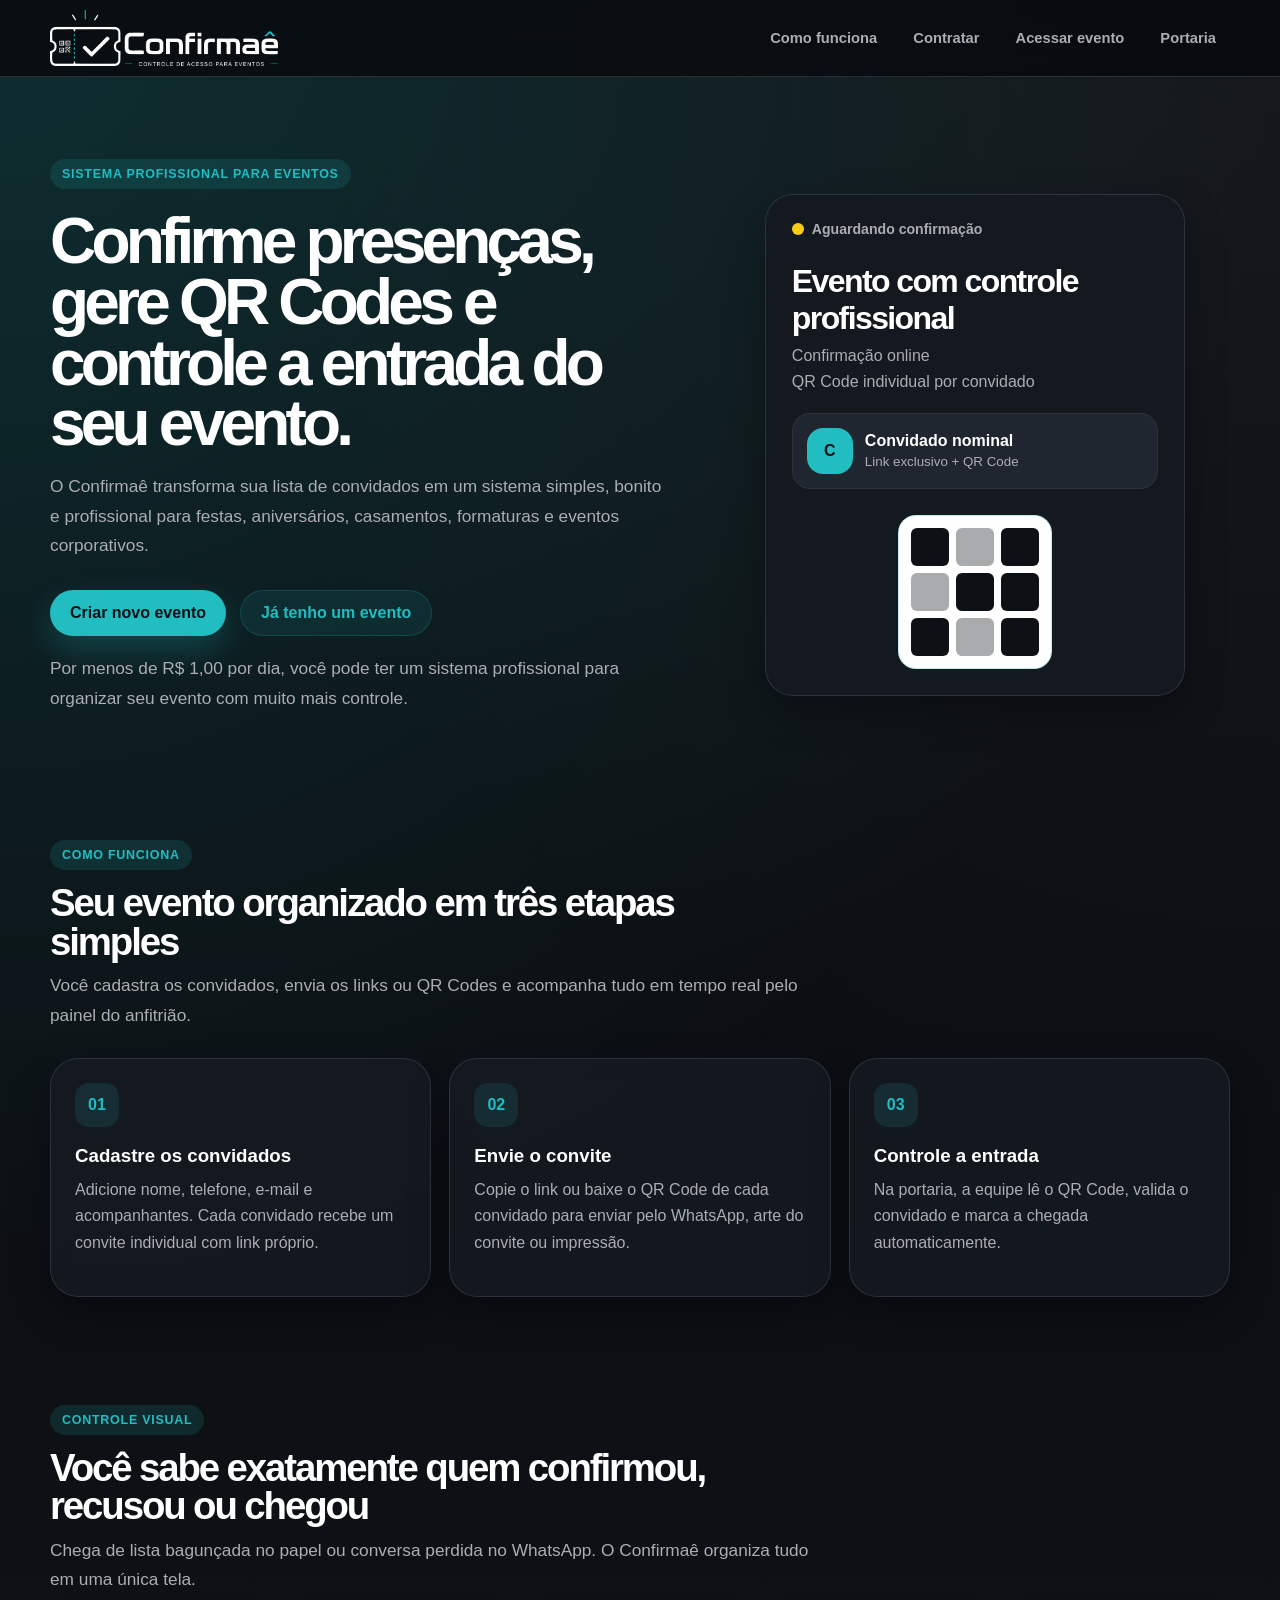
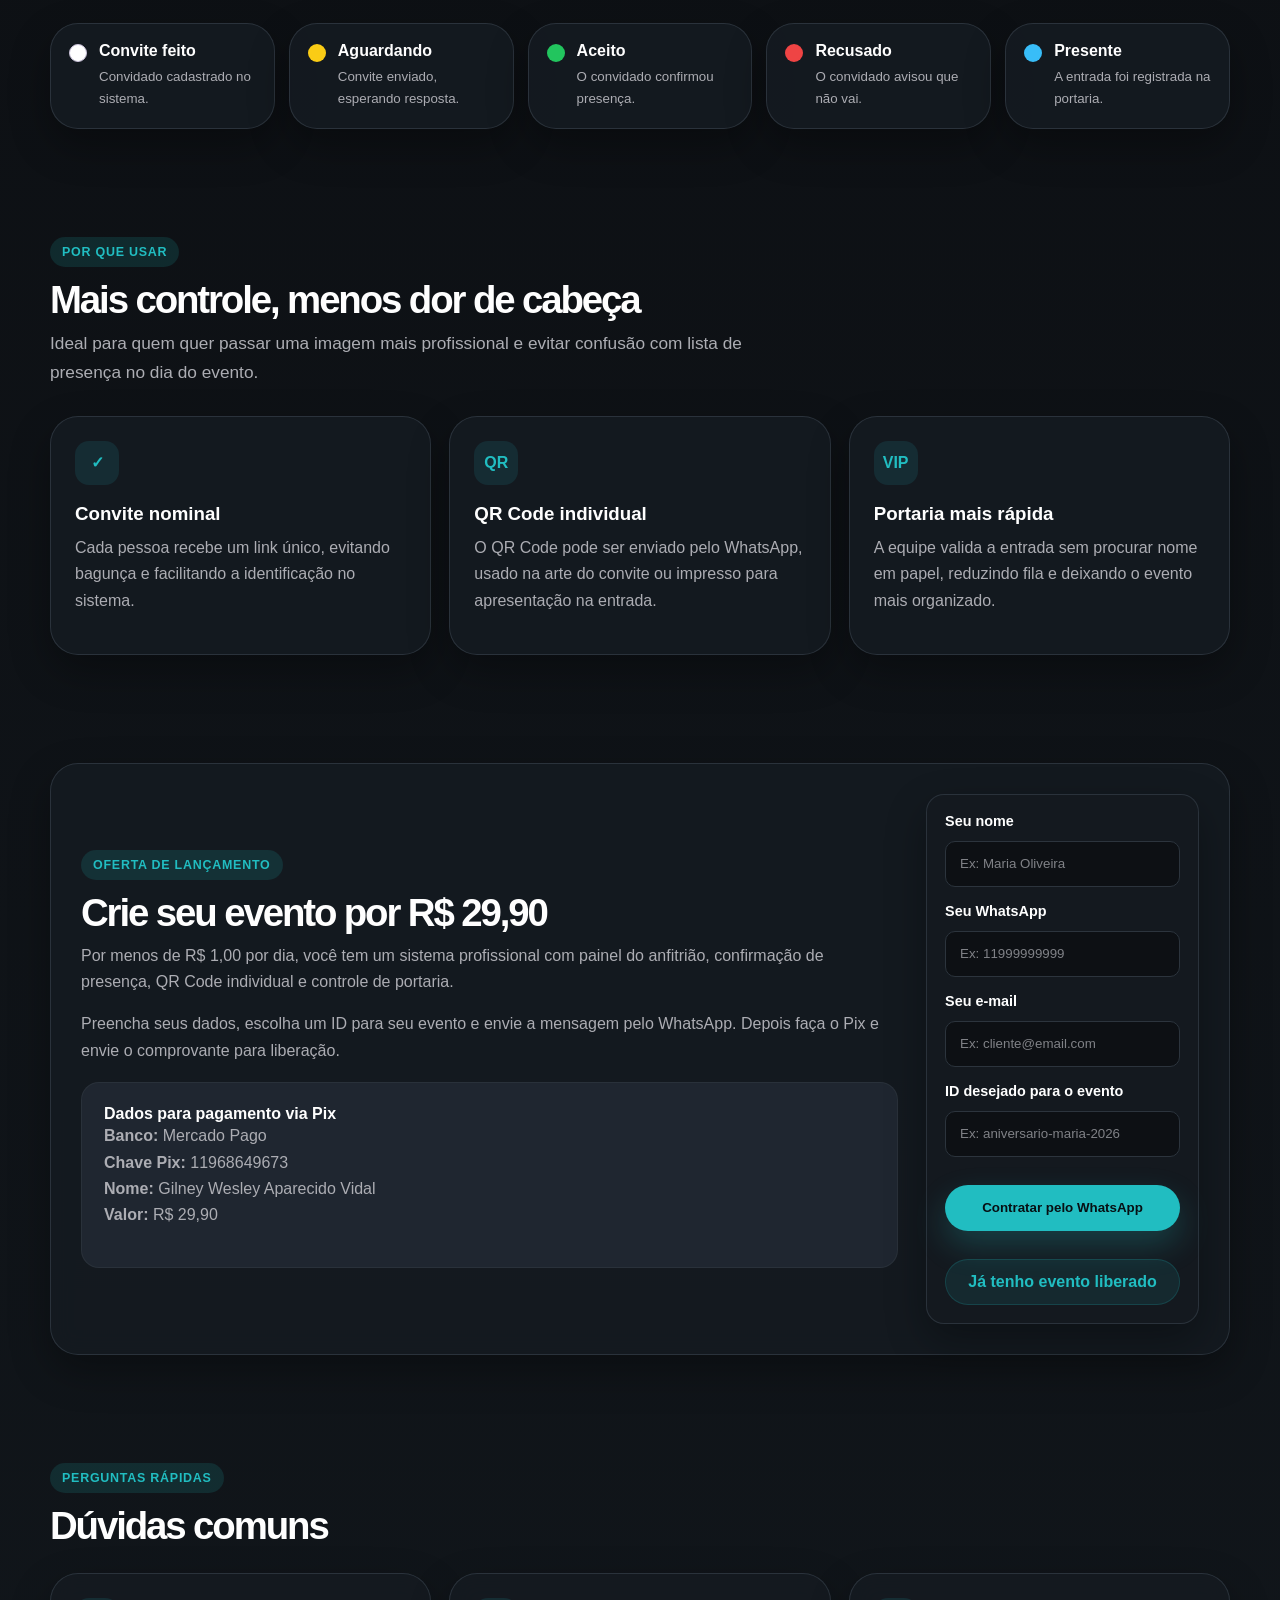
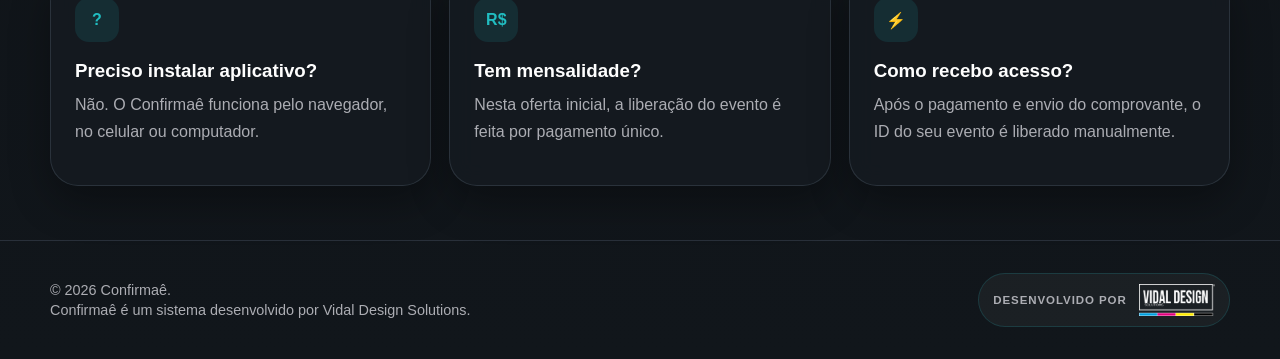
==== index.html @ 2bb24b0e "Update index.html" ====
<!DOCTYPE html>
<html lang="pt-BR">
<head>
  <link rel="manifest" href="manifest.webmanifest" />
<meta name="theme-color" content="#0D1014" />
<meta name="mobile-web-app-capable" content="yes" />
<meta name="apple-mobile-web-app-capable" content="yes" />
<meta name="apple-mobile-web-app-title" content="Confirmaê" />
  <meta charset="UTF-8" />
  <meta name="viewport" content="width=device-width, initial-scale=1.0" />

  <title>Confirmaê | Confirmação de Presença com QR Code</title>

  <meta
    name="description"
    content="Confirmaê é um sistema web para confirmação de presença em festas, casamentos, aniversários e eventos com convite digital, QR Code e controle de portaria."
  />

  <link rel="icon" type="image/png" href="assets/img/confirmae-icon.png" />
<link rel="apple-touch-icon" href="assets/img/confirmae-icon.png" />
<link rel="stylesheet" href="assets/css/style.css?v=footer-1" />
</head>

<body class="page-home">
  <header class="site-header">
    <div class="container header-content">
      <a href="index.html" class="brand" aria-label="Página inicial do Confirmaê">
        <span class="brand-icon">✓</span>
        <span class="brand-text">Confirmaê</span>
      </a>

      <nav class="main-nav" aria-label="Menu principal">
        <a href="#como-funciona">Como funciona</a>
        <a href="#contratar">Contratar</a>
        <a href="admin.html">Acessar evento</a>
        <a href="portaria.html">Portaria</a>
      </nav>
    </div>
  </header>

  <main>
    <section class="hero-section">
      <div class="container hero-grid">
        <div class="hero-content">
          <span class="eyebrow">Sistema profissional para eventos</span>

          <h1>
            Confirme presenças, gere QR Codes e controle a entrada do seu evento.
          </h1>

          <p>
            O Confirmaê transforma sua lista de convidados em um sistema simples,
            bonito e profissional para festas, aniversários, casamentos, formaturas
            e eventos corporativos.
          </p>

          <div class="hero-actions">
            <a href="#contratar" class="btn btn-primary">Criar novo evento</a>
            <a href="admin.html" class="btn btn-secondary">Já tenho um evento</a>
          </div>

          <p class="hero-note">
            Por menos de R$ 1,00 por dia, você pode ter um sistema profissional
            para organizar seu evento com muito mais controle.
          </p>
        </div>

        <aside class="hero-card" aria-label="Resumo do evento exemplo">
          <div class="event-preview-card">
            <div class="event-preview-top">
              <span class="status-dot status-dot-waiting"></span>
              <span>Aguardando confirmação</span>
            </div>

            <h2>Evento com controle profissional</h2>

            <p class="event-date">Confirmação online</p>
            <p class="event-place">QR Code individual por convidado</p>

            <div class="guest-preview">
              <span class="guest-avatar">C</span>
              <div>
                <strong>Convidado nominal</strong>
                <small>Link exclusivo + QR Code</small>
              </div>
            </div>

            <div class="fake-qr" aria-label="Representação visual de QR Code">
              <span></span>
              <span></span>
              <span></span>
              <span></span>
              <span></span>
              <span></span>
              <span></span>
              <span></span>
              <span></span>
            </div>
          </div>
        </aside>
      </div>
    </section>

    <section class="features-section" id="como-funciona">
      <div class="container">
        <div class="section-heading">
          <span class="eyebrow">Como funciona</span>
          <h2>Seu evento organizado em três etapas simples</h2>
          <p>
            Você cadastra os convidados, envia os links ou QR Codes e acompanha
            tudo em tempo real pelo painel do anfitrião.
          </p>
        </div>

        <div class="features-grid">
          <article class="feature-card">
            <div class="feature-icon">01</div>
            <h3>Cadastre os convidados</h3>
            <p>
              Adicione nome, telefone, e-mail e acompanhantes. Cada convidado recebe
              um convite individual com link próprio.
            </p>
          </article>

          <article class="feature-card">
            <div class="feature-icon">02</div>
            <h3>Envie o convite</h3>
            <p>
              Copie o link ou baixe o QR Code de cada convidado para enviar pelo
              WhatsApp, arte do convite ou impressão.
            </p>
          </article>

          <article class="feature-card">
            <div class="feature-icon">03</div>
            <h3>Controle a entrada</h3>
            <p>
              Na portaria, a equipe lê o QR Code, valida o convidado e marca a
              chegada automaticamente.
            </p>
          </article>
        </div>
      </div>
    </section>

    <section class="status-section">
      <div class="container">
        <div class="section-heading">
          <span class="eyebrow">Controle visual</span>
          <h2>Você sabe exatamente quem confirmou, recusou ou chegou</h2>
          <p>
            Chega de lista bagunçada no papel ou conversa perdida no WhatsApp.
            O Confirmaê organiza tudo em uma única tela.
          </p>
        </div>

        <div class="status-grid">
          <article class="status-card status-created">
            <span></span>
            <div>
              <strong>Convite feito</strong>
              <small>Convidado cadastrado no sistema.</small>
            </div>
          </article>

          <article class="status-card status-waiting">
            <span></span>
            <div>
              <strong>Aguardando</strong>
              <small>Convite enviado, esperando resposta.</small>
            </div>
          </article>

          <article class="status-card status-accepted">
            <span></span>
            <div>
              <strong>Aceito</strong>
              <small>O convidado confirmou presença.</small>
            </div>
          </article>

          <article class="status-card status-declined">
            <span></span>
            <div>
              <strong>Recusado</strong>
              <small>O convidado avisou que não vai.</small>
            </div>
          </article>

          <article class="status-card status-present">
            <span></span>
            <div>
              <strong>Presente</strong>
              <small>A entrada foi registrada na portaria.</small>
            </div>
          </article>
        </div>
      </div>
    </section>

    <section class="features-section">
      <div class="container">
        <div class="section-heading">
          <span class="eyebrow">Por que usar</span>
          <h2>Mais controle, menos dor de cabeça</h2>
          <p>
            Ideal para quem quer passar uma imagem mais profissional e evitar
            confusão com lista de presença no dia do evento.
          </p>
        </div>

        <div class="features-grid">
          <article class="feature-card">
            <div class="feature-icon">✓</div>
            <h3>Convite nominal</h3>
            <p>
              Cada pessoa recebe um link único, evitando bagunça e facilitando
              a identificação no sistema.
            </p>
          </article>

          <article class="feature-card">
            <div class="feature-icon">QR</div>
            <h3>QR Code individual</h3>
            <p>
              O QR Code pode ser enviado pelo WhatsApp, usado na arte do convite
              ou impresso para apresentação na entrada.
            </p>
          </article>

          <article class="feature-card">
            <div class="feature-icon">VIP</div>
            <h3>Portaria mais rápida</h3>
            <p>
              A equipe valida a entrada sem procurar nome em papel, reduzindo fila
              e deixando o evento mais organizado.
            </p>
          </article>
        </div>
      </div>
    </section>

    <section class="next-step-section" id="contratar">
      <div class="container next-step-card">
        <div>
          <span class="eyebrow">Oferta de lançamento</span>
          <h2>Crie seu evento por R$ 29,90</h2>
          <p>
            Por menos de R$ 1,00 por dia, você tem um sistema profissional com
            painel do anfitrião, confirmação de presença, QR Code individual e
            controle de portaria.
          </p>

          <p>
            Preencha seus dados, escolha um ID para seu evento e envie a mensagem
            pelo WhatsApp. Depois faça o Pix e envie o comprovante para liberação.
          </p>

          <div class="admin-help-box">
            <strong>Dados para pagamento via Pix</strong>
            <p>
              <strong>Banco:</strong> <span id="homePixBank">Mercado Pago</span><br />
              <strong>Chave Pix:</strong> <span id="homePixKey">11968649673</span><br />
              <strong>Nome:</strong> <span id="homePixHolder">Gilney Wesley Aparecido Vidal</span><br />
              <strong>Valor:</strong> <span id="homePixValue">R$ 29,90</span>
            </p>
          </div>
        </div>

        <div class="event-selector-card">
          <form class="guest-form" id="leadForm">
            <div class="form-group">
              <label for="leadNameInput">Seu nome</label>
              <input
                type="text"
                id="leadNameInput"
                placeholder="Ex: Maria Oliveira"
                required
              />
            </div>

            <div class="form-group">
              <label for="leadWhatsappInput">Seu WhatsApp</label>
              <input
                type="text"
                id="leadWhatsappInput"
                placeholder="Ex: 11999999999"
                required
              />
            </div>

            <div class="form-group">
              <label for="leadEmailInput">Seu e-mail</label>
              <input
                type="email"
                id="leadEmailInput"
                placeholder="Ex: cliente@email.com"
                required
              />
            </div>

            <div class="form-group">
              <label for="leadEventIdInput">ID desejado para o evento</label>
              <input
                type="text"
                id="leadEventIdInput"
                placeholder="Ex: aniversario-maria-2026"
                required
              />
            </div>

            <button type="submit" class="btn btn-primary">
              Contratar pelo WhatsApp
            </button>

            <a href="admin.html" class="btn btn-secondary">
              Já tenho evento liberado
            </a>
          </form>
        </div>
      </div>
    </section>

    <section class="features-section">
      <div class="container">
        <div class="section-heading">
          <span class="eyebrow">Perguntas rápidas</span>
          <h2>Dúvidas comuns</h2>
        </div>

        <div class="features-grid">
          <article class="feature-card">
            <div class="feature-icon">?</div>
            <h3>Preciso instalar aplicativo?</h3>
            <p>
              Não. O Confirmaê funciona pelo navegador, no celular ou computador.
            </p>
          </article>

          <article class="feature-card">
            <div class="feature-icon">R$</div>
            <h3>Tem mensalidade?</h3>
            <p>
              Nesta oferta inicial, a liberação do evento é feita por pagamento único.
            </p>
          </article>

          <article class="feature-card">
            <div class="feature-icon">⚡</div>
            <h3>Como recebo acesso?</h3>
            <p>
              Após o pagamento e envio do comprovante, o ID do seu evento é liberado
              manualmente.
            </p>
          </article>
        </div>
      </div>
    </section>
  </main>

  <footer class="site-footer">
  <div class="container footer-content footer-content-branded">
    <div class="footer-brand-note">
      <p>© 2026 Confirmaê.</p>
      <p>Confirmaê é um sistema desenvolvido por Vidal Design Solutions.</p>
    </div>

    <a
      href="http://www.vidaldesignsolutions.com.br"
      class="developer-badge"
      target="_blank"
      rel="noopener"
      aria-label="Acessar site da Vidal Design Solutions"
    >
      <span>Desenvolvido por</span>
      <img
        src="assets/img/vidal-design-logo.png"
        alt="Vidal Design Solutions"
      />
    </a>
  </div>
</footer>

  <script src="assets/js/theme.js"></script>

  <script>
    const business = window.CONFIRMAE_THEME.business;
    const leadForm = document.getElementById("leadForm");

    document.getElementById("homePixBank").textContent = business.pixBank;
    document.getElementById("homePixKey").textContent = business.pixKey;
    document.getElementById("homePixHolder").textContent = business.pixHolder;
    document.getElementById("homePixValue").textContent = business.unlockPrice;

    function normalizeEventId(value) {
      return String(value || "")
        .normalize("NFD")
        .replace(/[\u0300-\u036f]/g, "")
        .toLowerCase()
        .replace(/[^a-z0-9]+/g, "-")
        .replace(/(^-|-$)/g, "");
    }

    leadForm.addEventListener("submit", function (event) {
      event.preventDefault();

      const leadName = document.getElementById("leadNameInput").value.trim();
      const leadWhatsapp = document.getElementById("leadWhatsappInput").value.trim();
      const leadEmail = document.getElementById("leadEmailInput").value.trim();
      const desiredEventId = normalizeEventId(document.getElementById("leadEventIdInput").value);

      if (!leadName || !leadWhatsapp || !leadEmail || !desiredEventId) {
        alert("Preencha nome, WhatsApp, e-mail e ID desejado para continuar.");
        return;
      }

      const message = [
        "Olá! Quero contratar o Confirmaê para meu evento.",
        "",
        "Nome: " + leadName,
        "WhatsApp: " + leadWhatsapp,
        "E-mail: " + leadEmail,
        "ID desejado: " + desiredEventId,
        "",
        "Vi a oferta de " + business.unlockPrice + " e quero enviar o comprovante para liberar meu evento."
      ].join("\n");

      const whatsappUrl =
        "https://wa.me/" +
        business.whatsappNumberInternational +
        "?text=" +
        encodeURIComponent(message);

      window.open(whatsappUrl, "_blank");
    });
  </script>
</body>
</html>
---- assets/css/style.css ----
:root {
  --color-primary: #6c3df4;
  --color-primary-dark: #4d25c9;
  --color-secondary: #18b38b;
  --color-danger: #ef4444;
  --color-warning: #facc15;
  --color-success: #22c55e;
  --color-info: #3b82f6;

  --color-bg: #f7f4ff;
  --color-surface: #ffffff;
  --color-surface-soft: #f2edff;
  --color-text: #221b35;
  --color-muted: #6f6680;
  --color-border: #ded6f2;

  --shadow-soft: 0 20px 50px rgba(67, 42, 128, 0.14);
  --shadow-card: 0 12px 30px rgba(67, 42, 128, 0.12);

  --radius-sm: 10px;
  --radius-md: 18px;
  --radius-lg: 28px;

  --container: 1180px;
  --font-main: Arial, Helvetica, sans-serif;
}

* {
  box-sizing: border-box;
}

html {
  scroll-behavior: smooth;
}

body {
  margin: 0;
  font-family: var(--font-main);
  background:
    radial-gradient(circle at top left, rgba(108, 61, 244, 0.16), transparent 34%),
    linear-gradient(180deg, #ffffff 0%, var(--color-bg) 55%, #ffffff 100%);
  color: var(--color-text);
}

a {
  color: inherit;
  text-decoration: none;
}

button,
input {
  font-family: inherit;
}

button {
  cursor: pointer;
}

.container {
  width: min(100% - 32px, var(--container));
  margin: 0 auto;
}

.site-header {
  position: sticky;
  top: 0;
  z-index: 20;
  background: rgba(255, 255, 255, 0.86);
  backdrop-filter: blur(16px);
  border-bottom: 1px solid rgba(222, 214, 242, 0.8);
}

.header-content {
  min-height: 76px;
  display: flex;
  align-items: center;
  justify-content: space-between;
  gap: 24px;
}

.brand {
  display: inline-flex;
  align-items: center;
  gap: 10px;
  font-weight: 900;
  font-size: 1.25rem;
}

.brand-icon {
  width: 36px;
  height: 36px;
  border-radius: 12px;
  display: grid;
  place-items: center;
  background: var(--color-primary);
  color: #ffffff;
  box-shadow: 0 10px 20px rgba(108, 61, 244, 0.28);
}

.brand-text {
  letter-spacing: -0.04em;
}

.main-nav {
  display: flex;
  align-items: center;
  gap: 8px;
}

.main-nav a {
  padding: 10px 14px;
  border-radius: 999px;
  color: var(--color-muted);
  font-weight: 700;
  font-size: 0.92rem;
}

.main-nav a:hover {
  color: var(--color-primary);
  background: var(--color-surface-soft);
}

.hero-section {
  padding: 82px 0 56px;
}

.hero-grid {
  display: grid;
  grid-template-columns: 1.1fr 0.9fr;
  align-items: center;
  gap: 46px;
}

.eyebrow {
  display: inline-flex;
  align-items: center;
  width: fit-content;
  padding: 8px 12px;
  border-radius: 999px;
  background: rgba(108, 61, 244, 0.1);
  color: var(--color-primary-dark);
  font-weight: 800;
  font-size: 0.78rem;
  text-transform: uppercase;
  letter-spacing: 0.06em;
}

h1,
h2,
h3,
p {
  margin-top: 0;
}

.hero-content h1,
.dashboard-header h1,
.gate-header h1 {
  margin: 22px 0 18px;
  font-size: clamp(2.4rem, 5vw, 5rem);
  line-height: 0.95;
  letter-spacing: -0.075em;
}

.hero-content p,
.section-heading p,
.dashboard-header p,
.gate-header p {
  color: var(--color-muted);
  font-size: 1.08rem;
  line-height: 1.7;
}

.hero-actions {
  margin-top: 30px;
  display: flex;
  flex-wrap: wrap;
  gap: 14px;
}

.btn {
  border: 0;
  min-height: 46px;
  padding: 0 20px;
  border-radius: 999px;
  display: inline-flex;
  align-items: center;
  justify-content: center;
  font-weight: 900;
  transition: transform 0.2s ease, box-shadow 0.2s ease, opacity 0.2s ease;
}

.btn:hover {
  transform: translateY(-2px);
}

.btn:disabled {
  cursor: not-allowed;
  opacity: 0.6;
  transform: none;
}

.btn-primary {
  background: var(--color-primary);
  color: #ffffff;
  box-shadow: 0 12px 28px rgba(108, 61, 244, 0.28);
}

.btn-secondary {
  background: var(--color-surface-soft);
  color: var(--color-primary-dark);
}

.btn-danger {
  background: rgba(239, 68, 68, 0.12);
  color: #b91c1c;
}

.btn-small {
  min-height: 34px;
  padding: 0 12px;
  font-size: 0.78rem;
}

.hero-note,
.small-note {
  margin-top: 18px;
  color: var(--color-muted);
  font-size: 0.9rem;
}

.hero-card {
  display: flex;
  justify-content: center;
}

.event-preview-card,
.invitation-card,
.side-panel,
.panel-card,
.next-step-card,
.status-card,
.feature-card,
.stat-card {
  background: rgba(255, 255, 255, 0.9);
  border: 1px solid rgba(222, 214, 242, 0.9);
  border-radius: var(--radius-lg);
  box-shadow: var(--shadow-card);
}

.event-preview-card {
  width: min(100%, 420px);
  padding: 26px;
  transform: rotate(1.4deg);
}

.event-preview-top,
.current-status-box {
  display: inline-flex;
  align-items: center;
  gap: 8px;
  color: var(--color-muted);
  font-weight: 800;
  font-size: 0.88rem;
}

.status-dot {
  width: 12px;
  height: 12px;
  border-radius: 999px;
  background: var(--color-border);
}

.status-dot-created {
  background: #ffffff;
  border: 1px solid #c8c0d8;
}

.status-dot-waiting {
  background: var(--color-warning);
}

.status-dot-accepted {
  background: var(--color-success);
}

.status-dot-declined {
  background: var(--color-danger);
}

.status-dot-present {
  background: var(--color-info);
}

.status-dot-manual {
  background: linear-gradient(135deg, var(--color-info), var(--color-primary));
}

.event-preview-card h2 {
  margin: 24px 0 10px;
  font-size: 2rem;
  letter-spacing: -0.05em;
}

.event-date,
.event-place {
  color: var(--color-muted);
  margin-bottom: 8px;
}

.guest-preview,
.guest-summary-card {
  margin-top: 22px;
  padding: 14px;
  border-radius: var(--radius-md);
  background: var(--color-surface-soft);
  display: flex;
  align-items: center;
  gap: 12px;
}

.guest-avatar {
  width: 46px;
  height: 46px;
  border-radius: 16px;
  display: grid;
  place-items: center;
  background: var(--color-primary);
  color: #ffffff;
  font-weight: 900;
  flex: 0 0 auto;
}

.guest-preview small,
.guest-summary-card small {
  display: block;
  margin-top: 4px;
  color: var(--color-muted);
}

.fake-qr {
  margin: 26px auto 0;
  width: 154px;
  height: 154px;
  padding: 12px;
  border-radius: 18px;
  background: #ffffff;
  display: grid;
  grid-template-columns: repeat(3, 1fr);
  gap: 7px;
  border: 1px solid var(--color-border);
}

.fake-qr-large {
  width: 190px;
  height: 190px;
}

.fake-qr span {
  border-radius: 6px;
  background: var(--color-text);
}

.fake-qr span:nth-child(2),
.fake-qr span:nth-child(4),
.fake-qr span:nth-child(8) {
  opacity: 0.35;
}

.features-section,
.status-section,
.next-step-section {
  padding: 54px 0;
}

.section-heading {
  max-width: 760px;
  margin-bottom: 28px;
}

.section-heading h2,
.next-step-card h2,
.panel-heading h2 {
  margin: 14px 0 10px;
  font-size: clamp(1.8rem, 3vw, 3rem);
  line-height: 1;
  letter-spacing: -0.055em;
}

.features-grid {
  display: grid;
  grid-template-columns: repeat(3, 1fr);
  gap: 18px;
}

.feature-card {
  padding: 24px;
}

.feature-icon {
  width: 44px;
  height: 44px;
  border-radius: 14px;
  display: grid;
  place-items: center;
  background: var(--color-surface-soft);
  color: var(--color-primary-dark);
  font-weight: 900;
  margin-bottom: 18px;
}

.feature-card h3 {
  margin-bottom: 10px;
}

.feature-card p,
.status-card small,
.next-step-card p,
.panel-card p,
.side-panel p,
.gate-result p {
  color: var(--color-muted);
  line-height: 1.65;
}

.status-grid {
  display: grid;
  grid-template-columns: repeat(5, 1fr);
  gap: 14px;
}

.status-card {
  padding: 18px;
  display: flex;
  gap: 12px;
  align-items: flex-start;
}

.status-card > span {
  width: 18px;
  height: 18px;
  border-radius: 999px;
  flex: 0 0 auto;
  margin-top: 2px;
}

.status-card small {
  display: block;
  margin-top: 6px;
}

.status-created > span {
  background: #ffffff;
  border: 1px solid #c8c0d8;
}

.status-waiting > span {
  background: var(--color-warning);
}

.status-accepted > span {
  background: var(--color-success);
}

.status-declined > span {
  background: var(--color-danger);
}

.status-present > span {
  background: var(--color-info);
}

.next-step-card {
  padding: 30px;
  display: flex;
  align-items: center;
  justify-content: space-between;
  gap: 28px;
}

.site-footer {
  padding: 32px 0;
  border-top: 1px solid rgba(222, 214, 242, 0.8);
}

.footer-content {
  display: flex;
  justify-content: space-between;
  gap: 18px;
  color: var(--color-muted);
  font-size: 0.9rem;
}

.invitation-main,
.dashboard-main,
.gate-main {
  padding: 46px 0 70px;
}

.invitation-wrapper {
  display: grid;
  grid-template-columns: minmax(0, 1fr) 340px;
  gap: 24px;
  align-items: start;
}

.invitation-card {
  overflow: hidden;
}

.invitation-cover {
  padding: 42px;
  color: #ffffff;
  background:
    linear-gradient(135deg, rgba(108, 61, 244, 0.95), rgba(24, 179, 139, 0.86)),
    radial-gradient(circle at top right, rgba(255, 255, 255, 0.34), transparent 30%);
}

.invitation-cover .eyebrow {
  background: rgba(255, 255, 255, 0.18);
  color: #ffffff;
}

.invitation-cover h1 {
  margin: 20px 0 14px;
  font-size: clamp(2.2rem, 5vw, 4.6rem);
  line-height: 0.96;
  letter-spacing: -0.07em;
}

.invitation-cover p {
  max-width: 620px;
  color: rgba(255, 255, 255, 0.9);
  line-height: 1.7;
}

.invitation-body {
  padding: 32px;
  display: grid;
  grid-template-columns: 0.9fr 1.1fr;
  gap: 24px;
}

.event-info-box,
.guest-confirmation-box,
.admin-help-box {
  padding: 22px;
  border-radius: var(--radius-md);
  background: var(--color-surface-soft);
}

.event-type {
  display: inline-block;
  color: var(--color-primary-dark);
  font-weight: 900;
  font-size: 0.78rem;
  text-transform: uppercase;
  letter-spacing: 0.06em;
}

.event-info-box h2 {
  margin: 12px 0 18px;
  font-size: 2rem;
  letter-spacing: -0.05em;
}

.event-details-list {
  padding: 0;
  margin: 0;
  list-style: none;
}

.event-details-list li {
  padding: 10px 0;
  border-top: 1px solid rgba(108, 61, 244, 0.12);
  color: var(--color-muted);
}

.event-details-list strong {
  color: var(--color-text);
}

.confirmation-actions {
  margin-top: 20px;
  display: flex;
  flex-wrap: wrap;
  gap: 12px;
}

.side-panel {
  padding: 24px;
  position: sticky;
  top: 96px;
}

.side-panel h2 {
  margin-bottom: 12px;
  font-size: 1.7rem;
  letter-spacing: -0.04em;
}

.dashboard-header,
.gate-header {
  display: flex;
  justify-content: space-between;
  align-items: end;
  gap: 24px;
  margin-bottom: 24px;
}

.event-selector-card {
  width: min(100%, 360px);
  background: var(--color-surface);
  border: 1px solid var(--color-border);
  border-radius: var(--radius-md);
  padding: 18px;
  box-shadow: var(--shadow-card);
}

label {
  display: block;
  margin-bottom: 8px;
  color: var(--color-text);
  font-weight: 900;
  font-size: 0.9rem;
}

input {
  width: 100%;
  min-height: 46px;
  border: 1px solid var(--color-border);
  border-radius: var(--radius-sm);
  padding: 0 14px;
  color: var(--color-text);
  background: #ffffff;
  outline: none;
}

input:focus {
  border-color: var(--color-primary);
  box-shadow: 0 0 0 4px rgba(108, 61, 244, 0.1);
}

.event-selector-card .btn {
  width: 100%;
  margin-top: 12px;
}

.stats-grid {
  display: grid;
  grid-template-columns: repeat(5, 1fr);
  gap: 14px;
  margin-bottom: 24px;
}

.stat-card {
  padding: 20px;
}

.stat-card span {
  display: block;
  color: var(--color-muted);
  font-weight: 800;
  font-size: 0.86rem;
}

.stat-card strong {
  display: block;
  margin-top: 8px;
  font-size: 2.1rem;
  letter-spacing: -0.05em;
}

.dashboard-grid {
  display: grid;
  grid-template-columns: 360px minmax(0, 1fr);
  gap: 24px;
  align-items: start;
}

.panel-card {
  padding: 24px;
}

.panel-card-large {
  min-width: 0;
}

.panel-heading {
  display: flex;
  align-items: center;
  justify-content: space-between;
  gap: 16px;
  margin-bottom: 18px;
}

.panel-heading h2 {
  font-size: 1.8rem;
}

.guest-form,
.gate-form {
  display: grid;
  gap: 16px;
}

.form-group {
  display: grid;
  gap: 4px;
}

.admin-help-box {
  margin-top: 18px;
  background: rgba(108, 61, 244, 0.08);
}

.table-wrapper {
  width: 100%;
  overflow-x: auto;
}

.guest-table {
  width: 100%;
  border-collapse: collapse;
  min-width: 900px;
}

.guest-table th,
.guest-table td {
  padding: 14px 12px;
  text-align: left;
  border-bottom: 1px solid var(--color-border);
  vertical-align: middle;
}

.guest-table th {
  color: var(--color-muted);
  font-size: 0.82rem;
  text-transform: uppercase;
  letter-spacing: 0.04em;
}

.guest-name-cell strong,
.guest-contact-cell strong {
  display: block;
}

.guest-name-cell small,
.guest-contact-cell small {
  display: block;
  margin-top: 4px;
  color: var(--color-muted);
}

.status-pill {
  display: inline-flex;
  align-items: center;
  gap: 8px;
  border-radius: 999px;
  padding: 8px 10px;
  font-size: 0.8rem;
  font-weight: 900;
  white-space: nowrap;
}

.status-pill-created {
  background: #ffffff;
  border: 1px solid #c8c0d8;
  color: #5d556d;
}

.status-pill-waiting {
  background: rgba(250, 204, 21, 0.16);
  color: #a16207;
}

.status-pill-accepted {
  background: rgba(34, 197, 94, 0.14);
  color: #15803d;
}

.status-pill-declined {
  background: rgba(239, 68, 68, 0.13);
  color: #b91c1c;
}

.status-pill-present {
  background: rgba(59, 130, 246, 0.14);
  color: #1d4ed8;
}

.status-pill-manual {
  background: rgba(108, 61, 244, 0.13);
  color: var(--color-primary-dark);
}

.table-actions,
.invitation-actions {
  display: flex;
  flex-wrap: wrap;
  gap: 8px;
}

.copy-link {
  color: var(--color-primary-dark);
  font-weight: 900;
  font-size: 0.82rem;
  word-break: break-all;
}

.gate-grid {
  display: grid;
  grid-template-columns: minmax(0, 1fr) 420px;
  gap: 24px;
  align-items: start;
}

.scanner-placeholder {
  min-height: 280px;
  border: 2px dashed rgba(108, 61, 244, 0.24);
  border-radius: var(--radius-lg);
  background: var(--color-surface-soft);
  display: grid;
  place-items: center;
  text-align: center;
  padding: 24px;
  margin-bottom: 20px;
}

.scanner-frame {
  width: 168px;
  height: 168px;
  position: relative;
  margin: 0 auto 18px;
}

.scanner-frame span {
  position: absolute;
  width: 46px;
  height: 46px;
  border-color: var(--color-primary);
}

.scanner-frame span:nth-child(1) {
  top: 0;
  left: 0;
  border-top: 5px solid;
  border-left: 5px solid;
  border-radius: 16px 0 0 0;
}

.scanner-frame span:nth-child(2) {
  top: 0;
  right: 0;
  border-top: 5px solid;
  border-right: 5px solid;
  border-radius: 0 16px 0 0;
}

.scanner-frame span:nth-child(3) {
  bottom: 0;
  left: 0;
  border-bottom: 5px solid;
  border-left: 5px solid;
  border-radius: 0 0 0 16px;
}

.scanner-frame span:nth-child(4) {
  bottom: 0;
  right: 0;
  border-bottom: 5px solid;
  border-right: 5px solid;
  border-radius: 0 0 16px 0;
}

.gate-result {
  min-height: 340px;
  display: grid;
  place-items: center;
  text-align: center;
  padding: 28px;
  border-radius: var(--radius-lg);
  background: var(--color-surface-soft);
}

.result-icon {
  width: 78px;
  height: 78px;
  border-radius: 28px;
  display: grid;
  place-items: center;
  background: var(--color-primary);
  color: #ffffff;
  font-size: 2rem;
  font-weight: 900;
}

.gate-result h3 {
  margin: 18px 0 8px;
  font-size: 1.8rem;
  letter-spacing: -0.04em;
}

.result-success .result-icon {
  background: var(--color-success);
}

.result-warning .result-icon {
  background: var(--color-warning);
  color: var(--color-text);
}

.result-danger .result-icon {
  background: var(--color-danger);
}

.result-info .result-icon {
  background: var(--color-info);
}

.modal-overlay {
  position: fixed;
  inset: 0;
  z-index: 100;
  padding: 24px;
  background: rgba(34, 27, 53, 0.58);
  display: none;
  align-items: center;
  justify-content: center;
}

.modal-overlay.is-open {
  display: flex;
}

.modal-card {
  width: min(100%, 520px);
  max-height: calc(100vh - 48px);
  overflow-y: auto;
  background: var(--color-surface);
  border-radius: var(--radius-lg);
  border: 1px solid var(--color-border);
  box-shadow: 0 30px 90px rgba(34, 27, 53, 0.28);
  padding: 24px;
}

.modal-header {
  display: flex;
  justify-content: space-between;
  align-items: flex-start;
  gap: 18px;
  margin-bottom: 20px;
}

.modal-header h2 {
  margin: 12px 0 0;
  font-size: 2rem;
  letter-spacing: -0.05em;
}

.modal-close {
  width: 42px;
  height: 42px;
  border: 0;
  border-radius: 999px;
  background: var(--color-surface-soft);
  color: var(--color-primary-dark);
  font-size: 1.7rem;
  font-weight: 900;
  line-height: 1;
}

.qr-modal-body {
  display: grid;
  gap: 18px;
}

.qr-guest-info {
  padding: 14px;
  border-radius: var(--radius-md);
  background: var(--color-surface-soft);
  display: flex;
  align-items: center;
  gap: 12px;
}

.qr-guest-info small {
  display: block;
  margin-top: 4px;
  color: var(--color-muted);
  word-break: break-all;
}

.qr-code-box {
  width: 260px;
  min-height: 260px;
  margin: 0 auto;
  padding: 18px;
  border-radius: 24px;
  background: #ffffff;
  border: 1px solid var(--color-border);
  display: grid;
  place-items: center;
}

.qr-code-box canvas,
.qr-code-box img {
  width: 220px;
  height: 220px;
}

.qr-actions {
  display: flex;
  flex-wrap: wrap;
  gap: 10px;
}

.qr-actions .btn {
  flex: 1;
}

@media (max-width: 980px) {
  .hero-grid,
  .invitation-wrapper,
  .invitation-body,
  .dashboard-grid,
  .gate-grid {
    grid-template-columns: 1fr;
  }

  .features-grid,
  .status-grid,
  .stats-grid {
    grid-template-columns: repeat(2, 1fr);
  }

  .side-panel {
    position: static;
  }

  .dashboard-header,
  .gate-header,
  .next-step-card {
    align-items: flex-start;
    flex-direction: column;
  }

  .event-selector-card {
    width: 100%;
  }
}

@media (max-width: 640px) {
  .header-content {
    min-height: auto;
    padding: 14px 0;
    align-items: flex-start;
    flex-direction: column;
  }

  .main-nav {
    width: 100%;
    overflow-x: auto;
    padding-bottom: 4px;
  }

  .hero-section {
    padding-top: 44px;
  }

  .features-grid,
  .status-grid,
  .stats-grid {
    grid-template-columns: 1fr;
  }

  .invitation-cover,
  .invitation-body,
  .panel-card,
  .next-step-card {
    padding: 22px;
  }

  .footer-content {
    flex-direction: column;
  }

  .btn {
    width: 100%;
  }

  .confirmation-actions,
  .qr-actions {
    flex-direction: column;
  }

  .modal-overlay {
    padding: 14px;
  }

  .modal-card {
    padding: 18px;
  }
}
/* =========================================================
   Confirmaê Brand Refresh - Grafite + Ciano
   ========================================================= */

:root {
  --color-primary: #21BDC1;
  --color-primary-dark: #159CA0;
  --color-secondary: #5E6168;
  --color-danger: #ef4444;
  --color-warning: #facc15;
  --color-success: #22c55e;
  --color-info: #38bdf8;
  --color-bg: #0D1014;
  --color-surface: #151A20;
  --color-surface-soft: #1F2630;
  --color-text: #FEFEFE;
  --color-muted: #ACADB3;
  --color-border: #2C343D;
  --shadow-soft: 0 22px 70px rgba(0, 0, 0, 0.38);
  --shadow-card: 0 16px 40px rgba(0, 0, 0, 0.32);
}

body {
  background:
    radial-gradient(circle at top left, rgba(33, 189, 193, 0.20), transparent 34%),
    radial-gradient(circle at top right, rgba(94, 97, 104, 0.16), transparent 30%),
    linear-gradient(180deg, #090B0E 0%, #0D1014 42%, #11161B 100%);
  color: var(--color-text);
}

.site-header {
  background: rgba(9, 11, 14, 0.88);
  border-bottom: 1px solid rgba(44, 52, 61, 0.9);
  backdrop-filter: blur(18px);
}

.brand {
  gap: 0;
  min-height: 48px;
}

.brand::before {
  content: "";
  display: block;
  width: 190px;
  height: 48px;
  background-image: url("../img/confirmae-logo.png");
  background-repeat: no-repeat;
  background-position: left center;
  background-size: contain;
}

.brand-icon,
.brand-text {
  display: none;
}

.main-nav a {
  color: var(--color-muted);
}

.main-nav a:hover {
  color: var(--color-primary);
  background: rgba(33, 189, 193, 0.10);
}

.eyebrow {
  background: rgba(33, 189, 193, 0.14);
  color: var(--color-primary);
}

.hero-content h1,
.dashboard-header h1,
.gate-header h1,
.section-heading h2,
.next-step-card h2,
.panel-heading h2,
.event-info-box h2,
.side-panel h2,
.gate-result h3 {
  color: var(--color-text);
}

.hero-content p,
.section-heading p,
.dashboard-header p,
.gate-header p,
.feature-card p,
.status-card small,
.next-step-card p,
.panel-card p,
.side-panel p,
.gate-result p,
.hero-note,
.small-note {
  color: var(--color-muted);
}

.event-preview-card,
.invitation-card,
.side-panel,
.panel-card,
.next-step-card,
.status-card,
.feature-card,
.stat-card,
.event-selector-card,
.modal-card {
  background: rgba(21, 26, 32, 0.94);
  border: 1px solid rgba(44, 52, 61, 0.95);
  box-shadow: var(--shadow-card);
}

.event-preview-card,
.panel-card,
.feature-card,
.stat-card,
.next-step-card {
  backdrop-filter: blur(12px);
}

.btn-primary {
  background: var(--color-primary);
  color: #071014;
  box-shadow: 0 14px 32px rgba(33, 189, 193, 0.24);
}

.btn-primary:hover {
  box-shadow: 0 18px 40px rgba(33, 189, 193, 0.34);
}

.btn-secondary {
  background: rgba(33, 189, 193, 0.10);
  color: var(--color-primary);
  border: 1px solid rgba(33, 189, 193, 0.18);
}

.btn-danger {
  background: rgba(239, 68, 68, 0.13);
  color: #fca5a5;
  border: 1px solid rgba(239, 68, 68, 0.18);
}

.guest-preview,
.guest-summary-card,
.event-info-box,
.guest-confirmation-box,
.admin-help-box,
.qr-guest-info,
.gate-result,
.scanner-placeholder {
  background: var(--color-surface-soft);
  border: 1px solid rgba(44, 52, 61, 0.8);
}

.feature-icon,
.modal-close {
  background: rgba(33, 189, 193, 0.12);
  color: var(--color-primary);
}

.guest-avatar,
.result-icon {
  background: var(--color-primary);
  color: #071014;
}

.fake-qr,
.qr-code-box {
  background: #FEFEFE;
  border-color: rgba(33, 189, 193, 0.28);
}

.fake-qr span {
  background: #0D1014;
}

.invitation-cover {
  color: #FEFEFE;
  background:
    radial-gradient(circle at top right, rgba(254, 254, 254, 0.18), transparent 32%),
    linear-gradient(135deg, rgba(13, 16, 20, 0.98), rgba(33, 189, 193, 0.76));
}

.invitation-cover .eyebrow {
  background: rgba(254, 254, 254, 0.14);
  color: #FEFEFE;
}

.invitation-cover p {
  color: rgba(254, 254, 254, 0.88);
}

input {
  background: #0D1014;
  border-color: var(--color-border);
  color: var(--color-text);
}

input::placeholder {
  color: rgba(172, 173, 179, 0.72);
}

input:focus {
  border-color: var(--color-primary);
  box-shadow: 0 0 0 4px rgba(33, 189, 193, 0.12);
}

label {
  color: var(--color-text);
}

.guest-table th,
.guest-table td {
  border-bottom: 1px solid rgba(44, 52, 61, 0.92);
}

.guest-table th {
  color: var(--color-muted);
}

.copy-link {
  color: var(--color-primary);
}

.event-type {
  color: var(--color-primary);
}

.event-details-list li {
  border-top: 1px solid rgba(33, 189, 193, 0.14);
  color: var(--color-muted);
}

.event-details-list strong {
  color: var(--color-text);
}

.status-pill-created {
  background: rgba(254, 254, 254, 0.08);
  border: 1px solid rgba(172, 173, 179, 0.25);
  color: #D5D7DA;
}

.status-pill-waiting {
  background: rgba(250, 204, 21, 0.14);
  color: #fde68a;
}

.status-pill-accepted {
  background: rgba(34, 197, 94, 0.14);
  color: #86efac;
}

.status-pill-declined {
  background: rgba(239, 68, 68, 0.13);
  color: #fca5a5;
}

.status-pill-present {
  background: rgba(56, 189, 248, 0.14);
  color: #7dd3fc;
}

.status-pill-manual {
  background: rgba(33, 189, 193, 0.16);
  color: var(--color-primary);
}

.site-footer {
  border-top: 1px solid rgba(44, 52, 61, 0.9);
}

.footer-content {
  color: var(--color-muted);
}

.modal-overlay {
  background: rgba(0, 0, 0, 0.72);
}

.table-wrapper::-webkit-scrollbar,
.main-nav::-webkit-scrollbar {
  height: 8px;
}

.table-wrapper::-webkit-scrollbar-track,
.main-nav::-webkit-scrollbar-track {
  background: rgba(254, 254, 254, 0.06);
  border-radius: 999px;
}

.table-wrapper::-webkit-scrollbar-thumb,
.main-nav::-webkit-scrollbar-thumb {
  background: rgba(33, 189, 193, 0.45);
  border-radius: 999px;
}

@media (max-width: 640px) {
  .brand::before {
    width: 168px;
    height: 44px;
  }

  .site-header {
    position: sticky;
  }
}
/* =========================================================
   Ajuste do logo horizontal no header + animações suaves
   ========================================================= */

.brand {
  display: inline-flex;
  align-items: center;
  gap: 0;
  min-height: 58px;
}

.brand::before {
  content: "";
  display: block;
  width: 260px;
  height: 56px;
  flex: 0 0 260px;
  background-image: url("../img/confirmae-logo-horizontal.png");
  background-repeat: no-repeat;
  background-position: left center;
  background-size: contain;
}

.brand::after {
  content: "";
  display: none;
}

.brand-icon,
.brand-text {
  display: none !important;
}

.site-header .brand:hover {
  opacity: 0.92;
}

/* Logo maior opcional em áreas amplas */
.hero-logo-mark {
  width: min(360px, 82vw);
  height: auto;
  display: block;
  margin-bottom: 24px;
}

/* Animações suaves */
@keyframes confirmaeFadeUp {
  from {
    opacity: 0;
    transform: translateY(18px);
  }

  to {
    opacity: 1;
    transform: translateY(0);
  }
}

@keyframes confirmaeFadeIn {
  from {
    opacity: 0;
  }

  to {
    opacity: 1;
  }
}

@keyframes confirmaeSoftPulse {
  0% {
    box-shadow: 0 0 0 rgba(33, 189, 193, 0);
  }

  50% {
    box-shadow: 0 0 30px rgba(33, 189, 193, 0.18);
  }

  100% {
    box-shadow: 0 0 0 rgba(33, 189, 193, 0);
  }
}

.hero-content,
.dashboard-header,
.invitation-card,
.side-panel,
.gate-header {
  animation: confirmaeFadeUp 0.72s ease both;
}

.event-preview-card,
.panel-card,
.feature-card,
.stat-card,
.next-step-card,
.event-selector-card,
.status-card,
.modal-card {
  animation: confirmaeFadeUp 0.72s ease both;
}

.feature-card:nth-child(1),
.stat-card:nth-child(1) {
  animation-delay: 0.05s;
}

.feature-card:nth-child(2),
.stat-card:nth-child(2) {
  animation-delay: 0.12s;
}

.feature-card:nth-child(3),
.stat-card:nth-child(3) {
  animation-delay: 0.19s;
}

.feature-card:nth-child(4),
.stat-card:nth-child(4) {
  animation-delay: 0.26s;
}

.btn-primary {
  transition:
    transform 0.22s ease,
    box-shadow 0.22s ease,
    background 0.22s ease;
}

.btn-primary:hover {
  transform: translateY(-2px);
}

.btn-secondary,
.btn-danger,
.feature-card,
.panel-card,
.stat-card,
.event-preview-card,
.next-step-card,
.status-card {
  transition:
    transform 0.22s ease,
    border-color 0.22s ease,
    box-shadow 0.22s ease,
    background 0.22s ease;
}

.feature-card:hover,
.panel-card:hover,
.stat-card:hover,
.event-preview-card:hover,
.next-step-card:hover,
.status-card:hover {
  transform: translateY(-3px);
  border-color: rgba(33, 189, 193, 0.34);
}

.qr-code-box,
.fake-qr {
  animation: confirmaeSoftPulse 3.8s ease-in-out infinite;
}

.modal-card {
  animation: confirmaeFadeUp 0.28s ease both;
}

.site-header {
  animation: confirmaeFadeIn 0.45s ease both;
}

@media (max-width: 900px) {
  .brand::before {
    width: 220px;
    height: 50px;
    flex-basis: 220px;
  }
}

@media (max-width: 640px) {
  .brand {
    min-height: 52px;
  }

  .brand::before {
    width: 170px;
    height: 42px;
    flex-basis: 170px;
  }
}

@media (max-width: 420px) {
  .brand::before {
    width: 145px;
    height: 38px;
    flex-basis: 145px;
  }
}

@media (prefers-reduced-motion: reduce) {
  *,
  *::before,
  *::after {
    animation: none !important;
    transition: none !important;
    scroll-behavior: auto !important;
  }
}
/* =========================================================
   Rodapé com assinatura Vidal Design Solutions
   ========================================================= */

.footer-content-branded {
  display: flex;
  align-items: center;
  justify-content: space-between;
  gap: 22px;
  flex-wrap: wrap;
}

.footer-brand-note {
  display: flex;
  flex-direction: column;
  gap: 4px;
}

.footer-brand-note p {
  margin: 0;
}

.developer-badge {
  display: inline-flex;
  align-items: center;
  gap: 12px;
  padding: 10px 14px;
  min-height: 54px;
  background: rgba(254, 254, 254, 0.045);
  border: 1px solid rgba(33, 189, 193, 0.18);
  border-radius: 999px;
  text-decoration: none;
  color: var(--color-muted);
  transition:
    transform 0.22s ease,
    border-color 0.22s ease,
    background 0.22s ease,
    box-shadow 0.22s ease;
}

.developer-badge:hover {
  transform: translateY(-2px);
  background: rgba(33, 189, 193, 0.08);
  border-color: rgba(33, 189, 193, 0.42);
  box-shadow: 0 14px 32px rgba(33, 189, 193, 0.12);
}

.developer-badge span {
  font-size: 0.72rem;
  font-weight: 700;
  letter-spacing: 0.08em;
  text-transform: uppercase;
  color: var(--color-muted);
  white-space: nowrap;
}

.developer-badge img {
  display: block;
  height: 32px;
  width: auto;
  max-width: 170px;
  object-fit: contain;
}

@media (max-width: 720px) {
  .footer-content-branded {
    justify-content: center;
    text-align: center;
  }

  .footer-brand-note {
    align-items: center;
  }

  .developer-badge {
    justify-content: center;
  }
}

@media (max-width: 420px) {
  .developer-badge {
    width: 100%;
    border-radius: 18px;
    flex-direction: column;
    gap: 8px;
  }

  .developer-badge img {
    height: 30px;
    max-width: 190px;
  }
}
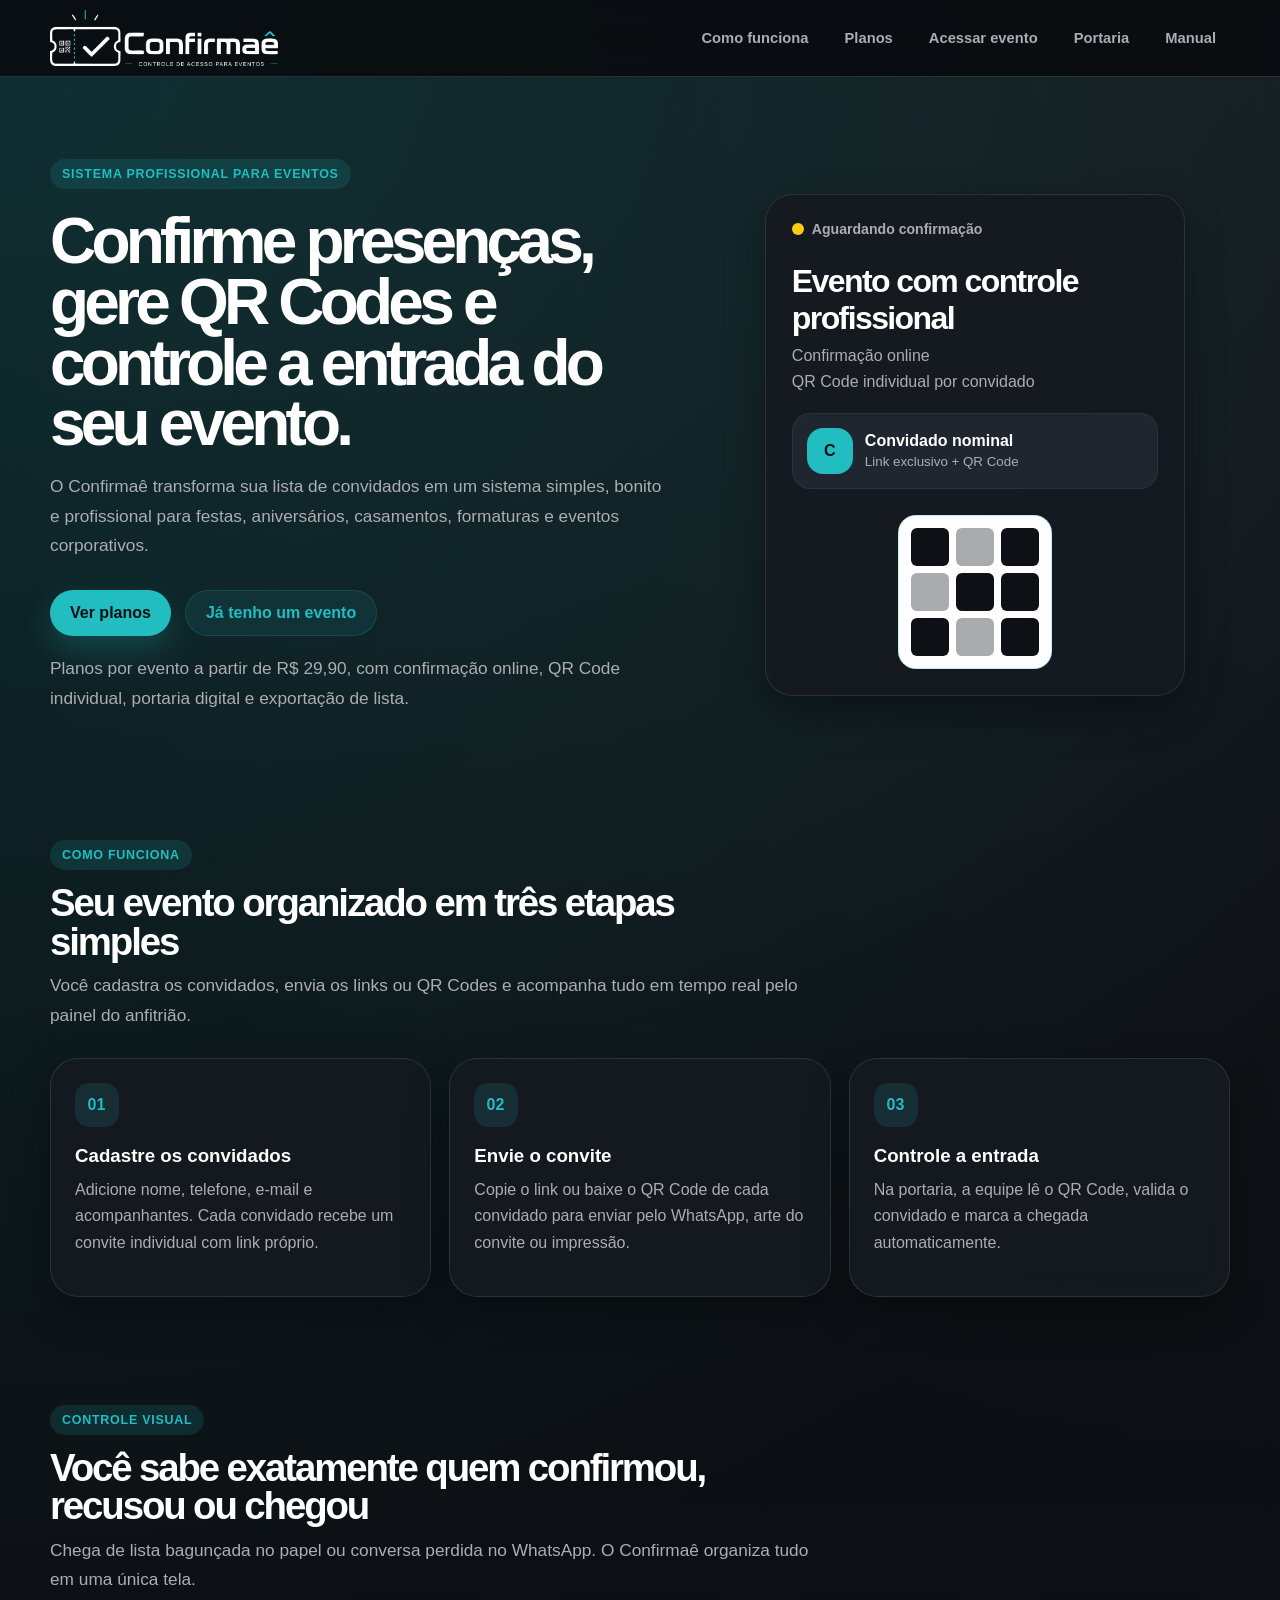
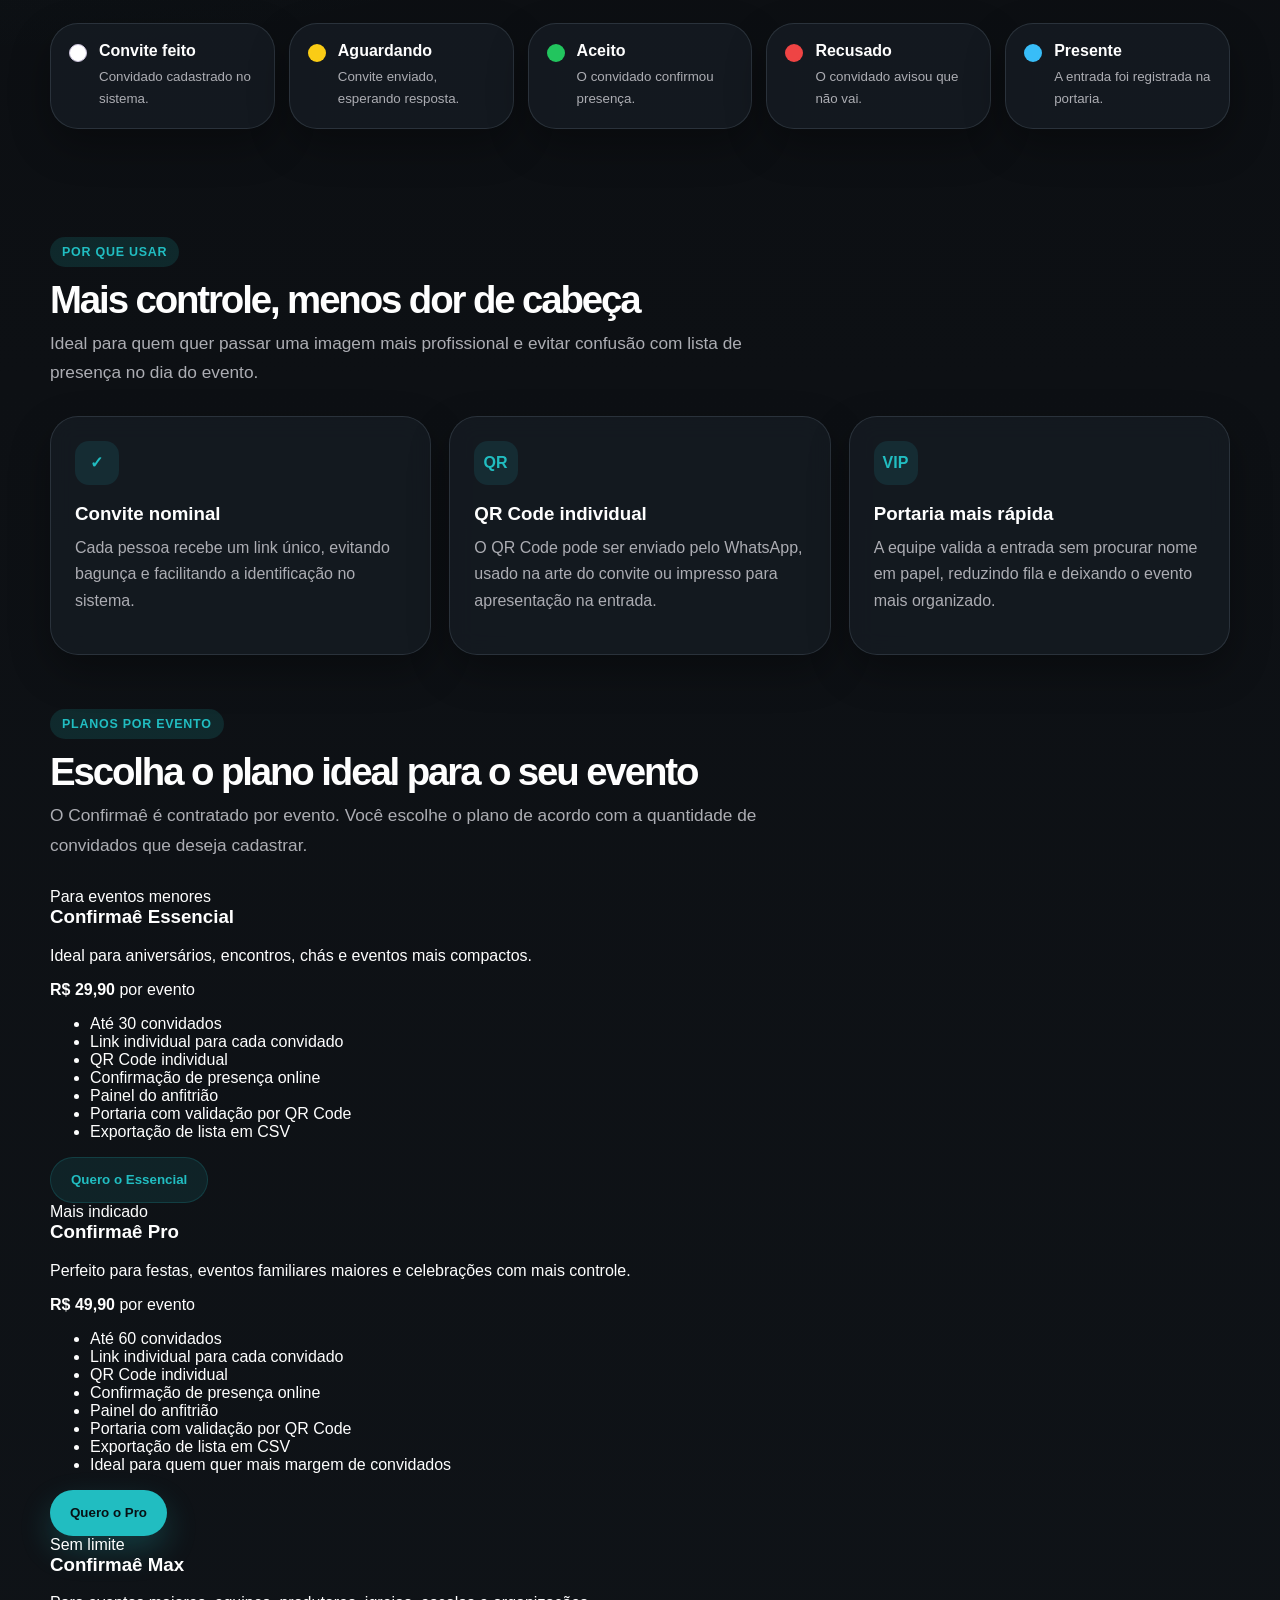
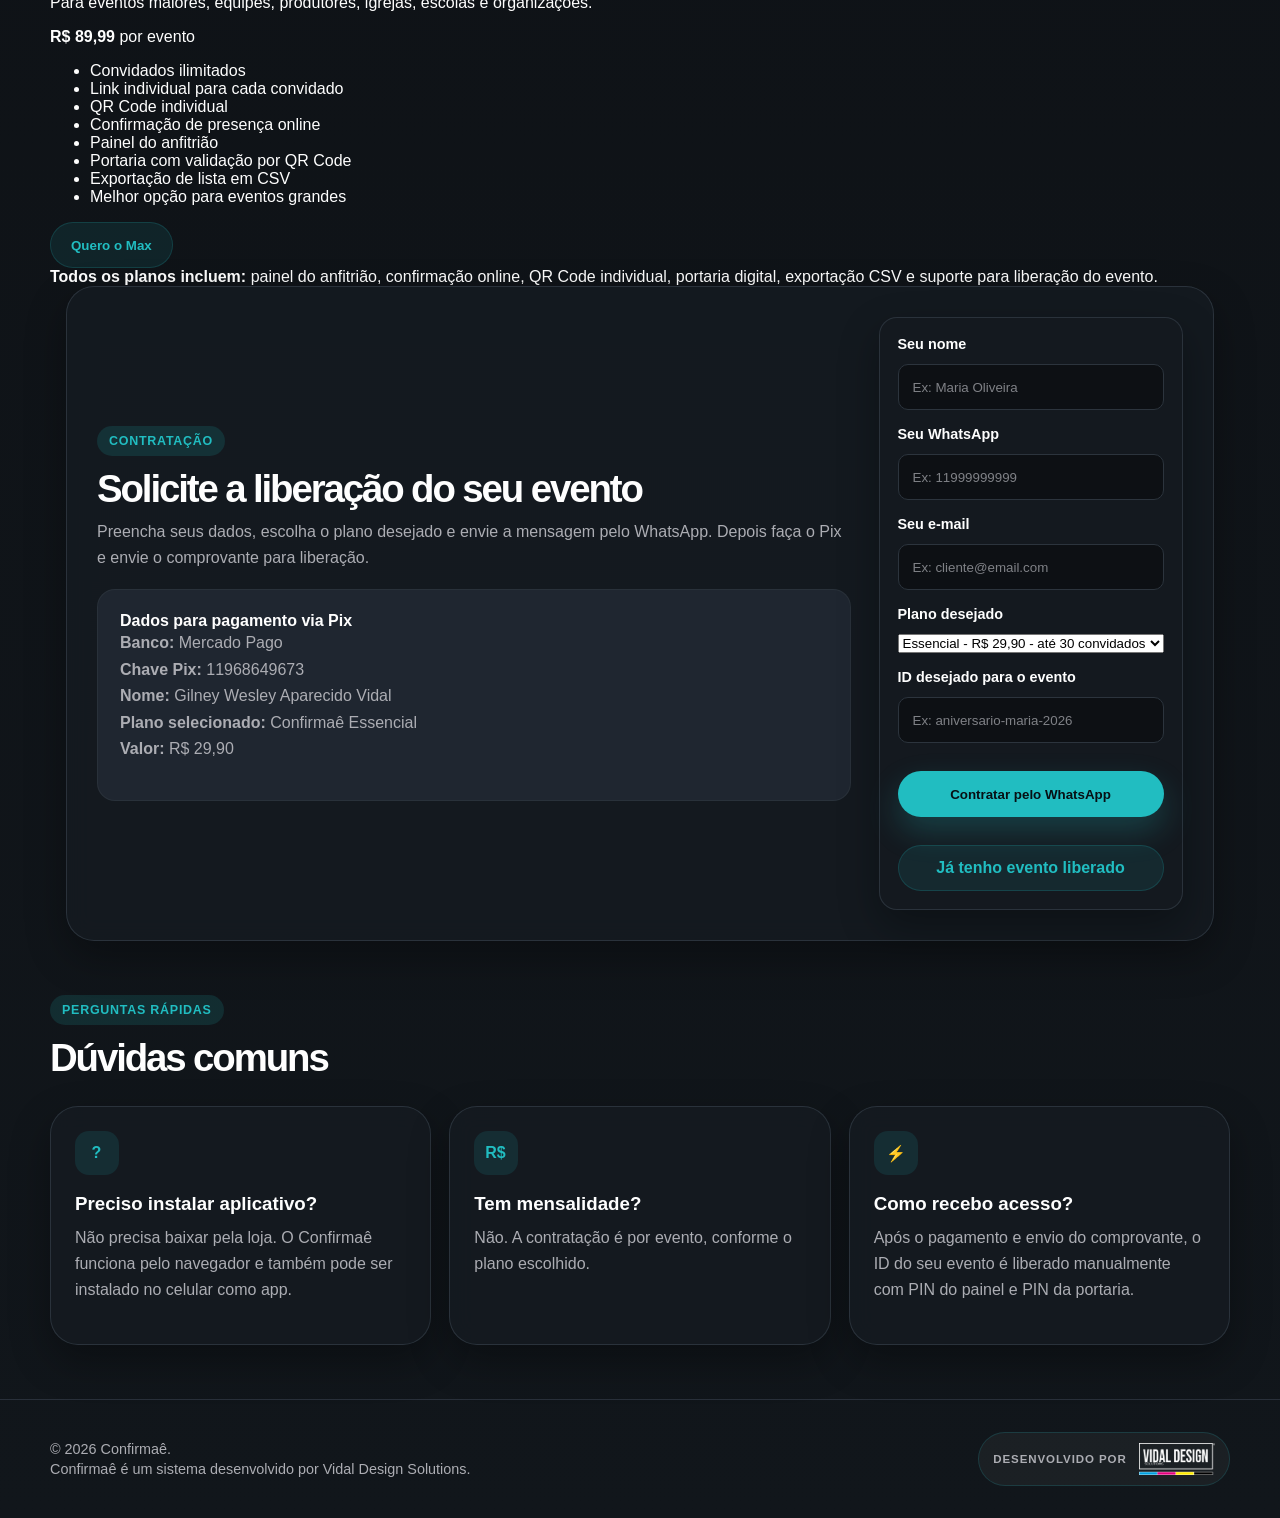
==== commit 0055b275: "Update index.html" ====
--- a/index.html
+++ b/index.html
@@ -2,10 +2,11 @@
 <html lang="pt-BR">
 <head>
   <link rel="manifest" href="manifest.webmanifest" />
-<meta name="theme-color" content="#0D1014" />
-<meta name="mobile-web-app-capable" content="yes" />
-<meta name="apple-mobile-web-app-capable" content="yes" />
-<meta name="apple-mobile-web-app-title" content="Confirmaê" />
+  <meta name="theme-color" content="#0D1014" />
+  <meta name="mobile-web-app-capable" content="yes" />
+  <meta name="apple-mobile-web-app-capable" content="yes" />
+  <meta name="apple-mobile-web-app-title" content="Confirmaê" />
+
   <meta charset="UTF-8" />
   <meta name="viewport" content="width=device-width, initial-scale=1.0" />
 
@@ -17,8 +18,8 @@
   />
 
   <link rel="icon" type="image/png" href="assets/img/confirmae-icon.png" />
-<link rel="apple-touch-icon" href="assets/img/confirmae-icon.png" />
-<link rel="stylesheet" href="assets/css/style.css?v=footer-1" />
+  <link rel="apple-touch-icon" href="assets/img/confirmae-icon.png" />
+  <link rel="stylesheet" href="assets/css/style.css?v=pricing-2" />
 </head>
 
 <body class="page-home">
@@ -31,9 +32,10 @@
 
       <nav class="main-nav" aria-label="Menu principal">
         <a href="#como-funciona">Como funciona</a>
-        <a href="#contratar">Contratar</a>
+        <a href="#contratar">Planos</a>
         <a href="admin.html">Acessar evento</a>
         <a href="portaria.html">Portaria</a>
+        <a href="manual.html">Manual</a>
       </nav>
     </div>
   </header>
@@ -55,13 +57,13 @@
           </p>
 
           <div class="hero-actions">
-            <a href="#contratar" class="btn btn-primary">Criar novo evento</a>
+            <a href="#contratar" class="btn btn-primary">Ver planos</a>
             <a href="admin.html" class="btn btn-secondary">Já tenho um evento</a>
           </div>
 
           <p class="hero-note">
-            Por menos de R$ 1,00 por dia, você pode ter um sistema profissional
-            para organizar seu evento com muito mais controle.
+            Planos por evento a partir de R$ 29,90, com confirmação online,
+            QR Code individual, portaria digital e exportação de lista.
           </p>
         </div>
 
@@ -240,83 +242,216 @@
       </div>
     </section>
 
-    <section class="next-step-section" id="contratar">
-      <div class="container next-step-card">
-        <div>
-          <span class="eyebrow">Oferta de lançamento</span>
-          <h2>Crie seu evento por R$ 29,90</h2>
+    <section class="pricing-section" id="contratar">
+      <div class="container">
+        <div class="section-heading">
+          <span class="eyebrow">Planos por evento</span>
+          <h2>Escolha o plano ideal para o seu evento</h2>
           <p>
-            Por menos de R$ 1,00 por dia, você tem um sistema profissional com
-            painel do anfitrião, confirmação de presença, QR Code individual e
-            controle de portaria.
+            O Confirmaê é contratado por evento. Você escolhe o plano de acordo
+            com a quantidade de convidados que deseja cadastrar.
           </p>
-
-          <p>
-            Preencha seus dados, escolha um ID para seu evento e envie a mensagem
-            pelo WhatsApp. Depois faça o Pix e envie o comprovante para liberação.
-          </p>
-
-          <div class="admin-help-box">
-            <strong>Dados para pagamento via Pix</strong>
-            <p>
-              <strong>Banco:</strong> <span id="homePixBank">Mercado Pago</span><br />
-              <strong>Chave Pix:</strong> <span id="homePixKey">11968649673</span><br />
-              <strong>Nome:</strong> <span id="homePixHolder">Gilney Wesley Aparecido Vidal</span><br />
-              <strong>Valor:</strong> <span id="homePixValue">R$ 29,90</span>
-            </p>
+        </div>
+
+        <div class="pricing-grid">
+          <article class="pricing-card">
+            <div class="pricing-card-header">
+              <span class="pricing-badge">Para eventos menores</span>
+              <h3>Confirmaê Essencial</h3>
+              <p>
+                Ideal para aniversários, encontros, chás e eventos mais compactos.
+              </p>
+            </div>
+
+            <div class="pricing-price">
+              <strong>R$ 29,90</strong>
+              <span>por evento</span>
+            </div>
+
+            <ul class="pricing-features">
+              <li>Até 30 convidados</li>
+              <li>Link individual para cada convidado</li>
+              <li>QR Code individual</li>
+              <li>Confirmação de presença online</li>
+              <li>Painel do anfitrião</li>
+              <li>Portaria com validação por QR Code</li>
+              <li>Exportação de lista em CSV</li>
+            </ul>
+
+            <button
+              type="button"
+              class="btn btn-secondary pricing-button"
+              data-select-plan="essential"
+            >
+              Quero o Essencial
+            </button>
+          </article>
+
+          <article class="pricing-card pricing-card-featured">
+            <div class="pricing-card-header">
+              <span class="pricing-badge">Mais indicado</span>
+              <h3>Confirmaê Pro</h3>
+              <p>
+                Perfeito para festas, eventos familiares maiores e celebrações com mais controle.
+              </p>
+            </div>
+
+            <div class="pricing-price">
+              <strong>R$ 49,90</strong>
+              <span>por evento</span>
+            </div>
+
+            <ul class="pricing-features">
+              <li>Até 60 convidados</li>
+              <li>Link individual para cada convidado</li>
+              <li>QR Code individual</li>
+              <li>Confirmação de presença online</li>
+              <li>Painel do anfitrião</li>
+              <li>Portaria com validação por QR Code</li>
+              <li>Exportação de lista em CSV</li>
+              <li>Ideal para quem quer mais margem de convidados</li>
+            </ul>
+
+            <button
+              type="button"
+              class="btn btn-primary pricing-button"
+              data-select-plan="pro"
+            >
+              Quero o Pro
+            </button>
+          </article>
+
+          <article class="pricing-card">
+            <div class="pricing-card-header">
+              <span class="pricing-badge">Sem limite</span>
+              <h3>Confirmaê Max</h3>
+              <p>
+                Para eventos maiores, equipes, produtores, igrejas, escolas e organizações.
+              </p>
+            </div>
+
+            <div class="pricing-price">
+              <strong>R$ 89,99</strong>
+              <span>por evento</span>
+            </div>
+
+            <ul class="pricing-features">
+              <li>Convidados ilimitados</li>
+              <li>Link individual para cada convidado</li>
+              <li>QR Code individual</li>
+              <li>Confirmação de presença online</li>
+              <li>Painel do anfitrião</li>
+              <li>Portaria com validação por QR Code</li>
+              <li>Exportação de lista em CSV</li>
+              <li>Melhor opção para eventos grandes</li>
+            </ul>
+
+            <button
+              type="button"
+              class="btn btn-secondary pricing-button"
+              data-select-plan="max"
+            >
+              Quero o Max
+            </button>
+          </article>
+        </div>
+
+        <div class="pricing-note">
+          <strong>Todos os planos incluem:</strong>
+          <span>
+            painel do anfitrião, confirmação online, QR Code individual,
+            portaria digital, exportação CSV e suporte para liberação do evento.
+          </span>
+        </div>
+
+        <div class="container next-step-card pricing-lead-card" id="formulario-contratacao">
+          <div>
+            <span class="eyebrow">Contratação</span>
+            <h2>Solicite a liberação do seu evento</h2>
+
+            <p>
+              Preencha seus dados, escolha o plano desejado e envie a mensagem pelo
+              WhatsApp. Depois faça o Pix e envie o comprovante para liberação.
+            </p>
+
+            <div class="admin-help-box">
+              <strong>Dados para pagamento via Pix</strong>
+              <p>
+                <strong>Banco:</strong> <span id="homePixBank">Mercado Pago</span><br />
+                <strong>Chave Pix:</strong> <span id="homePixKey">11968649673</span><br />
+                <strong>Nome:</strong> <span id="homePixHolder">Gilney Wesley Aparecido Vidal</span><br />
+                <strong>Plano selecionado:</strong> <span id="homeSelectedPlan">Confirmaê Essencial</span><br />
+                <strong>Valor:</strong> <span id="homePixValue">R$ 29,90</span>
+              </p>
+            </div>
           </div>
-        </div>
-
-        <div class="event-selector-card">
-          <form class="guest-form" id="leadForm">
-            <div class="form-group">
-              <label for="leadNameInput">Seu nome</label>
-              <input
-                type="text"
-                id="leadNameInput"
-                placeholder="Ex: Maria Oliveira"
-                required
-              />
-            </div>
-
-            <div class="form-group">
-              <label for="leadWhatsappInput">Seu WhatsApp</label>
-              <input
-                type="text"
-                id="leadWhatsappInput"
-                placeholder="Ex: 11999999999"
-                required
-              />
-            </div>
-
-            <div class="form-group">
-              <label for="leadEmailInput">Seu e-mail</label>
-              <input
-                type="email"
-                id="leadEmailInput"
-                placeholder="Ex: cliente@email.com"
-                required
-              />
-            </div>
-
-            <div class="form-group">
-              <label for="leadEventIdInput">ID desejado para o evento</label>
-              <input
-                type="text"
-                id="leadEventIdInput"
-                placeholder="Ex: aniversario-maria-2026"
-                required
-              />
-            </div>
-
-            <button type="submit" class="btn btn-primary">
-              Contratar pelo WhatsApp
-            </button>
-
-            <a href="admin.html" class="btn btn-secondary">
-              Já tenho evento liberado
-            </a>
-          </form>
+
+          <div class="event-selector-card">
+            <form class="guest-form" id="leadForm">
+              <div class="form-group">
+                <label for="leadNameInput">Seu nome</label>
+                <input
+                  type="text"
+                  id="leadNameInput"
+                  placeholder="Ex: Maria Oliveira"
+                  required
+                />
+              </div>
+
+              <div class="form-group">
+                <label for="leadWhatsappInput">Seu WhatsApp</label>
+                <input
+                  type="text"
+                  id="leadWhatsappInput"
+                  placeholder="Ex: 11999999999"
+                  required
+                />
+              </div>
+
+              <div class="form-group">
+                <label for="leadEmailInput">Seu e-mail</label>
+                <input
+                  type="email"
+                  id="leadEmailInput"
+                  placeholder="Ex: cliente@email.com"
+                  required
+                />
+              </div>
+
+              <div class="form-group">
+                <label for="leadPlanInput">Plano desejado</label>
+                <select id="leadPlanInput" required>
+                  <option value="essential">
+                    Essencial - R$ 29,90 - até 30 convidados
+                  </option>
+                  <option value="pro">
+                    Pro - R$ 49,90 - até 60 convidados
+                  </option>
+                  <option value="max">
+                    Max - R$ 89,99 - convidados ilimitados
+                  </option>
+                </select>
+              </div>
+
+              <div class="form-group">
+                <label for="leadEventIdInput">ID desejado para o evento</label>
+                <input
+                  type="text"
+                  id="leadEventIdInput"
+                  placeholder="Ex: aniversario-maria-2026"
+                  required
+                />
+              </div>
+
+              <button type="submit" class="btn btn-primary">
+                Contratar pelo WhatsApp
+              </button>
+
+              <a href="admin.html" class="btn btn-secondary">
+                Já tenho evento liberado
+              </a>
+            </form>
+          </div>
         </div>
       </div>
     </section>
@@ -333,7 +468,8 @@
             <div class="feature-icon">?</div>
             <h3>Preciso instalar aplicativo?</h3>
             <p>
-              Não. O Confirmaê funciona pelo navegador, no celular ou computador.
+              Não precisa baixar pela loja. O Confirmaê funciona pelo navegador
+              e também pode ser instalado no celular como app.
             </p>
           </article>
 
@@ -341,7 +477,7 @@
             <div class="feature-icon">R$</div>
             <h3>Tem mensalidade?</h3>
             <p>
-              Nesta oferta inicial, a liberação do evento é feita por pagamento único.
+              Não. A contratação é por evento, conforme o plano escolhido.
             </p>
           </article>
 
@@ -350,7 +486,7 @@
             <h3>Como recebo acesso?</h3>
             <p>
               Após o pagamento e envio do comprovante, o ID do seu evento é liberado
-              manualmente.
+              manualmente com PIN do painel e PIN da portaria.
             </p>
           </article>
         </div>
@@ -359,38 +495,56 @@
   </main>
 
   <footer class="site-footer">
-  <div class="container footer-content footer-content-branded">
-    <div class="footer-brand-note">
-      <p>© 2026 Confirmaê.</p>
-      <p>Confirmaê é um sistema desenvolvido por Vidal Design Solutions.</p>
+    <div class="container footer-content footer-content-branded">
+      <div class="footer-brand-note">
+        <p>© 2026 Confirmaê.</p>
+        <p>Confirmaê é um sistema desenvolvido por Vidal Design Solutions.</p>
+      </div>
+
+      <a
+        href="http://www.vidaldesignsolutions.com.br"
+        class="developer-badge"
+        target="_blank"
+        rel="noopener"
+        aria-label="Acessar site da Vidal Design Solutions"
+      >
+        <span>Desenvolvido por</span>
+        <img
+          src="assets/img/vidal-design-logo.png"
+          alt="Vidal Design Solutions"
+        />
+      </a>
     </div>
-
-    <a
-      href="http://www.vidaldesignsolutions.com.br"
-      class="developer-badge"
-      target="_blank"
-      rel="noopener"
-      aria-label="Acessar site da Vidal Design Solutions"
-    >
-      <span>Desenvolvido por</span>
-      <img
-        src="assets/img/vidal-design-logo.png"
-        alt="Vidal Design Solutions"
-      />
-    </a>
-  </div>
-</footer>
-
-  <script src="assets/js/theme.js"></script>
+  </footer>
+
+  <script src="assets/js/theme.js?v=pricing-2"></script>
 
   <script>
     const business = window.CONFIRMAE_THEME.business;
     const leadForm = document.getElementById("leadForm");
+    const leadPlanInput = document.getElementById("leadPlanInput");
+
+    const planData = {
+      essential: {
+        name: "Confirmaê Essencial",
+        price: "R$ 29,90",
+        limit: "até 30 convidados"
+      },
+      pro: {
+        name: "Confirmaê Pro",
+        price: "R$ 49,90",
+        limit: "até 60 convidados"
+      },
+      max: {
+        name: "Confirmaê Max",
+        price: "R$ 89,99",
+        limit: "convidados ilimitados"
+      }
+    };
 
     document.getElementById("homePixBank").textContent = business.pixBank;
     document.getElementById("homePixKey").textContent = business.pixKey;
     document.getElementById("homePixHolder").textContent = business.pixHolder;
-    document.getElementById("homePixValue").textContent = business.unlockPrice;
 
     function normalizeEventId(value) {
       return String(value || "")
@@ -401,6 +555,40 @@
         .replace(/(^-|-$)/g, "");
     }
 
+    function getSelectedPlan() {
+      return planData[leadPlanInput.value] || planData.essential;
+    }
+
+    function updateSelectedPlanInfo() {
+      const selectedPlan = getSelectedPlan();
+
+      document.getElementById("homeSelectedPlan").textContent = selectedPlan.name;
+      document.getElementById("homePixValue").textContent = selectedPlan.price;
+    }
+
+    function scrollToLeadForm() {
+      const formSection = document.getElementById("formulario-contratacao");
+
+      if (formSection) {
+        formSection.scrollIntoView({
+          behavior: "smooth",
+          block: "start"
+        });
+      }
+    }
+
+    document.querySelectorAll("[data-select-plan]").forEach((button) => {
+      button.addEventListener("click", () => {
+        const selectedPlanId = button.getAttribute("data-select-plan");
+
+        leadPlanInput.value = selectedPlanId;
+        updateSelectedPlanInfo();
+        scrollToLeadForm();
+      });
+    });
+
+    leadPlanInput.addEventListener("change", updateSelectedPlanInfo);
+
     leadForm.addEventListener("submit", function (event) {
       event.preventDefault();
 
@@ -408,6 +596,7 @@
       const leadWhatsapp = document.getElementById("leadWhatsappInput").value.trim();
       const leadEmail = document.getElementById("leadEmailInput").value.trim();
       const desiredEventId = normalizeEventId(document.getElementById("leadEventIdInput").value);
+      const selectedPlan = getSelectedPlan();
 
       if (!leadName || !leadWhatsapp || !leadEmail || !desiredEventId) {
         alert("Preencha nome, WhatsApp, e-mail e ID desejado para continuar.");
@@ -422,7 +611,11 @@
         "E-mail: " + leadEmail,
         "ID desejado: " + desiredEventId,
         "",
-        "Vi a oferta de " + business.unlockPrice + " e quero enviar o comprovante para liberar meu evento."
+        "Plano escolhido: " + selectedPlan.name,
+        "Limite: " + selectedPlan.limit,
+        "Valor: " + selectedPlan.price,
+        "",
+        "Quero enviar o comprovante para liberar meu evento."
       ].join("\n");
 
       const whatsappUrl =
@@ -433,6 +626,10 @@
 
       window.open(whatsappUrl, "_blank");
     });
+
+    updateSelectedPlanInfo();
   </script>
+
+  <script src="assets/js/pwa.js?v=pwa-1"></script>
 </body>
 </html>
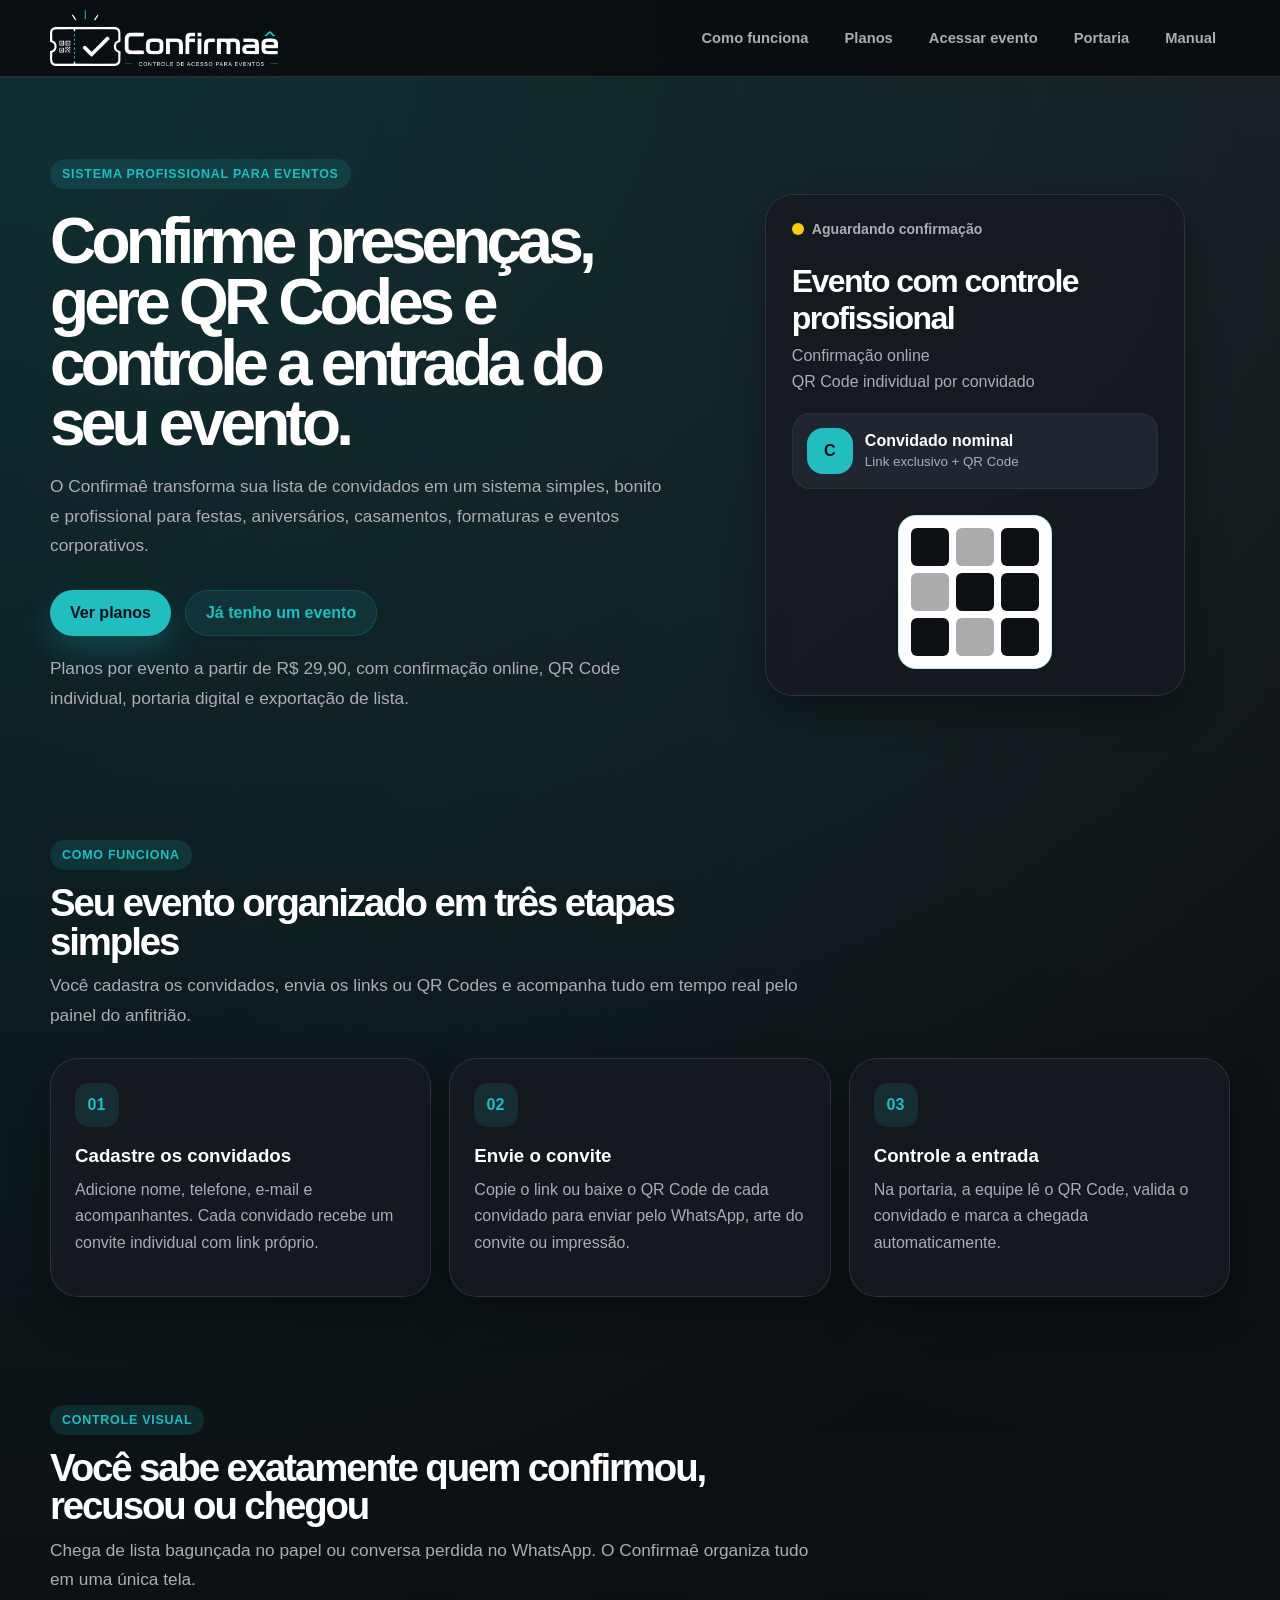
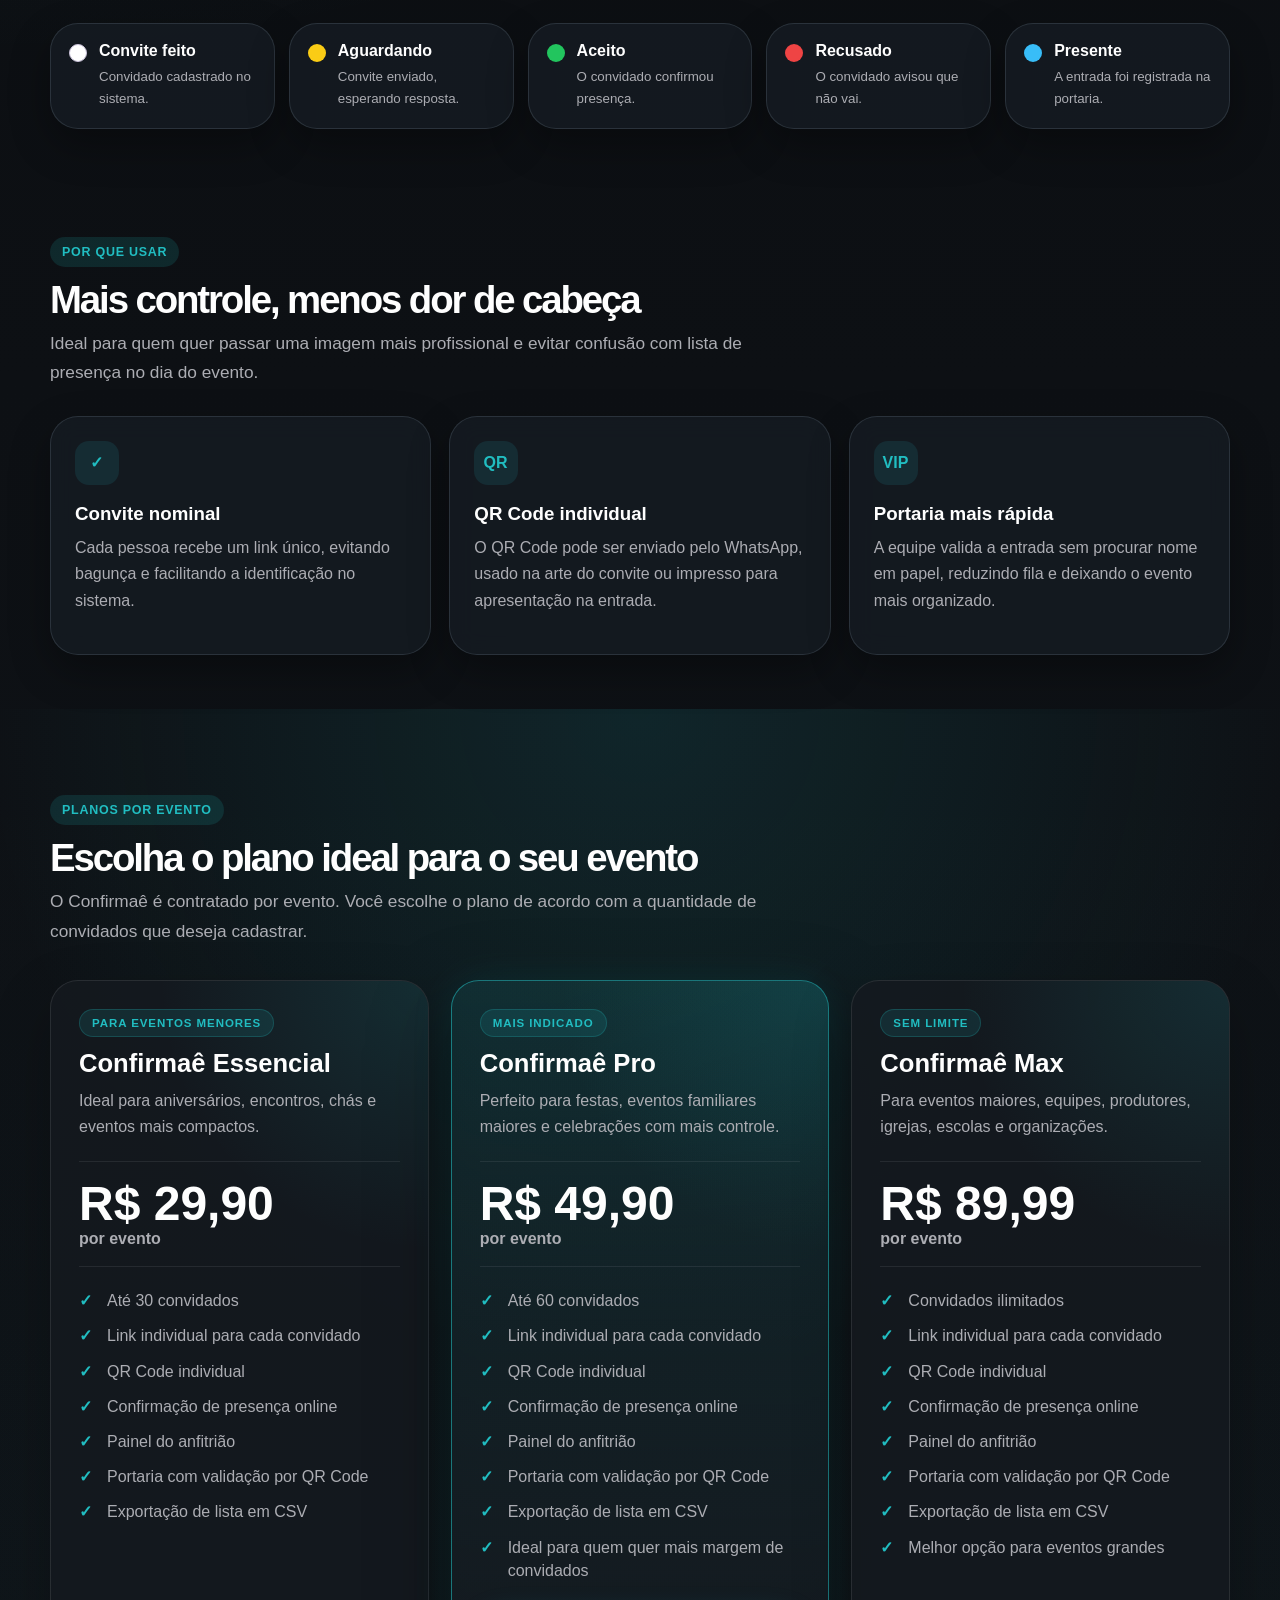
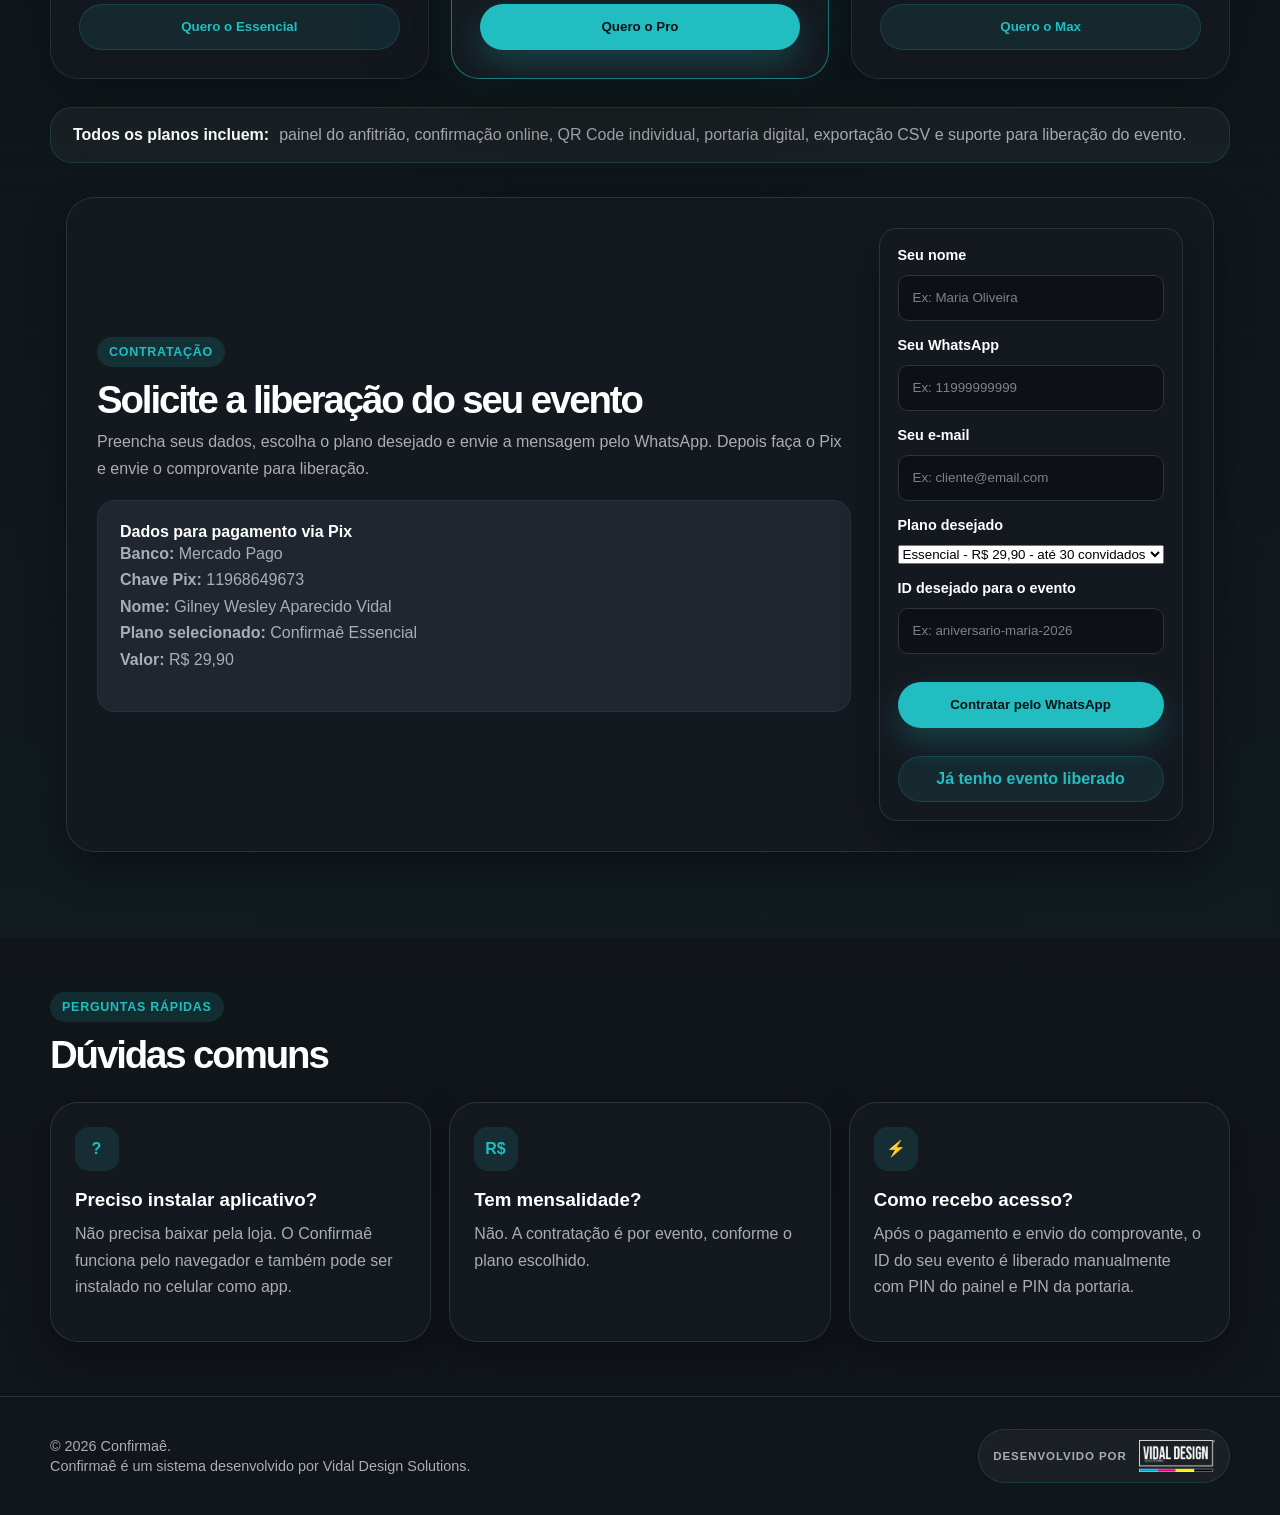
==== commit 752bc045: "Update index.html" ====
--- a/index.html
+++ b/index.html
@@ -381,7 +381,7 @@
                 <strong>Chave Pix:</strong> <span id="homePixKey">11968649673</span><br />
                 <strong>Nome:</strong> <span id="homePixHolder">Gilney Wesley Aparecido Vidal</span><br />
                 <strong>Plano selecionado:</strong> <span id="homeSelectedPlan">Confirmaê Essencial</span><br />
-                <strong>Valor:</strong> <span id="homePixValue">R$ 29,90</span>
+                <strong>Valor:</strong> <span id="homePixValue">VALOR DO PLANO ESCOLHIDO</span>
               </p>
             </div>
           </div>
--- a/assets/css/style.css
+++ b/assets/css/style.css
@@ -1708,3 +1708,199 @@
     max-width: 190px;
   }
 }
+/* =========================================================
+   Seção de planos comerciais
+   ========================================================= */
+
+.pricing-section {
+  padding: 86px 0;
+  background:
+    radial-gradient(circle at top center, rgba(33, 189, 193, 0.12), transparent 34%),
+    linear-gradient(180deg, rgba(13, 16, 20, 0), rgba(33, 189, 193, 0.035));
+}
+
+.pricing-grid {
+  display: grid;
+  grid-template-columns: repeat(3, minmax(0, 1fr));
+  gap: 22px;
+  margin-top: 34px;
+}
+
+.pricing-card {
+  position: relative;
+  display: flex;
+  flex-direction: column;
+  gap: 22px;
+  padding: 28px;
+  min-height: 100%;
+  background: rgba(21, 26, 32, 0.84);
+  border: 1px solid rgba(172, 173, 179, 0.14);
+  border-radius: 28px;
+  box-shadow: 0 22px 60px rgba(0, 0, 0, 0.22);
+  overflow: hidden;
+  transition:
+    transform 0.22s ease,
+    border-color 0.22s ease,
+    box-shadow 0.22s ease,
+    background 0.22s ease;
+}
+
+.pricing-card::before {
+  content: "";
+  position: absolute;
+  inset: 0;
+  background: radial-gradient(circle at top right, rgba(33, 189, 193, 0.13), transparent 34%);
+  pointer-events: none;
+}
+
+.pricing-card:hover {
+  transform: translateY(-5px);
+  border-color: rgba(33, 189, 193, 0.38);
+  box-shadow: 0 28px 76px rgba(0, 0, 0, 0.34);
+}
+
+.pricing-card-featured {
+  border-color: rgba(33, 189, 193, 0.56);
+  background:
+    linear-gradient(180deg, rgba(33, 189, 193, 0.11), rgba(21, 26, 32, 0.92));
+  box-shadow:
+    0 28px 82px rgba(0, 0, 0, 0.34),
+    0 0 42px rgba(33, 189, 193, 0.12);
+}
+
+.pricing-card-header,
+.pricing-price,
+.pricing-features,
+.pricing-button {
+  position: relative;
+  z-index: 1;
+}
+
+.pricing-card-header h3 {
+  margin: 12px 0 10px;
+  color: var(--color-text);
+  font-size: clamp(1.35rem, 2vw, 1.8rem);
+}
+
+.pricing-card-header p {
+  margin: 0;
+  color: var(--color-muted);
+  line-height: 1.6;
+}
+
+.pricing-badge {
+  display: inline-flex;
+  align-items: center;
+  width: fit-content;
+  padding: 7px 12px;
+  border-radius: 999px;
+  background: rgba(33, 189, 193, 0.12);
+  color: var(--color-primary);
+  border: 1px solid rgba(33, 189, 193, 0.22);
+  font-size: 0.72rem;
+  font-weight: 800;
+  letter-spacing: 0.08em;
+  text-transform: uppercase;
+}
+
+.pricing-price {
+  display: flex;
+  flex-direction: column;
+  gap: 2px;
+  padding: 18px 0;
+  border-top: 1px solid rgba(172, 173, 179, 0.12);
+  border-bottom: 1px solid rgba(172, 173, 179, 0.12);
+}
+
+.pricing-price strong {
+  color: var(--color-text);
+  font-size: clamp(2rem, 4vw, 3rem);
+  line-height: 1;
+}
+
+.pricing-price span {
+  color: var(--color-muted);
+  font-weight: 700;
+}
+
+.pricing-features {
+  display: flex;
+  flex-direction: column;
+  gap: 12px;
+  margin: 0;
+  padding: 0;
+  list-style: none;
+  color: var(--color-muted);
+}
+
+.pricing-features li {
+  position: relative;
+  padding-left: 28px;
+  line-height: 1.45;
+}
+
+.pricing-features li::before {
+  content: "✓";
+  position: absolute;
+  left: 0;
+  top: 0;
+  color: var(--color-primary);
+  font-weight: 900;
+}
+
+.pricing-button {
+  margin-top: auto;
+  width: 100%;
+  justify-content: center;
+}
+
+.pricing-note {
+  display: flex;
+  align-items: center;
+  gap: 10px;
+  margin-top: 28px;
+  padding: 18px 22px;
+  background: rgba(254, 254, 254, 0.045);
+  border: 1px solid rgba(33, 189, 193, 0.18);
+  border-radius: 22px;
+  color: var(--color-muted);
+}
+
+.pricing-note strong {
+  color: var(--color-text);
+  white-space: nowrap;
+}
+
+.pricing-lead-card {
+  margin-top: 34px;
+}
+
+@media (max-width: 980px) {
+  .pricing-grid {
+    grid-template-columns: 1fr;
+  }
+
+  .pricing-card-featured {
+    order: -1;
+  }
+}
+
+@media (max-width: 640px) {
+  .pricing-section {
+    padding: 64px 0;
+  }
+
+  .pricing-card {
+    padding: 22px;
+    border-radius: 22px;
+  }
+
+  .pricing-note {
+    align-items: flex-start;
+    flex-direction: column;
+  }
+
+  .pricing-note strong {
+    white-space: normal;
+  }
+}
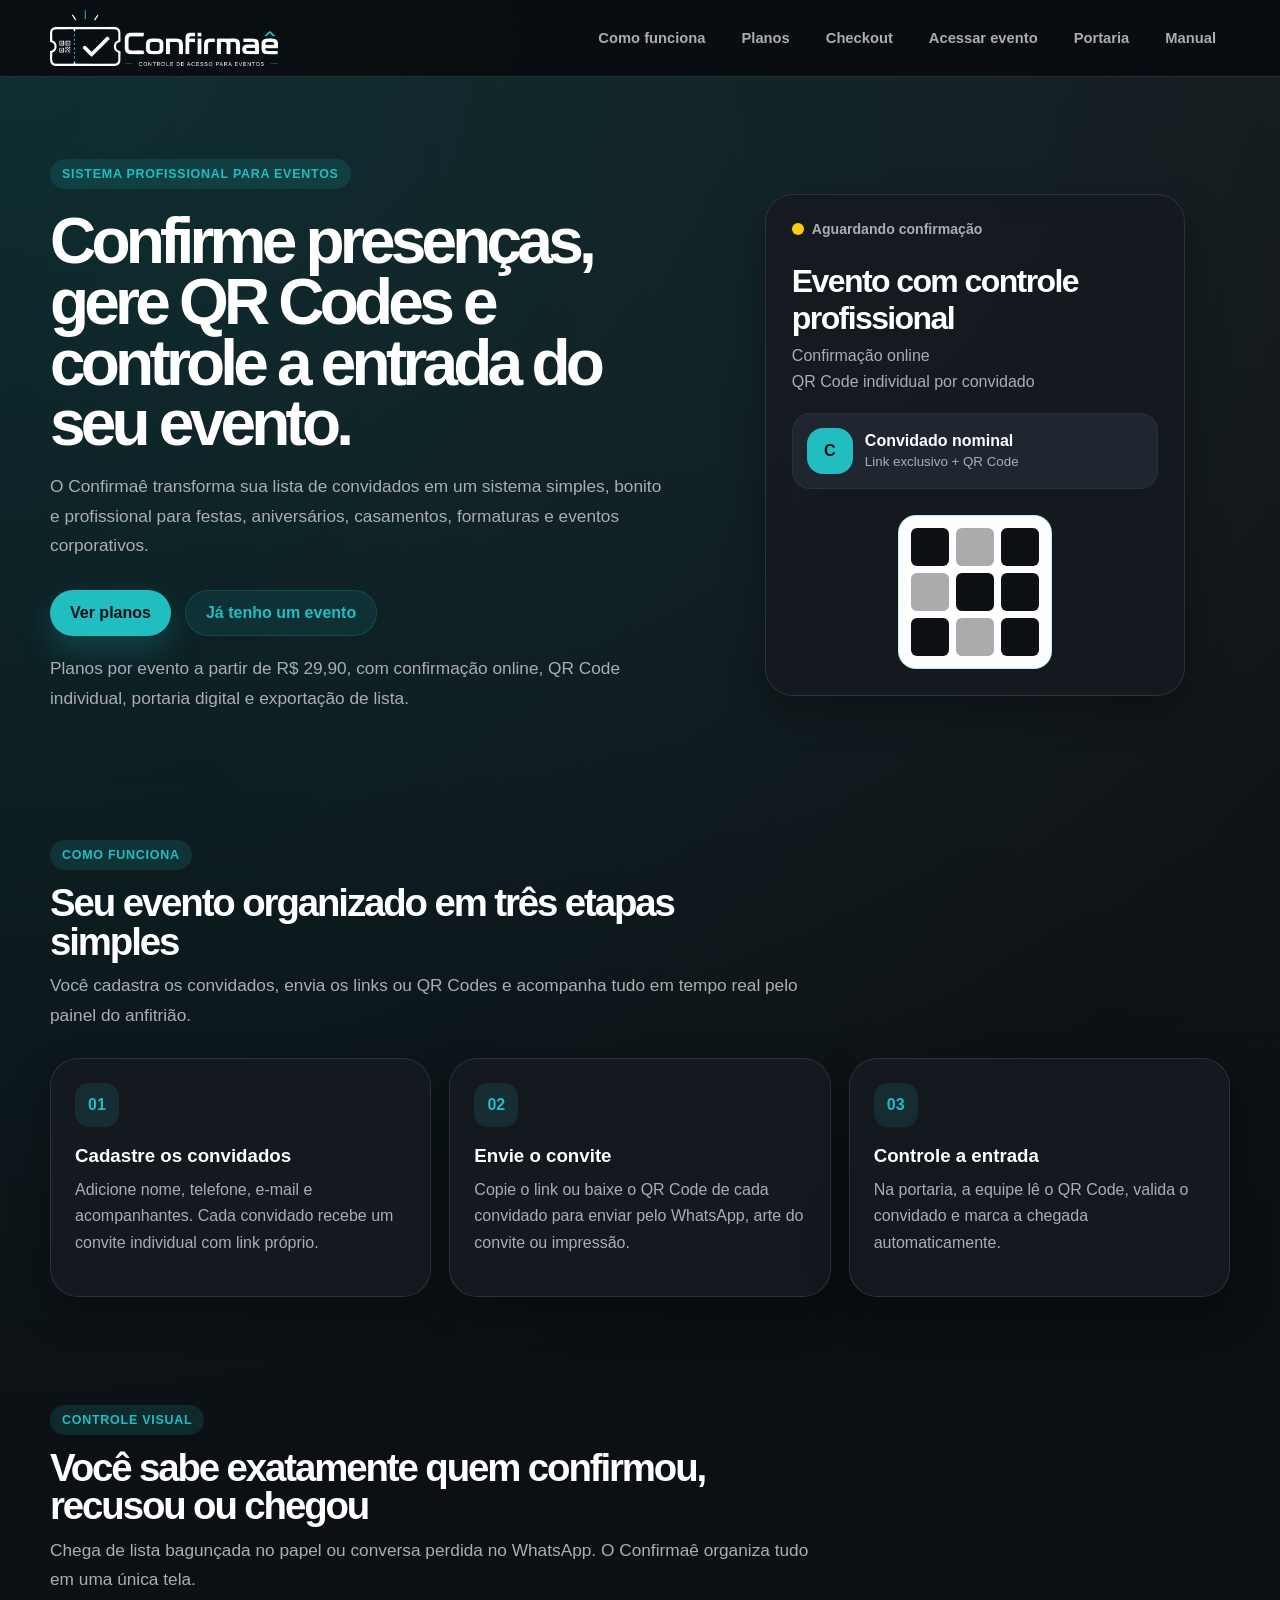
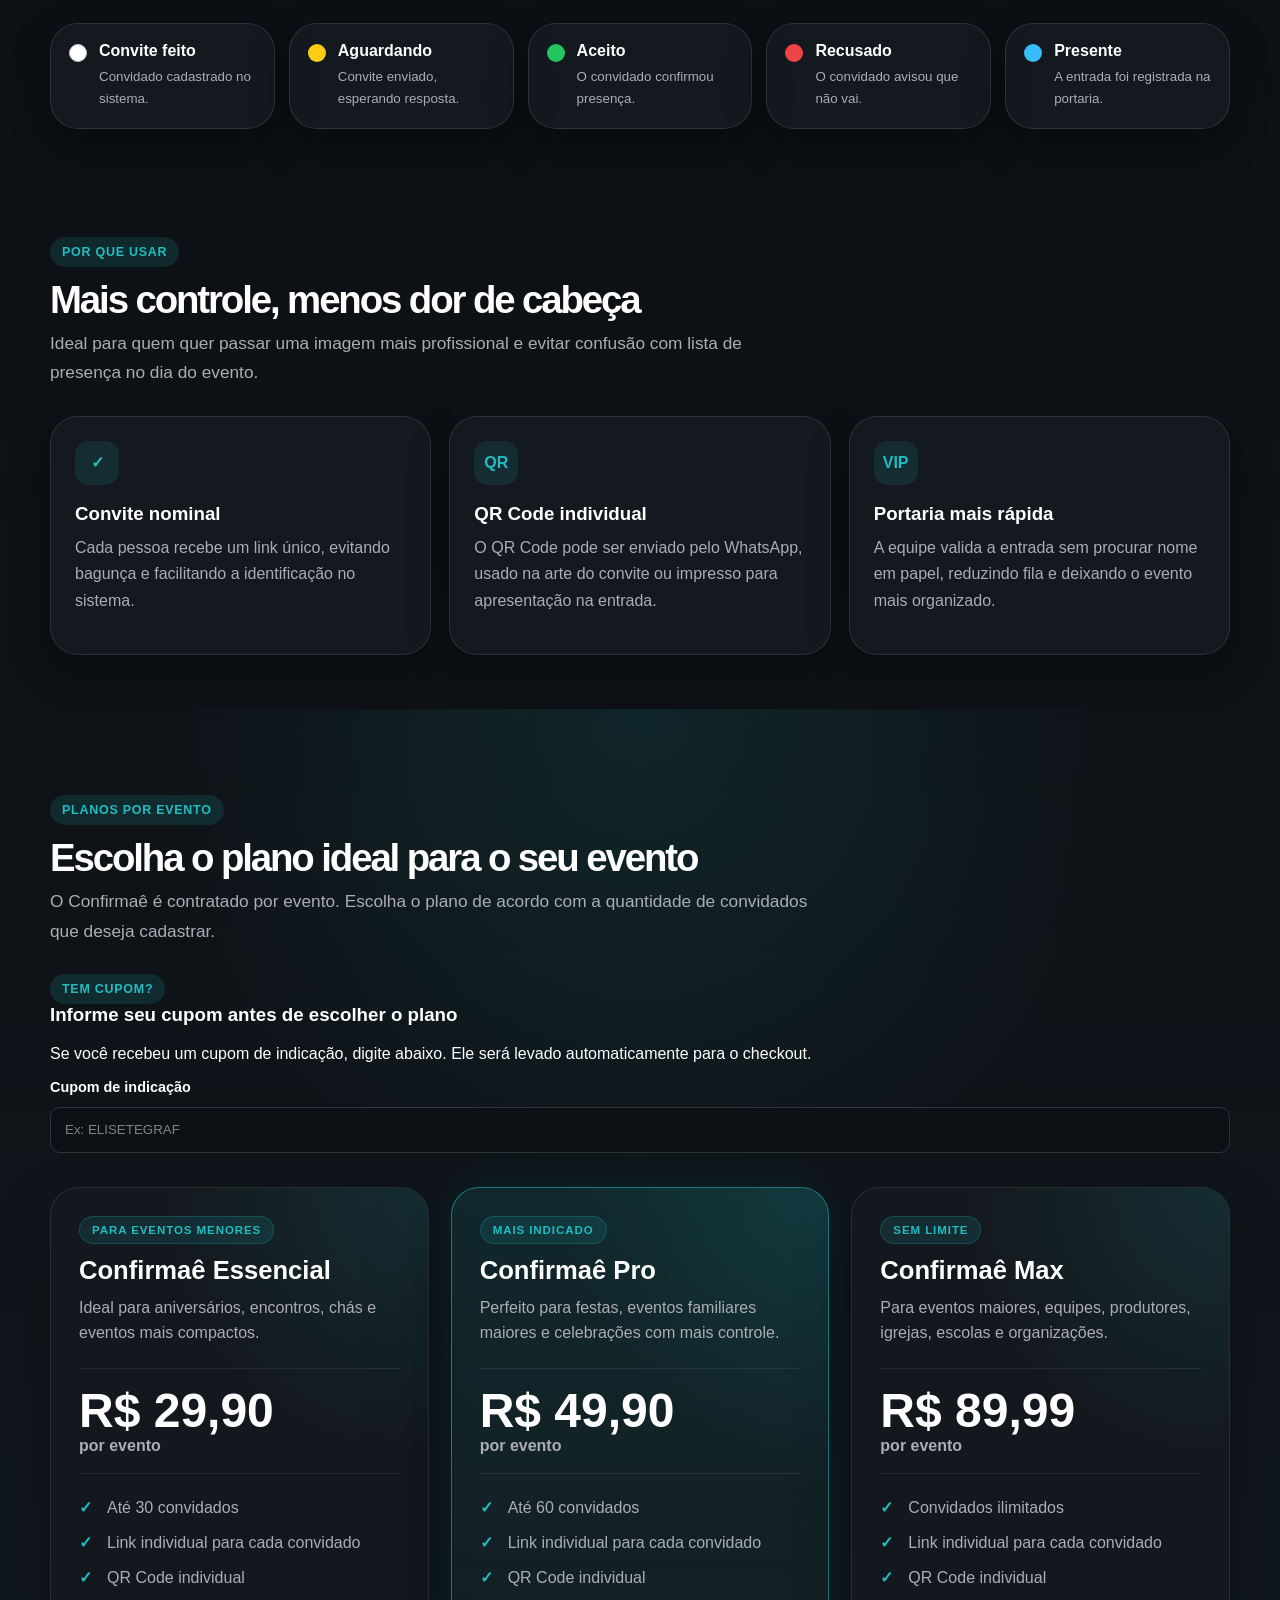
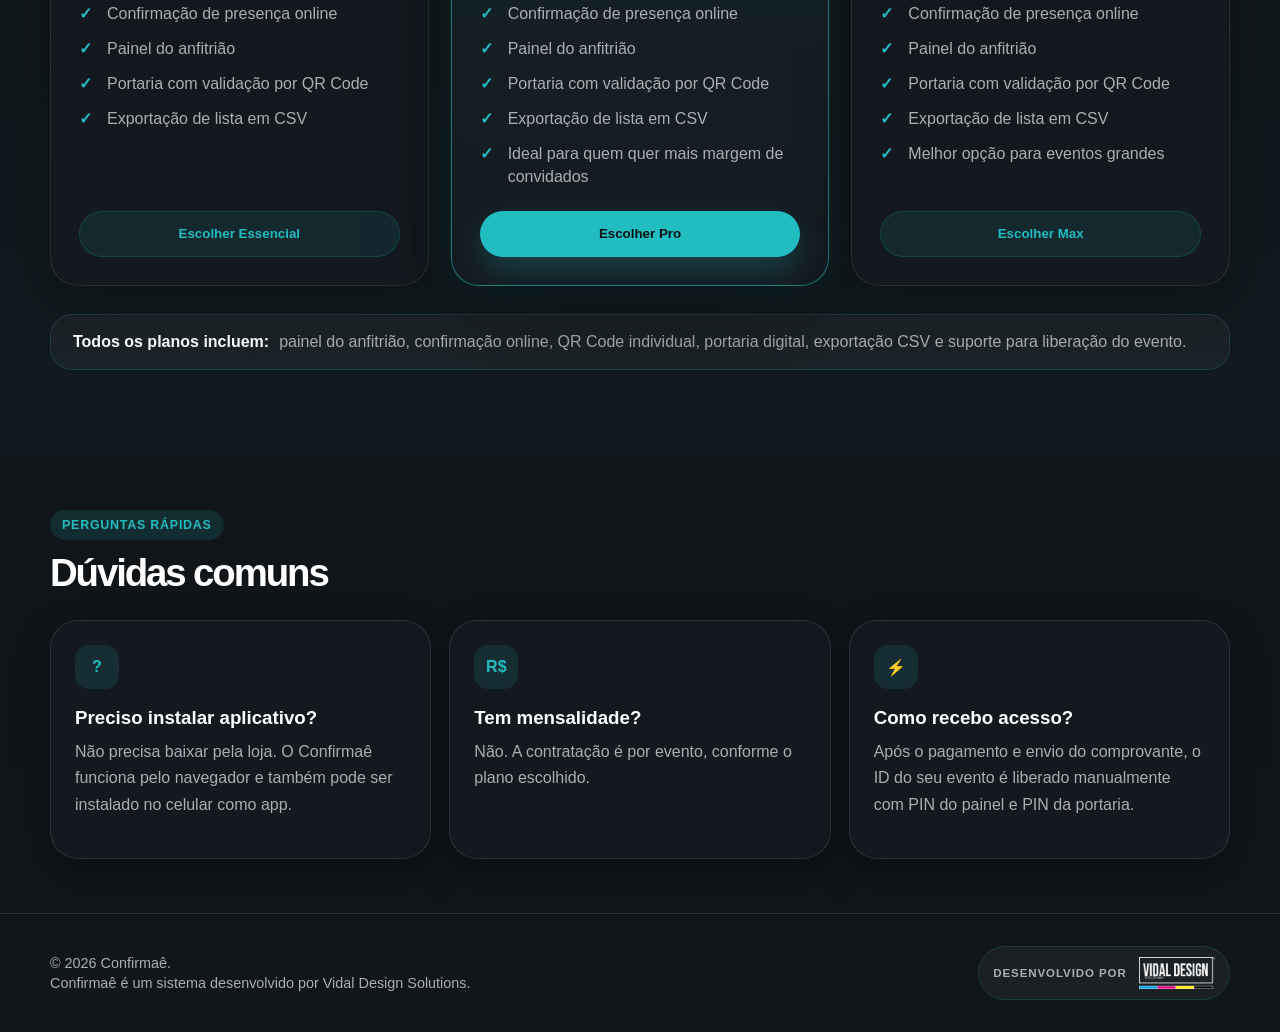
==== commit dd691308: "Update index.html" ====
--- a/index.html
+++ b/index.html
@@ -19,7 +19,7 @@
 
   <link rel="icon" type="image/png" href="assets/img/confirmae-icon.png" />
   <link rel="apple-touch-icon" href="assets/img/confirmae-icon.png" />
-  <link rel="stylesheet" href="assets/css/style.css?v=pricing-2" />
+  <link rel="stylesheet" href="assets/css/style.css?v=pricing-3" />
 </head>
 
 <body class="page-home">
@@ -33,6 +33,7 @@
       <nav class="main-nav" aria-label="Menu principal">
         <a href="#como-funciona">Como funciona</a>
         <a href="#contratar">Planos</a>
+        <a href="checkout.html">Checkout</a>
         <a href="admin.html">Acessar evento</a>
         <a href="portaria.html">Portaria</a>
         <a href="manual.html">Manual</a>
@@ -248,9 +249,29 @@
           <span class="eyebrow">Planos por evento</span>
           <h2>Escolha o plano ideal para o seu evento</h2>
           <p>
-            O Confirmaê é contratado por evento. Você escolhe o plano de acordo
-            com a quantidade de convidados que deseja cadastrar.
-          </p>
+            O Confirmaê é contratado por evento. Escolha o plano de acordo com
+            a quantidade de convidados que deseja cadastrar.
+          </p>
+        </div>
+
+        <div class="pricing-coupon-box">
+          <div>
+            <span class="eyebrow">Tem cupom?</span>
+            <h3>Informe seu cupom antes de escolher o plano</h3>
+            <p>
+              Se você recebeu um cupom de indicação, digite abaixo. Ele será levado
+              automaticamente para o checkout.
+            </p>
+          </div>
+
+          <div class="form-group">
+            <label for="homeCouponInput">Cupom de indicação</label>
+            <input
+              type="text"
+              id="homeCouponInput"
+              placeholder="Ex: ELISETEGRAF"
+            />
+          </div>
         </div>
 
         <div class="pricing-grid">
@@ -281,9 +302,9 @@
             <button
               type="button"
               class="btn btn-secondary pricing-button"
-              data-select-plan="essential"
+              data-checkout-plan="essential"
             >
-              Quero o Essencial
+              Escolher Essencial
             </button>
           </article>
 
@@ -315,9 +336,9 @@
             <button
               type="button"
               class="btn btn-primary pricing-button"
-              data-select-plan="pro"
+              data-checkout-plan="pro"
             >
-              Quero o Pro
+              Escolher Pro
             </button>
           </article>
 
@@ -349,9 +370,9 @@
             <button
               type="button"
               class="btn btn-secondary pricing-button"
-              data-select-plan="max"
+              data-checkout-plan="max"
             >
-              Quero o Max
+              Escolher Max
             </button>
           </article>
         </div>
@@ -362,96 +383,6 @@
             painel do anfitrião, confirmação online, QR Code individual,
             portaria digital, exportação CSV e suporte para liberação do evento.
           </span>
-        </div>
-
-        <div class="container next-step-card pricing-lead-card" id="formulario-contratacao">
-          <div>
-            <span class="eyebrow">Contratação</span>
-            <h2>Solicite a liberação do seu evento</h2>
-
-            <p>
-              Preencha seus dados, escolha o plano desejado e envie a mensagem pelo
-              WhatsApp. Depois faça o Pix e envie o comprovante para liberação.
-            </p>
-
-            <div class="admin-help-box">
-              <strong>Dados para pagamento via Pix</strong>
-              <p>
-                <strong>Banco:</strong> <span id="homePixBank">Mercado Pago</span><br />
-                <strong>Chave Pix:</strong> <span id="homePixKey">11968649673</span><br />
-                <strong>Nome:</strong> <span id="homePixHolder">Gilney Wesley Aparecido Vidal</span><br />
-                <strong>Plano selecionado:</strong> <span id="homeSelectedPlan">Confirmaê Essencial</span><br />
-                <strong>Valor:</strong> <span id="homePixValue">VALOR DO PLANO ESCOLHIDO</span>
-              </p>
-            </div>
-          </div>
-
-          <div class="event-selector-card">
-            <form class="guest-form" id="leadForm">
-              <div class="form-group">
-                <label for="leadNameInput">Seu nome</label>
-                <input
-                  type="text"
-                  id="leadNameInput"
-                  placeholder="Ex: Maria Oliveira"
-                  required
-                />
-              </div>
-
-              <div class="form-group">
-                <label for="leadWhatsappInput">Seu WhatsApp</label>
-                <input
-                  type="text"
-                  id="leadWhatsappInput"
-                  placeholder="Ex: 11999999999"
-                  required
-                />
-              </div>
-
-              <div class="form-group">
-                <label for="leadEmailInput">Seu e-mail</label>
-                <input
-                  type="email"
-                  id="leadEmailInput"
-                  placeholder="Ex: cliente@email.com"
-                  required
-                />
-              </div>
-
-              <div class="form-group">
-                <label for="leadPlanInput">Plano desejado</label>
-                <select id="leadPlanInput" required>
-                  <option value="essential">
-                    Essencial - R$ 29,90 - até 30 convidados
-                  </option>
-                  <option value="pro">
-                    Pro - R$ 49,90 - até 60 convidados
-                  </option>
-                  <option value="max">
-                    Max - R$ 89,99 - convidados ilimitados
-                  </option>
-                </select>
-              </div>
-
-              <div class="form-group">
-                <label for="leadEventIdInput">ID desejado para o evento</label>
-                <input
-                  type="text"
-                  id="leadEventIdInput"
-                  placeholder="Ex: aniversario-maria-2026"
-                  required
-                />
-              </div>
-
-              <button type="submit" class="btn btn-primary">
-                Contratar pelo WhatsApp
-              </button>
-
-              <a href="admin.html" class="btn btn-secondary">
-                Já tenho evento liberado
-              </a>
-            </form>
-          </div>
         </div>
       </div>
     </section>
@@ -517,117 +448,37 @@
     </div>
   </footer>
 
-  <script src="assets/js/theme.js?v=pricing-2"></script>
+  <script src="assets/js/theme.js?v=pricing-3"></script>
 
   <script>
-    const business = window.CONFIRMAE_THEME.business;
-    const leadForm = document.getElementById("leadForm");
-    const leadPlanInput = document.getElementById("leadPlanInput");
-
-    const planData = {
-      essential: {
-        name: "Confirmaê Essencial",
-        price: "R$ 29,90",
-        limit: "até 30 convidados"
-      },
-      pro: {
-        name: "Confirmaê Pro",
-        price: "R$ 49,90",
-        limit: "até 60 convidados"
-      },
-      max: {
-        name: "Confirmaê Max",
-        price: "R$ 89,99",
-        limit: "convidados ilimitados"
-      }
-    };
-
-    document.getElementById("homePixBank").textContent = business.pixBank;
-    document.getElementById("homePixKey").textContent = business.pixKey;
-    document.getElementById("homePixHolder").textContent = business.pixHolder;
-
-    function normalizeEventId(value) {
+    function normalizeCoupon(value) {
       return String(value || "")
+        .trim()
+        .toUpperCase()
         .normalize("NFD")
         .replace(/[\u0300-\u036f]/g, "")
-        .toLowerCase()
-        .replace(/[^a-z0-9]+/g, "-")
-        .replace(/(^-|-$)/g, "");
+        .replace(/[^A-Z0-9_-]/g, "");
     }
 
-    function getSelectedPlan() {
-      return planData[leadPlanInput.value] || planData.essential;
+    function goToCheckout(planId) {
+      const couponInput = document.getElementById("homeCouponInput");
+      const coupon = normalizeCoupon(couponInput ? couponInput.value : "");
+
+      const params = new URLSearchParams();
+      params.set("plano", planId);
+
+      if (coupon) {
+        params.set("cupom", coupon);
+      }
+
+      window.location.href = "checkout.html?" + params.toString();
     }
 
-    function updateSelectedPlanInfo() {
-      const selectedPlan = getSelectedPlan();
-
-      document.getElementById("homeSelectedPlan").textContent = selectedPlan.name;
-      document.getElementById("homePixValue").textContent = selectedPlan.price;
-    }
-
-    function scrollToLeadForm() {
-      const formSection = document.getElementById("formulario-contratacao");
-
-      if (formSection) {
-        formSection.scrollIntoView({
-          behavior: "smooth",
-          block: "start"
-        });
-      }
-    }
-
-    document.querySelectorAll("[data-select-plan]").forEach((button) => {
+    document.querySelectorAll("[data-checkout-plan]").forEach((button) => {
       button.addEventListener("click", () => {
-        const selectedPlanId = button.getAttribute("data-select-plan");
-
-        leadPlanInput.value = selectedPlanId;
-        updateSelectedPlanInfo();
-        scrollToLeadForm();
+        goToCheckout(button.getAttribute("data-checkout-plan"));
       });
     });
-
-    leadPlanInput.addEventListener("change", updateSelectedPlanInfo);
-
-    leadForm.addEventListener("submit", function (event) {
-      event.preventDefault();
-
-      const leadName = document.getElementById("leadNameInput").value.trim();
-      const leadWhatsapp = document.getElementById("leadWhatsappInput").value.trim();
-      const leadEmail = document.getElementById("leadEmailInput").value.trim();
-      const desiredEventId = normalizeEventId(document.getElementById("leadEventIdInput").value);
-      const selectedPlan = getSelectedPlan();
-
-      if (!leadName || !leadWhatsapp || !leadEmail || !desiredEventId) {
-        alert("Preencha nome, WhatsApp, e-mail e ID desejado para continuar.");
-        return;
-      }
-
-      const message = [
-        "Olá! Quero contratar o Confirmaê para meu evento.",
-        "",
-        "Nome: " + leadName,
-        "WhatsApp: " + leadWhatsapp,
-        "E-mail: " + leadEmail,
-        "ID desejado: " + desiredEventId,
-        "",
-        "Plano escolhido: " + selectedPlan.name,
-        "Limite: " + selectedPlan.limit,
-        "Valor: " + selectedPlan.price,
-        "",
-        "Quero enviar o comprovante para liberar meu evento."
-      ].join("\n");
-
-      const whatsappUrl =
-        "https://wa.me/" +
-        business.whatsappNumberInternational +
-        "?text=" +
-        encodeURIComponent(message);
-
-      window.open(whatsappUrl, "_blank");
-    });
-
-    updateSelectedPlanInfo();
   </script>
 
   <script src="assets/js/pwa.js?v=pwa-1"></script>
--- a/assets/css/style.css
+++ b/assets/css/style.css
@@ -1904,3 +1904,136 @@
     white-space: normal;
   }
 }
+/* =========================================================
+   Checkout preparado para liberação manual
+   ========================================================= */
+
+.checkout-main {
+  min-height: calc(100vh - 180px);
+}
+
+.checkout-grid {
+  display: grid;
+  grid-template-columns: minmax(280px, 0.8fr) minmax(0, 1.2fr);
+  gap: 24px;
+  align-items: start;
+}
+
+.checkout-summary-card {
+  position: relative;
+  overflow: hidden;
+}
+
+.checkout-summary-card::before {
+  content: "";
+  position: absolute;
+  inset: 0;
+  background: radial-gradient(circle at top right, rgba(33, 189, 193, 0.18), transparent 36%);
+  pointer-events: none;
+}
+
+.checkout-summary-card > * {
+  position: relative;
+  z-index: 1;
+}
+
+.checkout-price {
+  display: flex;
+  flex-direction: column;
+  gap: 4px;
+  margin: 18px 0 12px;
+  padding: 18px 0;
+  border-top: 1px solid rgba(172, 173, 179, 0.14);
+  border-bottom: 1px solid rgba(172, 173, 179, 0.14);
+}
+
+.checkout-price strong {
+  color: var(--color-text);
+  font-size: clamp(2rem, 4vw, 3rem);
+  line-height: 1;
+}
+
+.checkout-price span {
+  color: var(--color-muted);
+  font-weight: 700;
+}
+
+.checkout-plan-options {
+  display: flex;
+  flex-direction: column;
+  gap: 14px;
+  margin-bottom: 18px;
+}
+
+.checkout-plan-option {
+  display: flex;
+  align-items: center;
+  gap: 14px;
+  padding: 16px;
+  border: 1px solid rgba(172, 173, 179, 0.14);
+  border-radius: 18px;
+  background: rgba(254, 254, 254, 0.035);
+  cursor: pointer;
+  transition:
+    transform 0.22s ease,
+    border-color 0.22s ease,
+    background 0.22s ease,
+    box-shadow 0.22s ease;
+}
+
+.checkout-plan-option:hover,
+.checkout-plan-option.is-selected {
+  transform: translateY(-2px);
+  border-color: rgba(33, 189, 193, 0.44);
+  background: rgba(33, 189, 193, 0.08);
+  box-shadow: 0 16px 36px rgba(0, 0, 0, 0.18);
+}
+
+.checkout-plan-option-featured {
+  border-color: rgba(33, 189, 193, 0.32);
+}
+
+.checkout-plan-option input {
+  width: 18px;
+  height: 18px;
+  accent-color: var(--color-primary);
+}
+
+.checkout-plan-option span {
+  display: flex;
+  flex-direction: column;
+  gap: 4px;
+}
+
+.checkout-plan-option strong {
+  color: var(--color-text);
+}
+
+.checkout-plan-option small {
+  color: var(--color-muted);
+}
+
+.payment-status-card {
+  text-align: center;
+}
+
+.payment-status-icon {
+  display: inline-flex;
+  align-items: center;
+  justify-content: center;
+  width: 76px;
+  height: 76px;
+  margin-bottom: 18px;
+  border-radius: 999px;
+  background: rgba(33, 189, 193, 0.12);
+  color: var(--color-primary);
+  border: 1px solid rgba(33, 189, 193, 0.28);
+  font-size: 2.3rem;
+  font-weight: 900;
+}
+
+@media (max-width: 900px) {
+  .checkout-grid {
+    grid-template-columns: 1fr;
+  }
+}
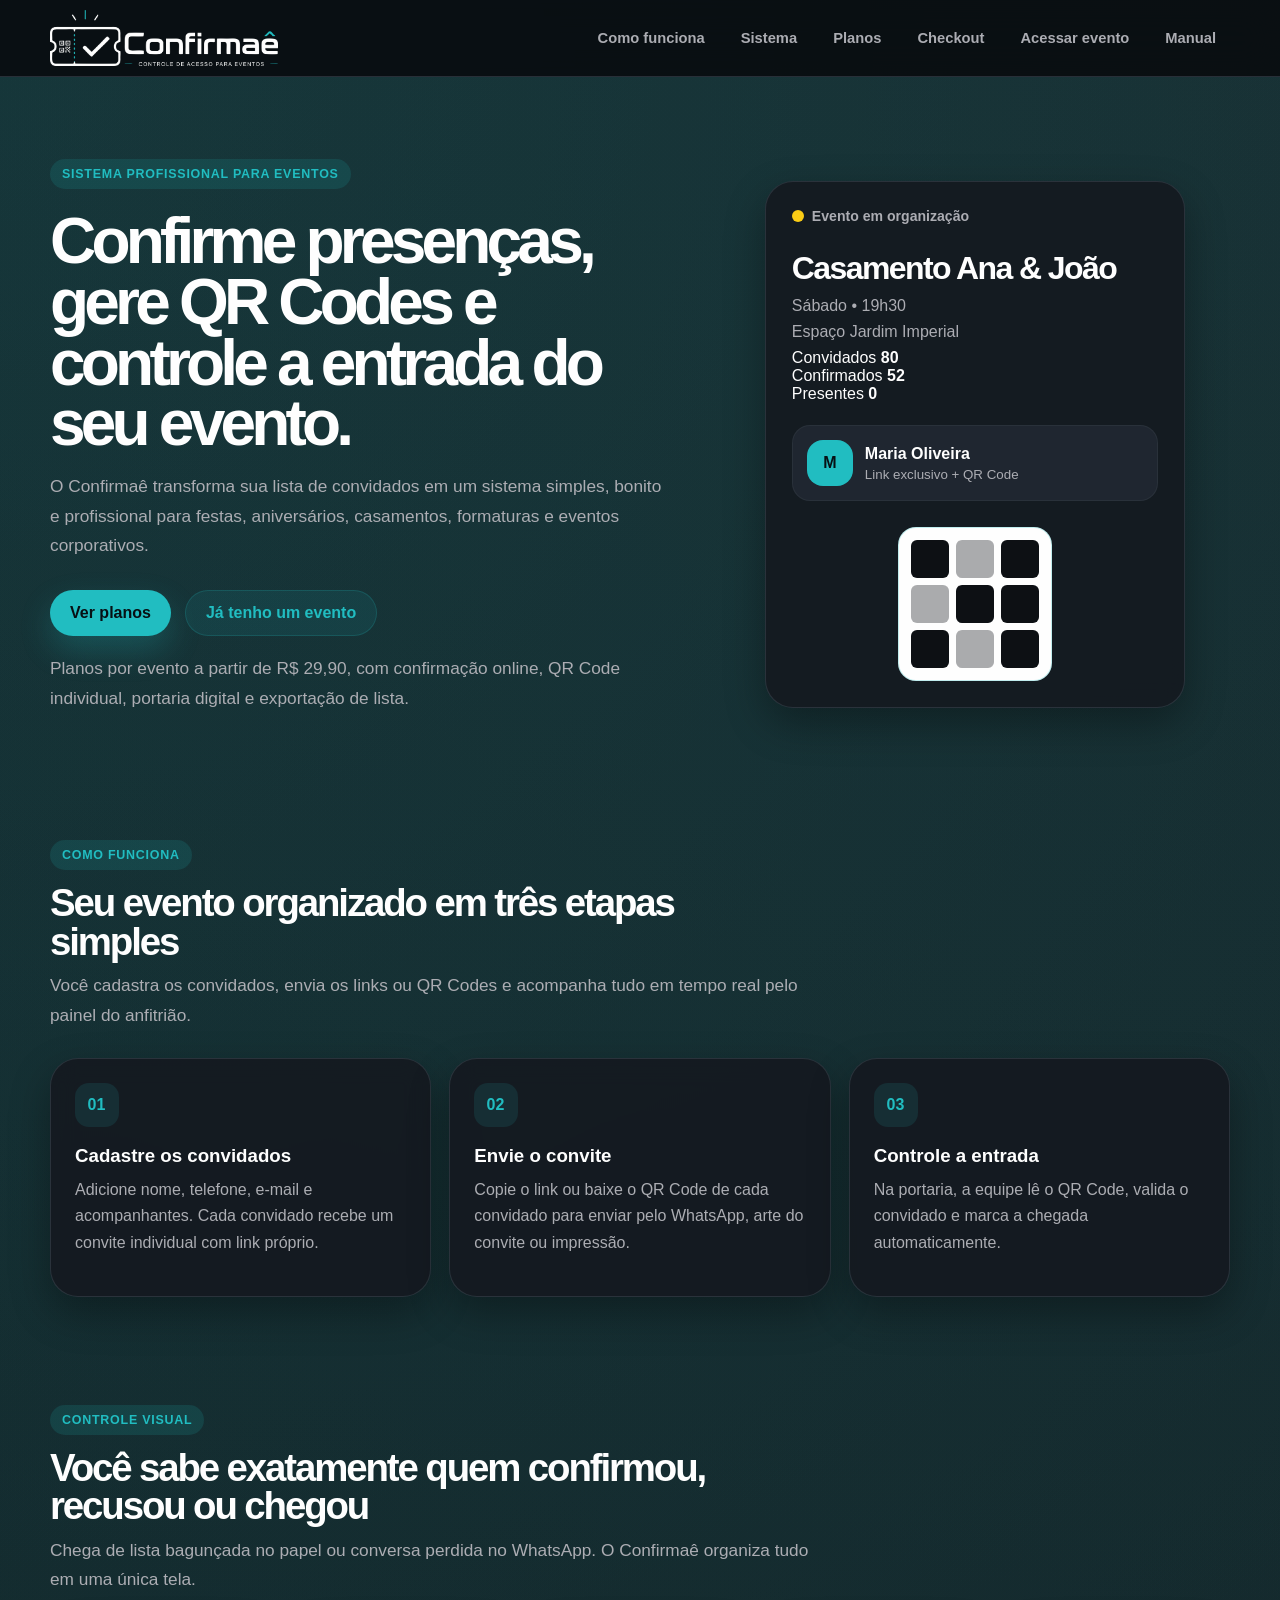
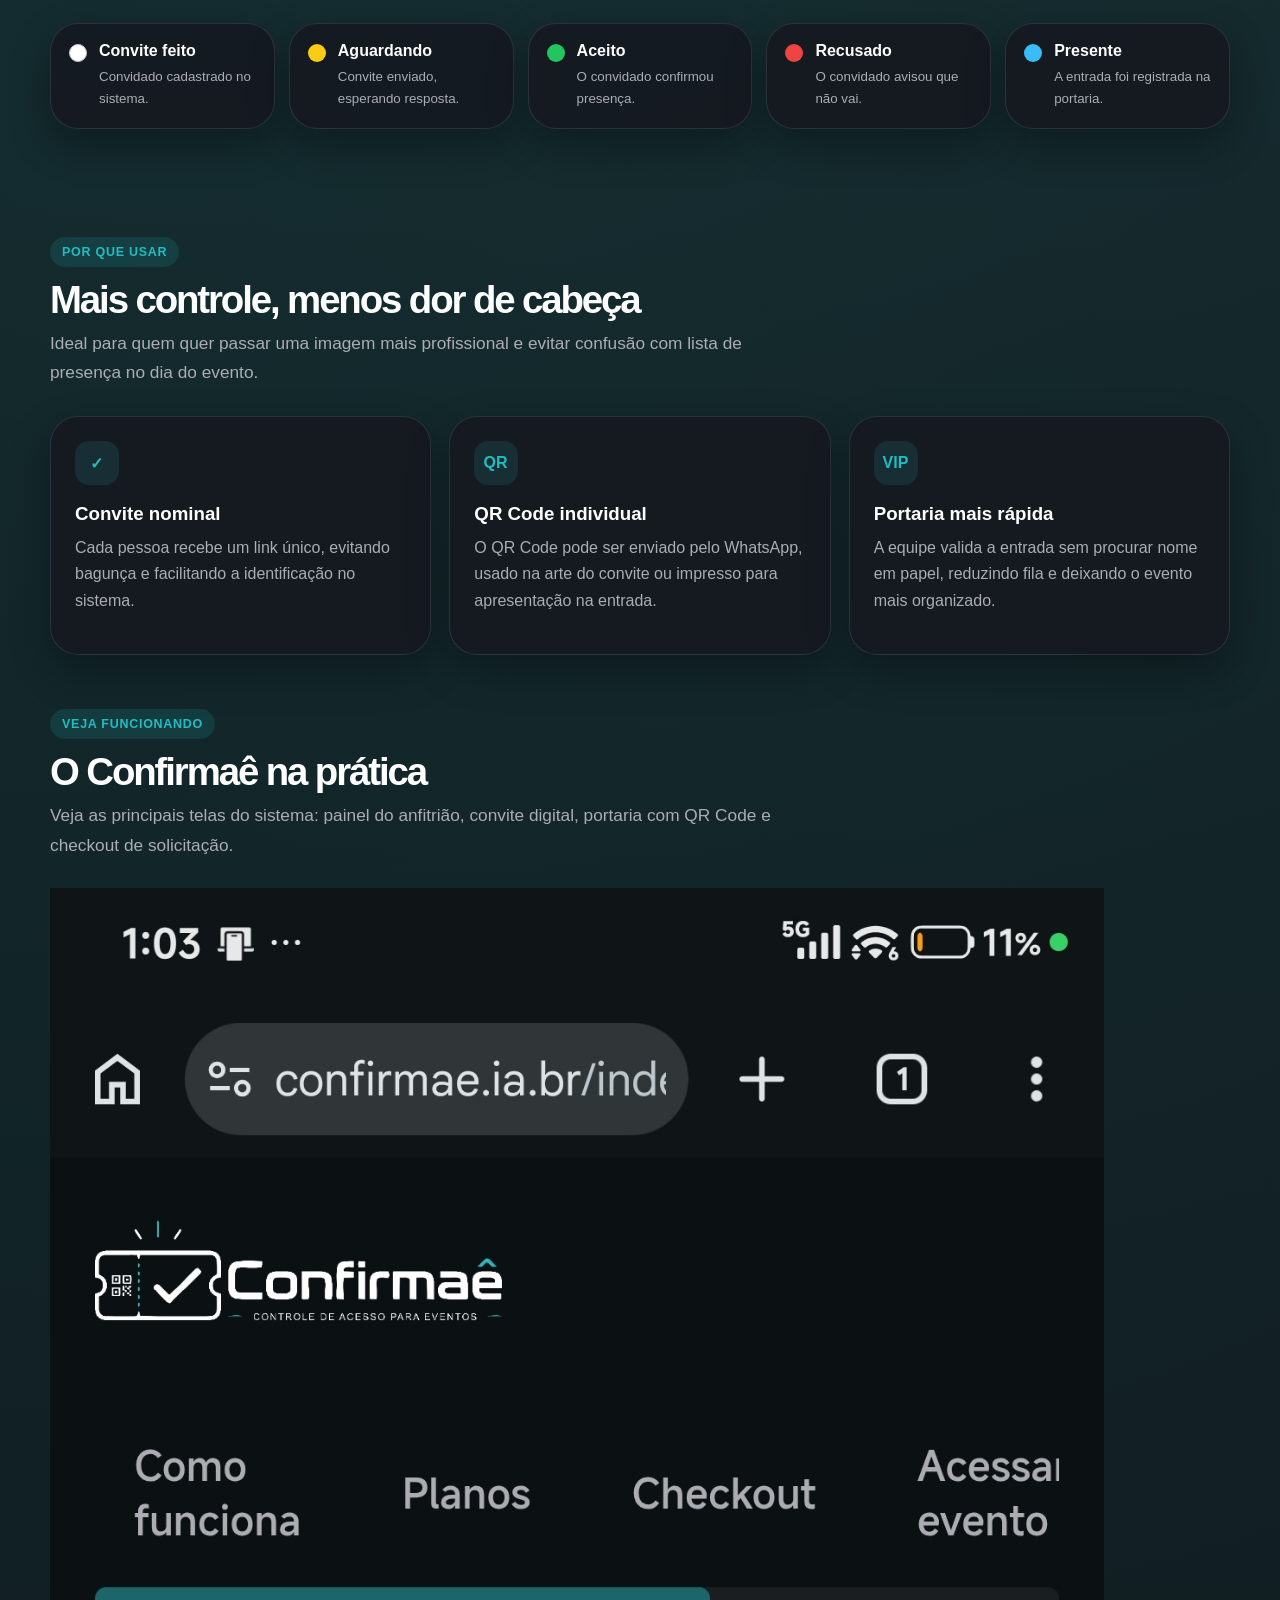
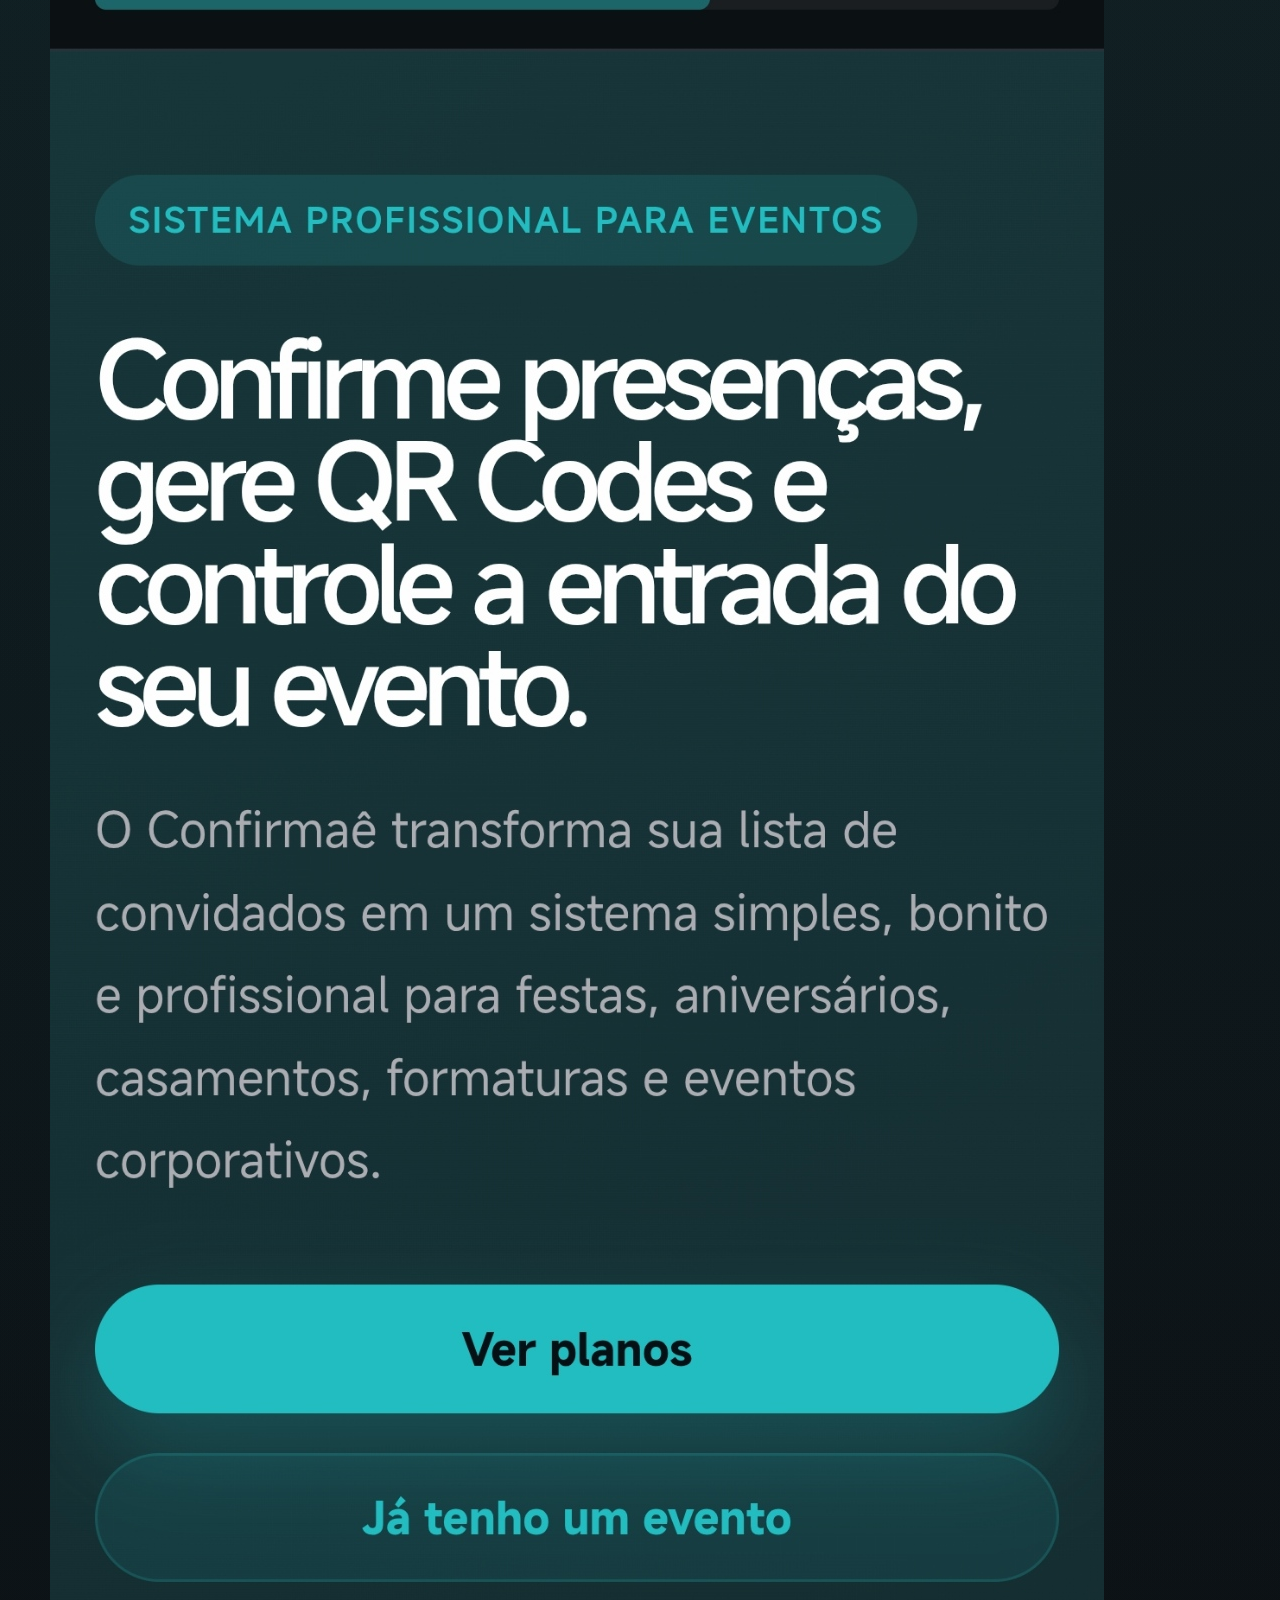
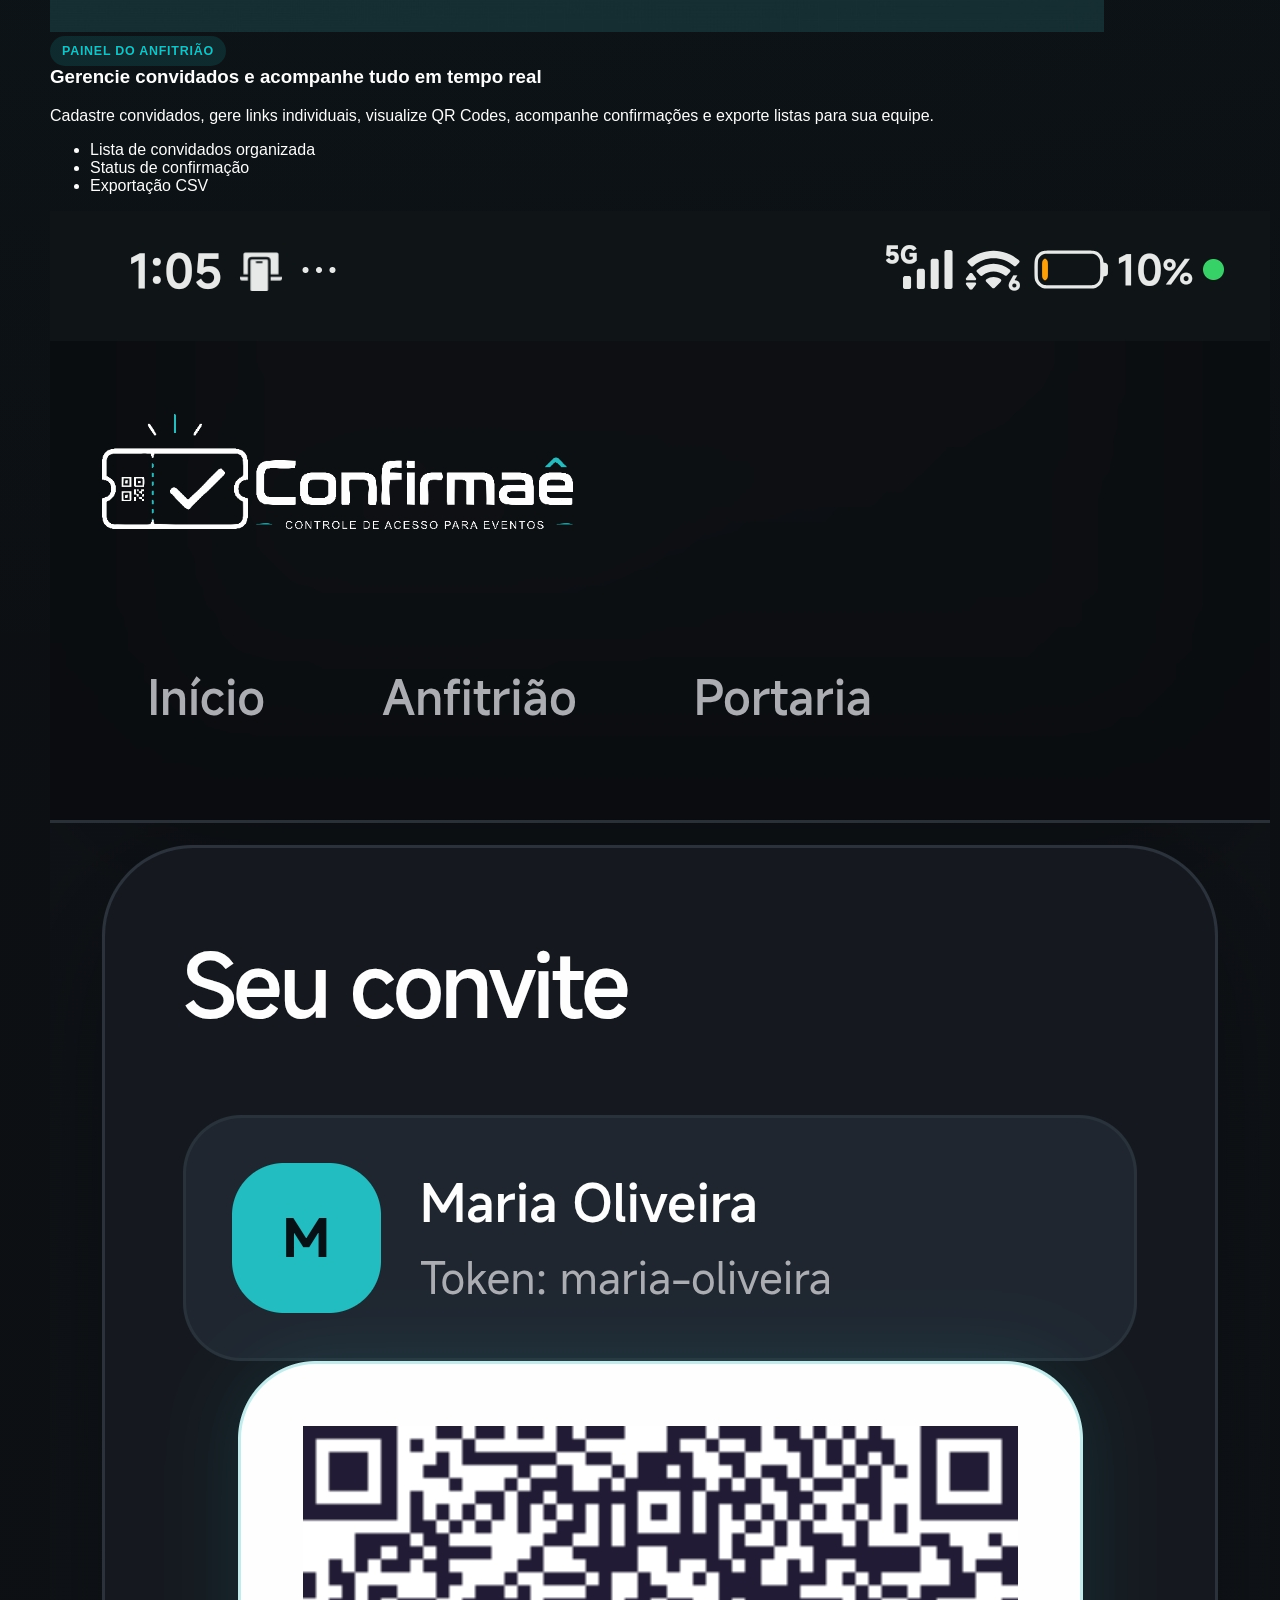
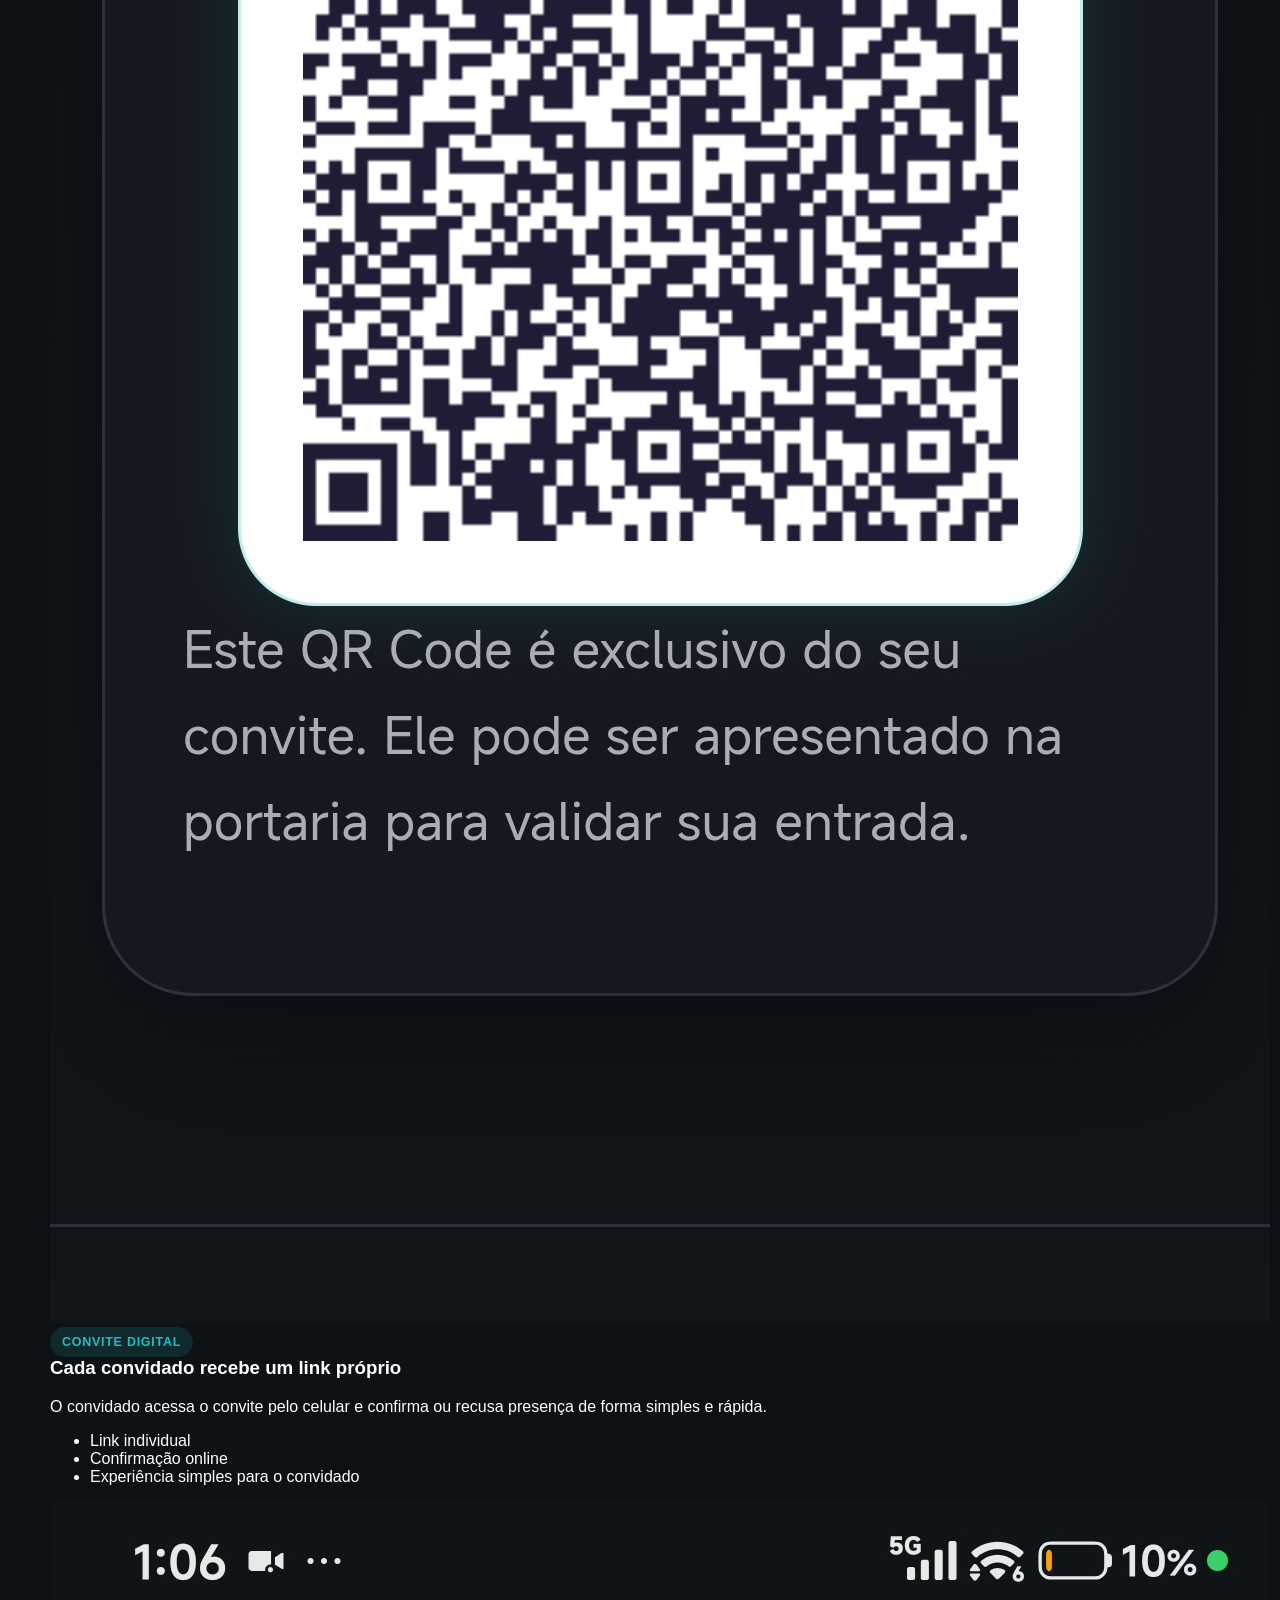
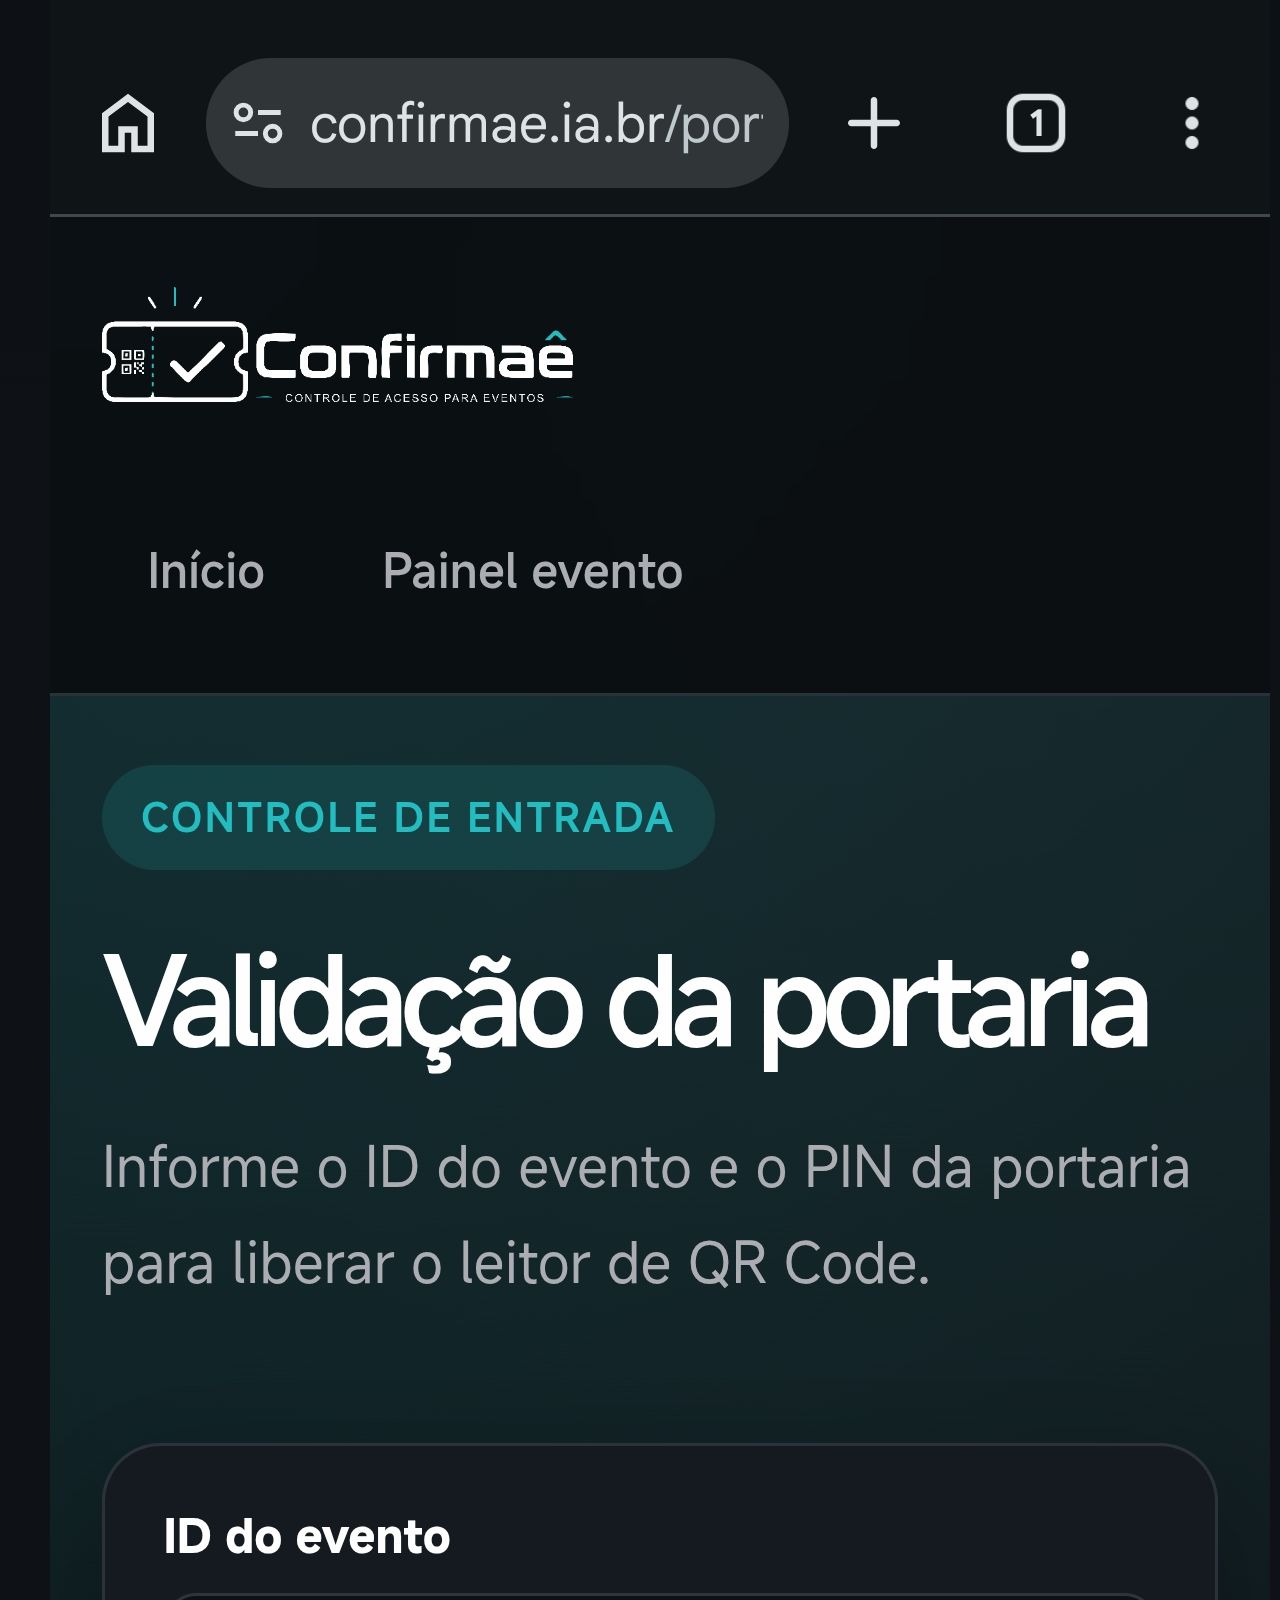
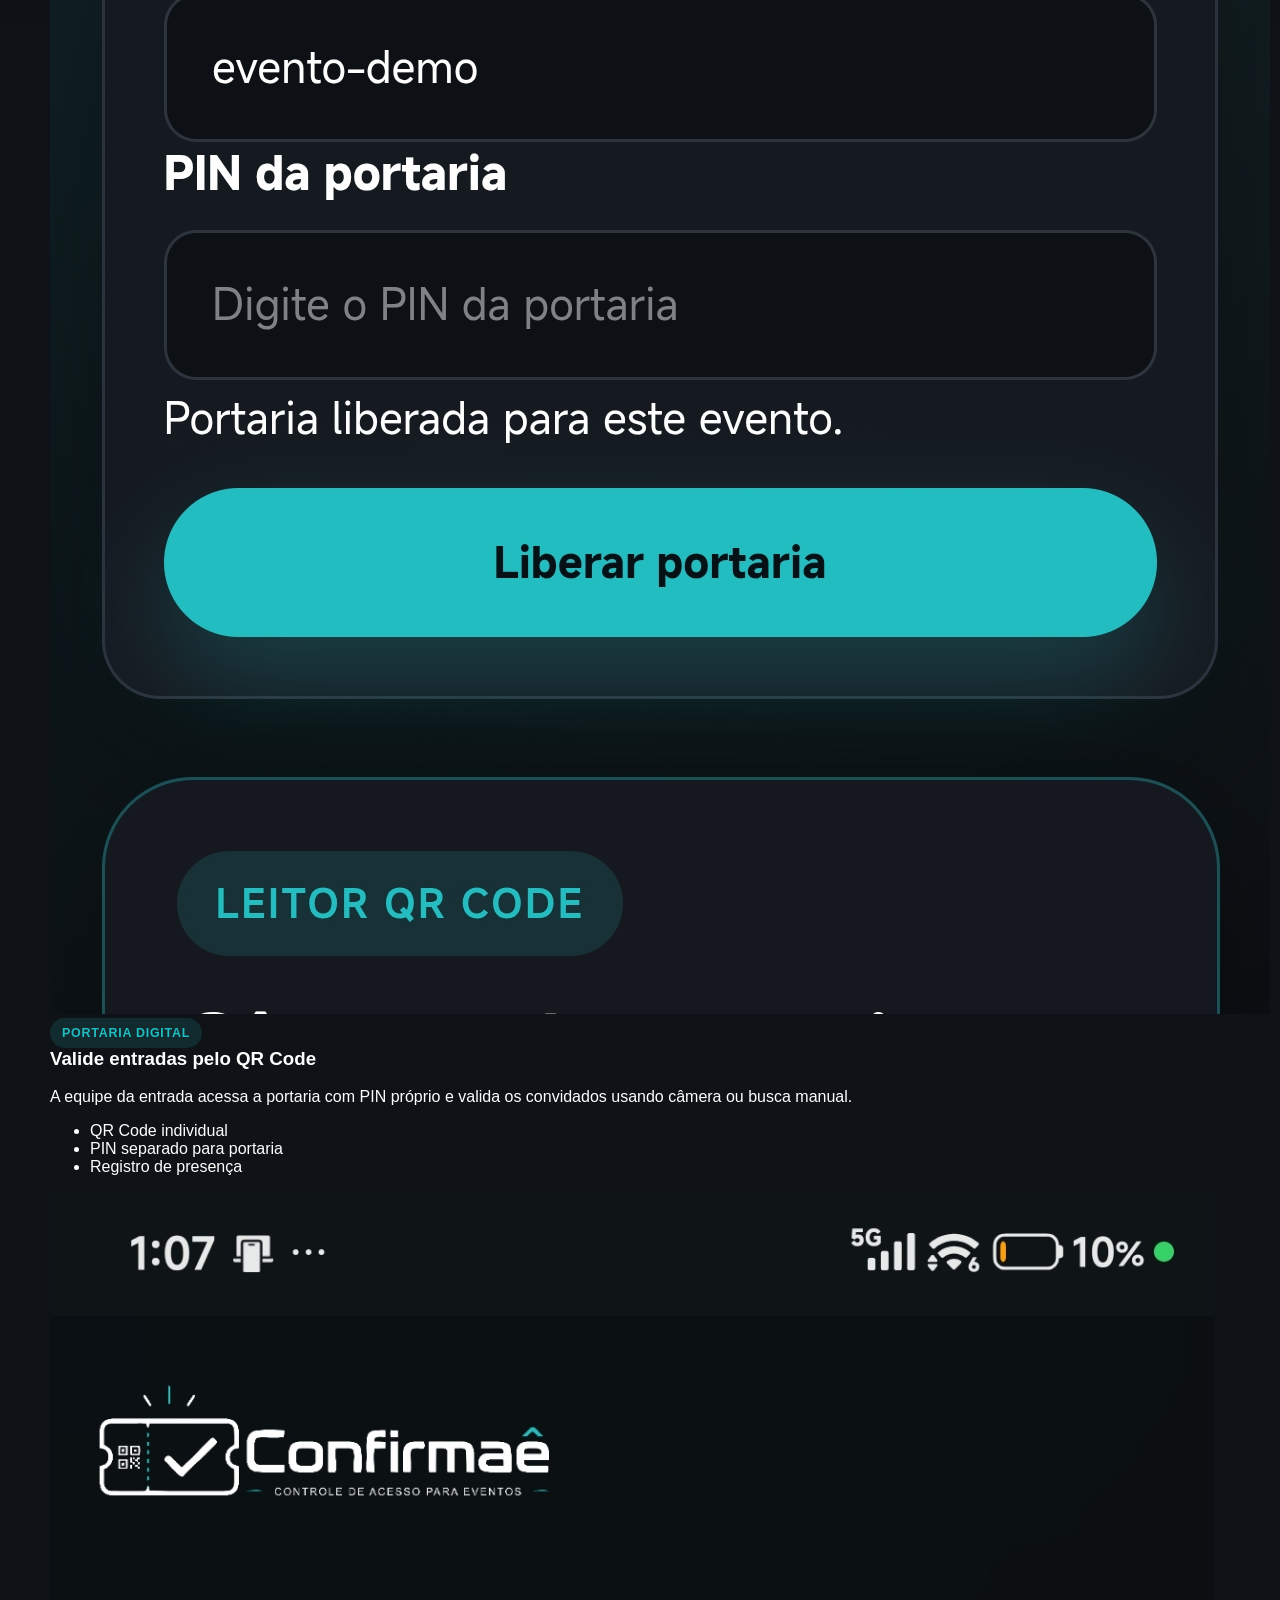
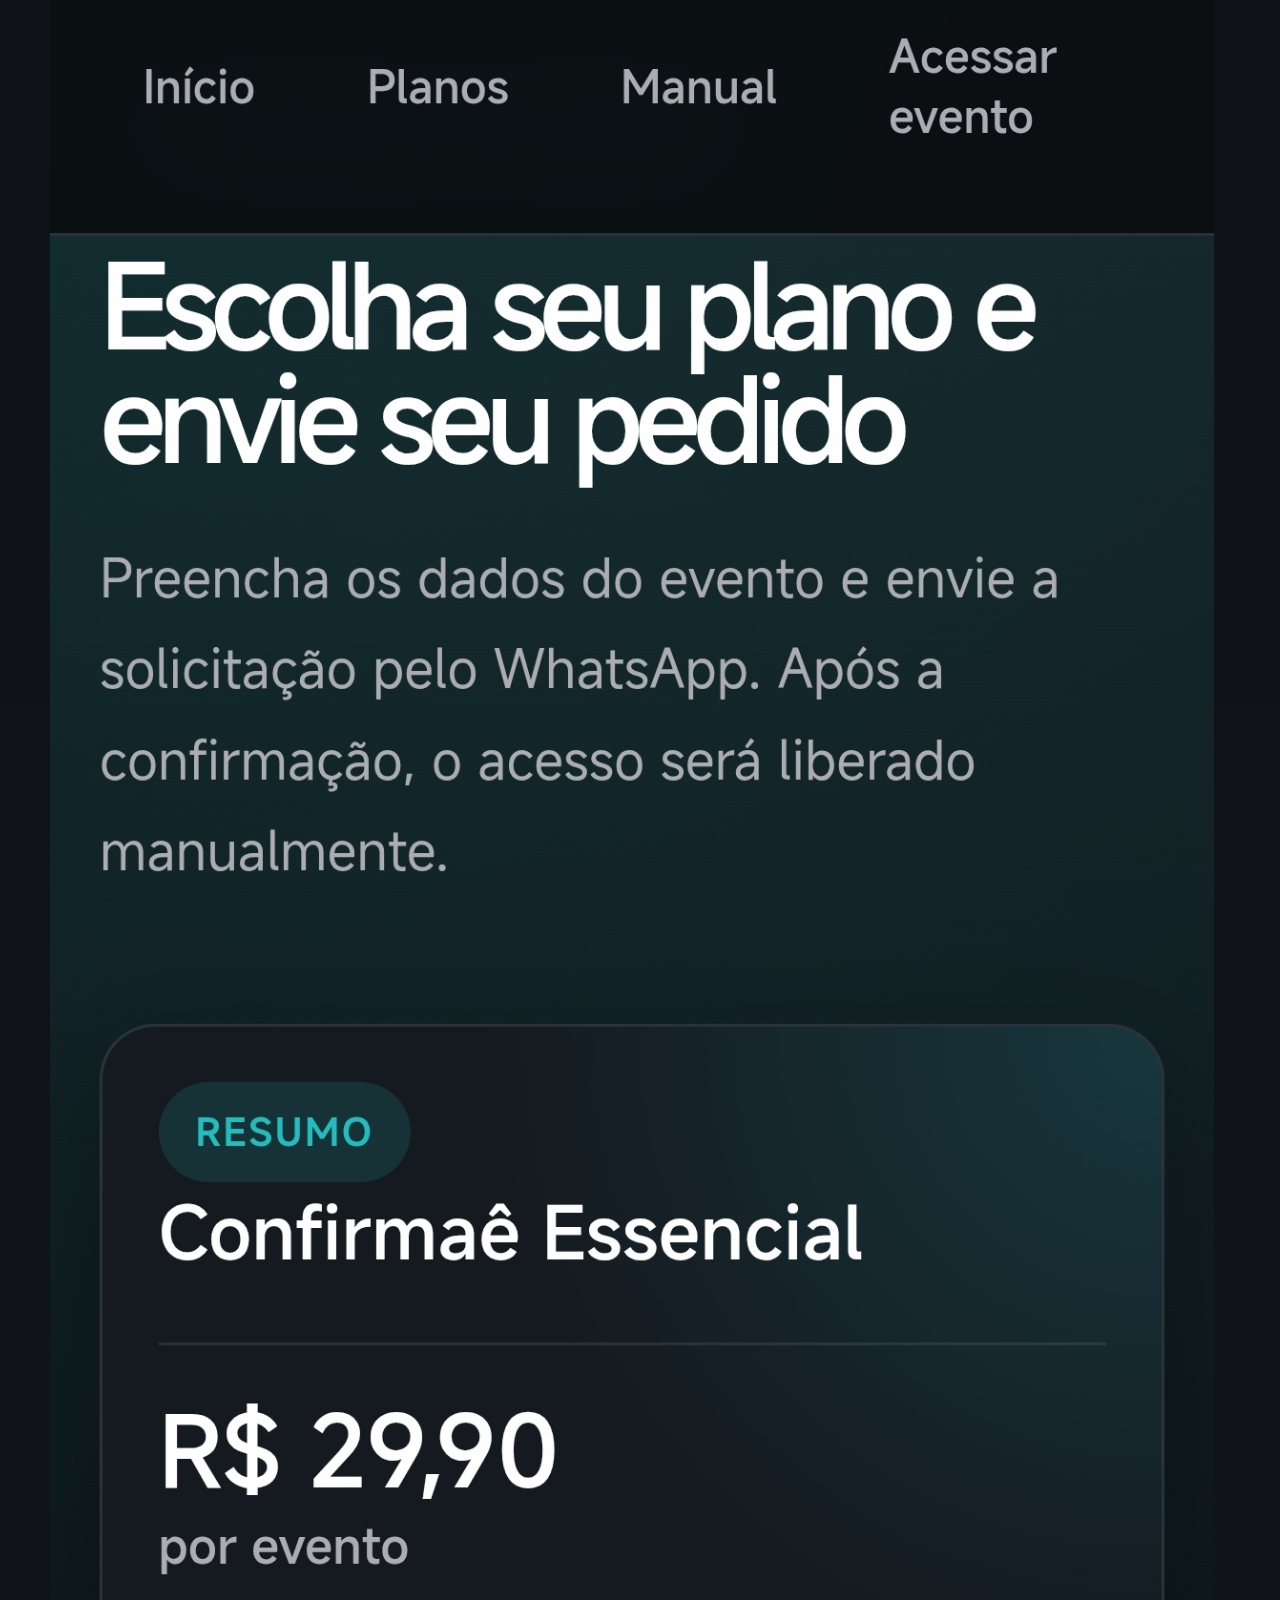
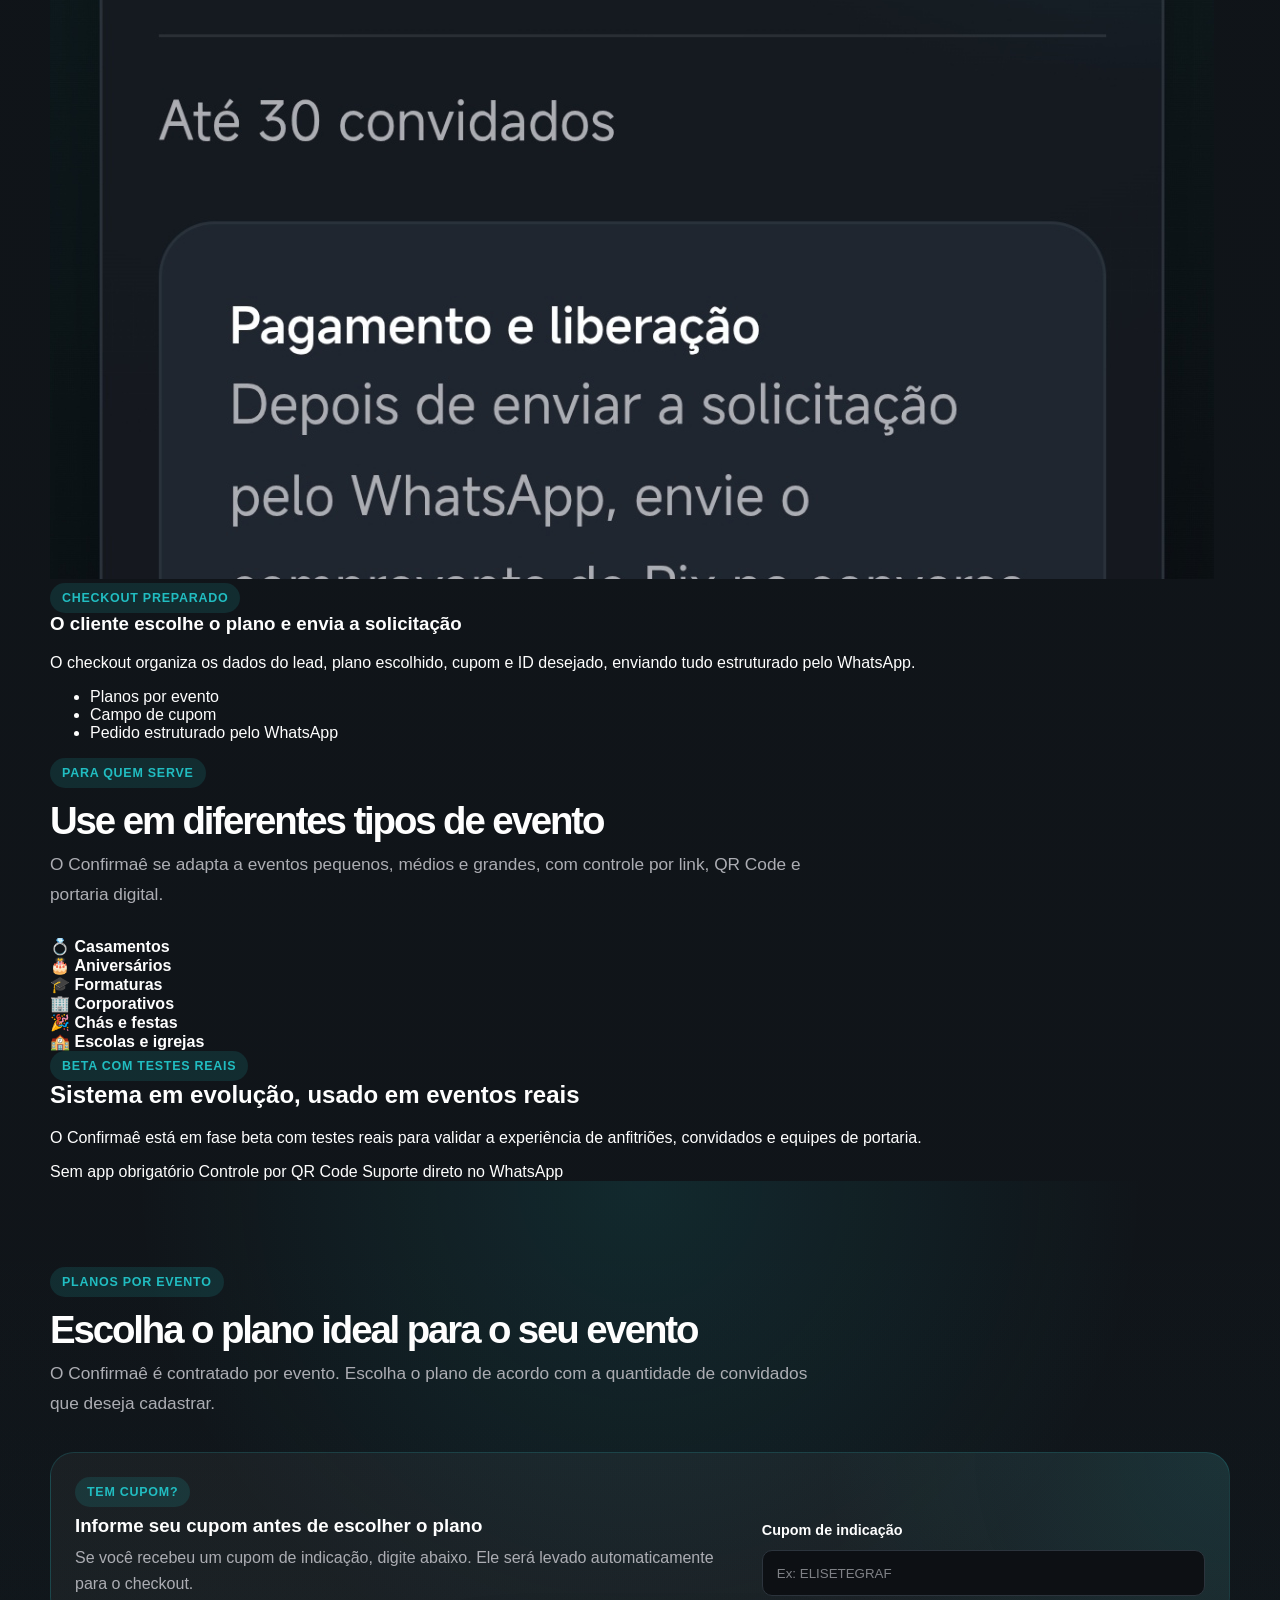
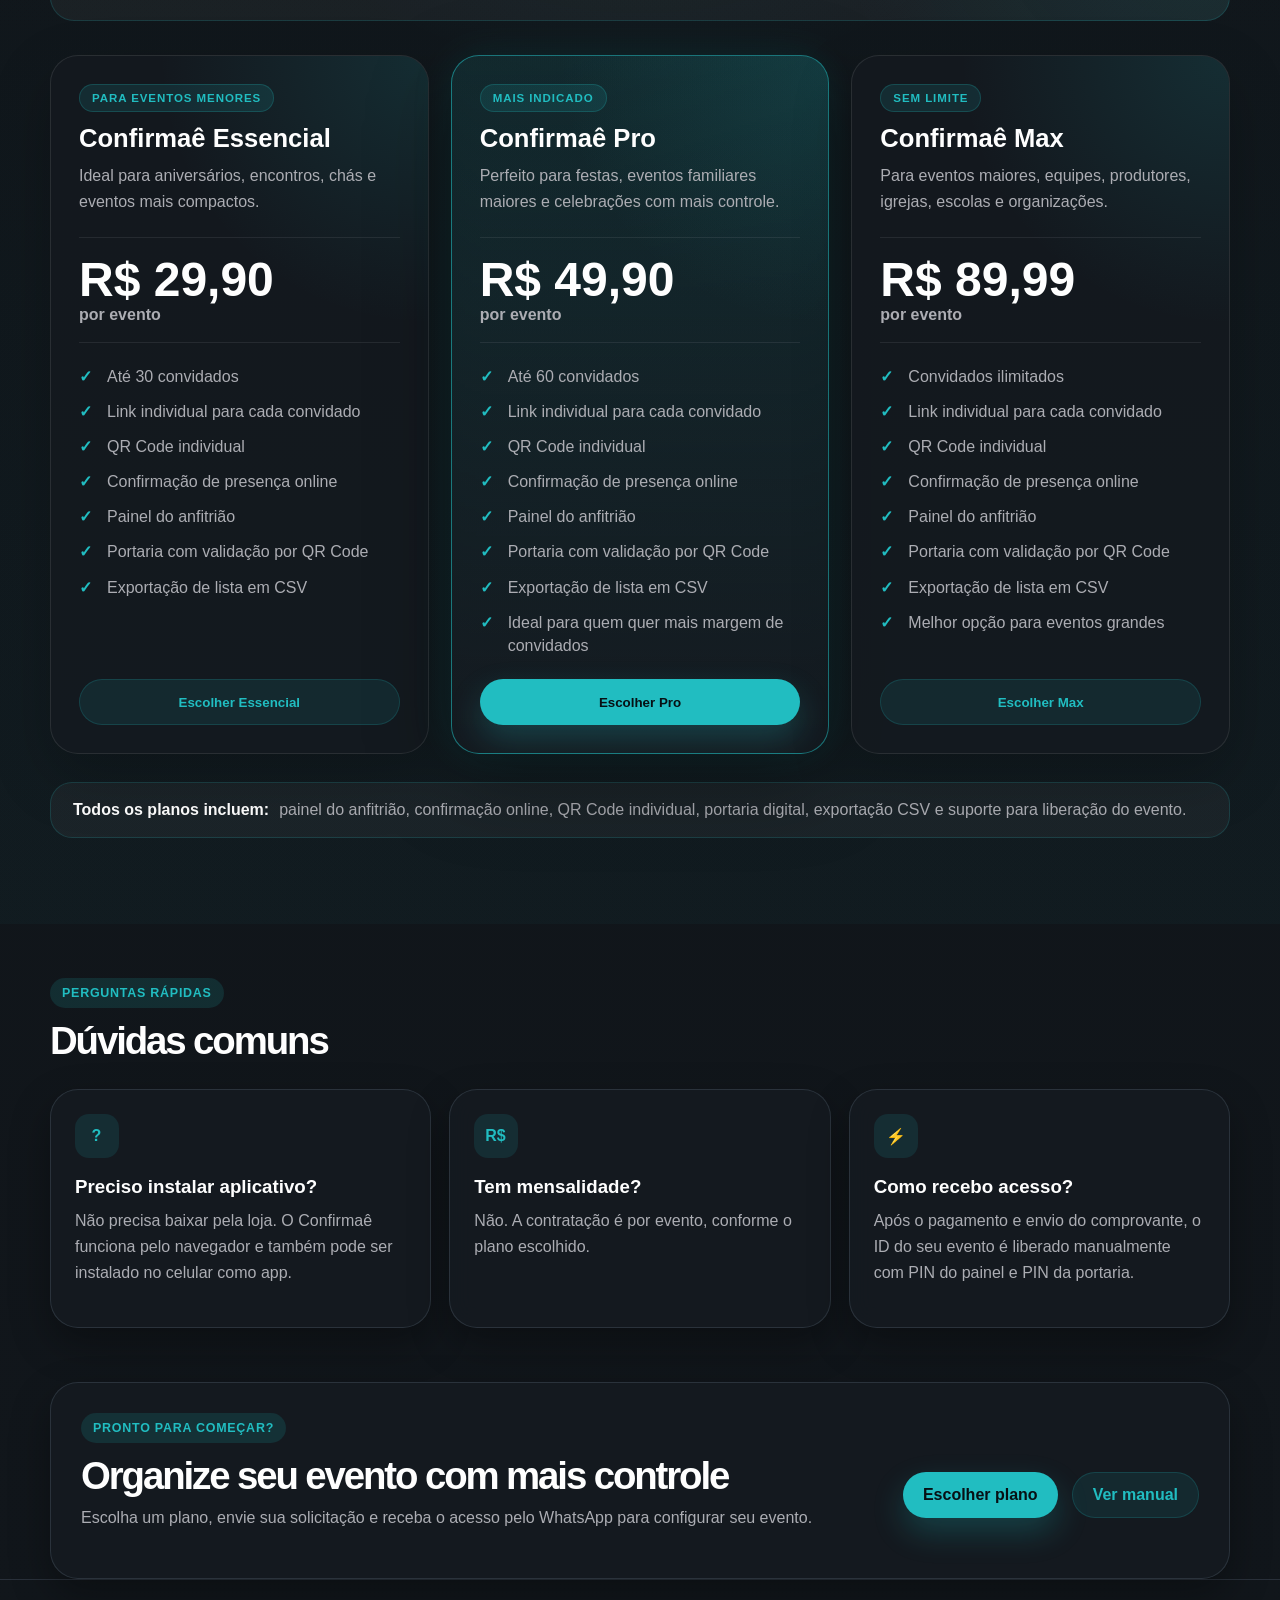
==== commit 477be22e: "Update index.html" ====
--- a/index.html
+++ b/index.html
@@ -19,7 +19,7 @@
 
   <link rel="icon" type="image/png" href="assets/img/confirmae-icon.png" />
   <link rel="apple-touch-icon" href="assets/img/confirmae-icon.png" />
-  <link rel="stylesheet" href="assets/css/style.css?v=pricing-3" />
+  <link rel="stylesheet" href="assets/css/style.css?v=visual-1" />
 </head>
 
 <body class="page-home">
@@ -32,10 +32,10 @@
 
       <nav class="main-nav" aria-label="Menu principal">
         <a href="#como-funciona">Como funciona</a>
+        <a href="#sistema">Sistema</a>
         <a href="#contratar">Planos</a>
         <a href="checkout.html">Checkout</a>
         <a href="admin.html">Acessar evento</a>
-        <a href="portaria.html">Portaria</a>
         <a href="manual.html">Manual</a>
       </nav>
     </div>
@@ -44,7 +44,7 @@
   <main>
     <section class="hero-section">
       <div class="container hero-grid">
-        <div class="hero-content">
+        <div class="hero-content reveal-up">
           <span class="eyebrow">Sistema profissional para eventos</span>
 
           <h1>
@@ -68,22 +68,39 @@
           </p>
         </div>
 
-        <aside class="hero-card" aria-label="Resumo do evento exemplo">
-          <div class="event-preview-card">
+        <aside class="hero-card reveal-up" aria-label="Resumo do evento exemplo">
+          <div class="event-preview-card hero-system-card">
             <div class="event-preview-top">
               <span class="status-dot status-dot-waiting"></span>
-              <span>Aguardando confirmação</span>
-            </div>
-
-            <h2>Evento com controle profissional</h2>
-
-            <p class="event-date">Confirmação online</p>
-            <p class="event-place">QR Code individual por convidado</p>
+              <span>Evento em organização</span>
+            </div>
+
+            <h2>Casamento Ana & João</h2>
+
+            <p class="event-date">Sábado • 19h30</p>
+            <p class="event-place">Espaço Jardim Imperial</p>
+
+            <div class="hero-mini-stats">
+              <div>
+                <span>Convidados</span>
+                <strong>80</strong>
+              </div>
+
+              <div>
+                <span>Confirmados</span>
+                <strong>52</strong>
+              </div>
+
+              <div>
+                <span>Presentes</span>
+                <strong>0</strong>
+              </div>
+            </div>
 
             <div class="guest-preview">
-              <span class="guest-avatar">C</span>
+              <span class="guest-avatar">M</span>
               <div>
-                <strong>Convidado nominal</strong>
+                <strong>Maria Oliveira</strong>
                 <small>Link exclusivo + QR Code</small>
               </div>
             </div>
@@ -106,7 +123,7 @@
 
     <section class="features-section" id="como-funciona">
       <div class="container">
-        <div class="section-heading">
+        <div class="section-heading reveal-up">
           <span class="eyebrow">Como funciona</span>
           <h2>Seu evento organizado em três etapas simples</h2>
           <p>
@@ -116,7 +133,7 @@
         </div>
 
         <div class="features-grid">
-          <article class="feature-card">
+          <article class="feature-card reveal-up">
             <div class="feature-icon">01</div>
             <h3>Cadastre os convidados</h3>
             <p>
@@ -125,7 +142,7 @@
             </p>
           </article>
 
-          <article class="feature-card">
+          <article class="feature-card reveal-up">
             <div class="feature-icon">02</div>
             <h3>Envie o convite</h3>
             <p>
@@ -134,7 +151,7 @@
             </p>
           </article>
 
-          <article class="feature-card">
+          <article class="feature-card reveal-up">
             <div class="feature-icon">03</div>
             <h3>Controle a entrada</h3>
             <p>
@@ -148,7 +165,7 @@
 
     <section class="status-section">
       <div class="container">
-        <div class="section-heading">
+        <div class="section-heading reveal-up">
           <span class="eyebrow">Controle visual</span>
           <h2>Você sabe exatamente quem confirmou, recusou ou chegou</h2>
           <p>
@@ -158,7 +175,7 @@
         </div>
 
         <div class="status-grid">
-          <article class="status-card status-created">
+          <article class="status-card status-created reveal-up">
             <span></span>
             <div>
               <strong>Convite feito</strong>
@@ -166,7 +183,7 @@
             </div>
           </article>
 
-          <article class="status-card status-waiting">
+          <article class="status-card status-waiting reveal-up">
             <span></span>
             <div>
               <strong>Aguardando</strong>
@@ -174,7 +191,7 @@
             </div>
           </article>
 
-          <article class="status-card status-accepted">
+          <article class="status-card status-accepted reveal-up">
             <span></span>
             <div>
               <strong>Aceito</strong>
@@ -182,7 +199,7 @@
             </div>
           </article>
 
-          <article class="status-card status-declined">
+          <article class="status-card status-declined reveal-up">
             <span></span>
             <div>
               <strong>Recusado</strong>
@@ -190,7 +207,7 @@
             </div>
           </article>
 
-          <article class="status-card status-present">
+          <article class="status-card status-present reveal-up">
             <span></span>
             <div>
               <strong>Presente</strong>
@@ -203,7 +220,7 @@
 
     <section class="features-section">
       <div class="container">
-        <div class="section-heading">
+        <div class="section-heading reveal-up">
           <span class="eyebrow">Por que usar</span>
           <h2>Mais controle, menos dor de cabeça</h2>
           <p>
@@ -213,7 +230,7 @@
         </div>
 
         <div class="features-grid">
-          <article class="feature-card">
+          <article class="feature-card reveal-up">
             <div class="feature-icon">✓</div>
             <h3>Convite nominal</h3>
             <p>
@@ -222,7 +239,7 @@
             </p>
           </article>
 
-          <article class="feature-card">
+          <article class="feature-card reveal-up">
             <div class="feature-icon">QR</div>
             <h3>QR Code individual</h3>
             <p>
@@ -231,7 +248,7 @@
             </p>
           </article>
 
-          <article class="feature-card">
+          <article class="feature-card reveal-up">
             <div class="feature-icon">VIP</div>
             <h3>Portaria mais rápida</h3>
             <p>
@@ -243,9 +260,190 @@
       </div>
     </section>
 
+    <section class="system-preview-section" id="sistema">
+      <div class="container">
+        <div class="section-heading reveal-up">
+          <span class="eyebrow">Veja funcionando</span>
+          <h2>O Confirmaê na prática</h2>
+          <p>
+            Veja as principais telas do sistema: painel do anfitrião, convite digital,
+            portaria com QR Code e checkout de solicitação.
+          </p>
+        </div>
+
+        <div class="system-showcase-list">
+          <article class="system-showcase-card reveal-up">
+            <div class="system-showcase-image">
+              <img
+                src="assets/img/mockup-painel.png"
+                alt="Painel do anfitrião do Confirmaê"
+                loading="lazy"
+              />
+            </div>
+
+            <div class="system-showcase-content">
+              <span class="eyebrow">Painel do anfitrião</span>
+              <h3>Gerencie convidados e acompanhe tudo em tempo real</h3>
+              <p>
+                Cadastre convidados, gere links individuais, visualize QR Codes,
+                acompanhe confirmações e exporte listas para sua equipe.
+              </p>
+
+              <ul class="showcase-feature-list">
+                <li>Lista de convidados organizada</li>
+                <li>Status de confirmação</li>
+                <li>Exportação CSV</li>
+              </ul>
+            </div>
+          </article>
+
+          <article class="system-showcase-card system-showcase-card-reverse reveal-up">
+            <div class="system-showcase-image">
+              <img
+                src="assets/img/mockup-convite.png"
+                alt="Convite digital individual do Confirmaê"
+                loading="lazy"
+              />
+            </div>
+
+            <div class="system-showcase-content">
+              <span class="eyebrow">Convite digital</span>
+              <h3>Cada convidado recebe um link próprio</h3>
+              <p>
+                O convidado acessa o convite pelo celular e confirma ou recusa presença
+                de forma simples e rápida.
+              </p>
+
+              <ul class="showcase-feature-list">
+                <li>Link individual</li>
+                <li>Confirmação online</li>
+                <li>Experiência simples para o convidado</li>
+              </ul>
+            </div>
+          </article>
+
+          <article class="system-showcase-card reveal-up">
+            <div class="system-showcase-image">
+              <img
+                src="assets/img/mockup-portaria.png"
+                alt="Portaria digital do Confirmaê com QR Code"
+                loading="lazy"
+              />
+            </div>
+
+            <div class="system-showcase-content">
+              <span class="eyebrow">Portaria digital</span>
+              <h3>Valide entradas pelo QR Code</h3>
+              <p>
+                A equipe da entrada acessa a portaria com PIN próprio e valida os
+                convidados usando câmera ou busca manual.
+              </p>
+
+              <ul class="showcase-feature-list">
+                <li>QR Code individual</li>
+                <li>PIN separado para portaria</li>
+                <li>Registro de presença</li>
+              </ul>
+            </div>
+          </article>
+
+          <article class="system-showcase-card system-showcase-card-reverse reveal-up">
+            <div class="system-showcase-image">
+              <img
+                src="assets/img/mockup-checkout.png"
+                alt="Checkout do Confirmaê para solicitação de plano"
+                loading="lazy"
+              />
+            </div>
+
+            <div class="system-showcase-content">
+              <span class="eyebrow">Checkout preparado</span>
+              <h3>O cliente escolhe o plano e envia a solicitação</h3>
+              <p>
+                O checkout organiza os dados do lead, plano escolhido, cupom e ID desejado,
+                enviando tudo estruturado pelo WhatsApp.
+              </p>
+
+              <ul class="showcase-feature-list">
+                <li>Planos por evento</li>
+                <li>Campo de cupom</li>
+                <li>Pedido estruturado pelo WhatsApp</li>
+              </ul>
+            </div>
+          </article>
+        </div>
+      </div>
+    </section>
+
+    <section class="event-types-section">
+      <div class="container">
+        <div class="section-heading reveal-up">
+          <span class="eyebrow">Para quem serve</span>
+          <h2>Use em diferentes tipos de evento</h2>
+          <p>
+            O Confirmaê se adapta a eventos pequenos, médios e grandes,
+            com controle por link, QR Code e portaria digital.
+          </p>
+        </div>
+
+        <div class="event-types-grid">
+          <article class="event-type-card reveal-up">
+            <span>💍</span>
+            <strong>Casamentos</strong>
+          </article>
+
+          <article class="event-type-card reveal-up">
+            <span>🎂</span>
+            <strong>Aniversários</strong>
+          </article>
+
+          <article class="event-type-card reveal-up">
+            <span>🎓</span>
+            <strong>Formaturas</strong>
+          </article>
+
+          <article class="event-type-card reveal-up">
+            <span>🏢</span>
+            <strong>Corporativos</strong>
+          </article>
+
+          <article class="event-type-card reveal-up">
+            <span>🎉</span>
+            <strong>Chás e festas</strong>
+          </article>
+
+          <article class="event-type-card reveal-up">
+            <span>🏫</span>
+            <strong>Escolas e igrejas</strong>
+          </article>
+        </div>
+      </div>
+    </section>
+
+    <section class="trust-section">
+      <div class="container">
+        <article class="trust-card reveal-up">
+          <div>
+            <span class="eyebrow">Beta com testes reais</span>
+            <h2>Sistema em evolução, usado em eventos reais</h2>
+            <p>
+              O Confirmaê está em fase beta com testes reais para validar a experiência
+              de anfitriões, convidados e equipes de portaria.
+            </p>
+          </div>
+
+          <div class="trust-badges">
+            <span>Sem app obrigatório</span>
+            <span>Controle por QR Code</span>
+            <span>Suporte direto no WhatsApp</span>
+          </div>
+        </article>
+      </div>
+    </section>
+
     <section class="pricing-section" id="contratar">
       <div class="container">
-        <div class="section-heading">
+        <div class="section-heading reveal-up">
           <span class="eyebrow">Planos por evento</span>
           <h2>Escolha o plano ideal para o seu evento</h2>
           <p>
@@ -254,7 +452,7 @@
           </p>
         </div>
 
-        <div class="pricing-coupon-box">
+        <div class="pricing-coupon-box reveal-up">
           <div>
             <span class="eyebrow">Tem cupom?</span>
             <h3>Informe seu cupom antes de escolher o plano</h3>
@@ -275,7 +473,7 @@
         </div>
 
         <div class="pricing-grid">
-          <article class="pricing-card">
+          <article class="pricing-card reveal-up">
             <div class="pricing-card-header">
               <span class="pricing-badge">Para eventos menores</span>
               <h3>Confirmaê Essencial</h3>
@@ -308,7 +506,7 @@
             </button>
           </article>
 
-          <article class="pricing-card pricing-card-featured">
+          <article class="pricing-card pricing-card-featured reveal-up">
             <div class="pricing-card-header">
               <span class="pricing-badge">Mais indicado</span>
               <h3>Confirmaê Pro</h3>
@@ -342,7 +540,7 @@
             </button>
           </article>
 
-          <article class="pricing-card">
+          <article class="pricing-card reveal-up">
             <div class="pricing-card-header">
               <span class="pricing-badge">Sem limite</span>
               <h3>Confirmaê Max</h3>
@@ -377,7 +575,7 @@
           </article>
         </div>
 
-        <div class="pricing-note">
+        <div class="pricing-note reveal-up">
           <strong>Todos os planos incluem:</strong>
           <span>
             painel do anfitrião, confirmação online, QR Code individual,
@@ -389,13 +587,13 @@
 
     <section class="features-section">
       <div class="container">
-        <div class="section-heading">
+        <div class="section-heading reveal-up">
           <span class="eyebrow">Perguntas rápidas</span>
           <h2>Dúvidas comuns</h2>
         </div>
 
         <div class="features-grid">
-          <article class="feature-card">
+          <article class="feature-card reveal-up">
             <div class="feature-icon">?</div>
             <h3>Preciso instalar aplicativo?</h3>
             <p>
@@ -404,7 +602,7 @@
             </p>
           </article>
 
-          <article class="feature-card">
+          <article class="feature-card reveal-up">
             <div class="feature-icon">R$</div>
             <h3>Tem mensalidade?</h3>
             <p>
@@ -412,7 +610,7 @@
             </p>
           </article>
 
-          <article class="feature-card">
+          <article class="feature-card reveal-up">
             <div class="feature-icon">⚡</div>
             <h3>Como recebo acesso?</h3>
             <p>
@@ -421,6 +619,26 @@
             </p>
           </article>
         </div>
+      </div>
+    </section>
+
+    <section class="final-cta-section">
+      <div class="container">
+        <article class="next-step-card final-cta-card reveal-up">
+          <div>
+            <span class="eyebrow">Pronto para começar?</span>
+            <h2>Organize seu evento com mais controle</h2>
+            <p>
+              Escolha um plano, envie sua solicitação e receba o acesso pelo WhatsApp
+              para configurar seu evento.
+            </p>
+          </div>
+
+          <div class="hero-actions">
+            <a href="#contratar" class="btn btn-primary">Escolher plano</a>
+            <a href="manual.html" class="btn btn-secondary">Ver manual</a>
+          </div>
+        </article>
       </div>
     </section>
   </main>
@@ -448,7 +666,7 @@
     </div>
   </footer>
 
-  <script src="assets/js/theme.js?v=pricing-3"></script>
+  <script src="assets/js/theme.js?v=visual-1"></script>
 
   <script>
     function normalizeCoupon(value) {
@@ -481,6 +699,7 @@
     });
   </script>
 
+  <script src="assets/js/animations.js?v=visual-1"></script>
   <script src="assets/js/pwa.js?v=pwa-1"></script>
 </body>
 </html>
--- a/assets/css/style.css
+++ b/assets/css/style.css
@@ -2037,3 +2037,42 @@
     grid-template-columns: 1fr;
   }
 }
+/* =========================================================
+   Cupom na home antes do checkout
+   ========================================================= */
+
+.pricing-coupon-box {
+  display: grid;
+  grid-template-columns: minmax(0, 1.2fr) minmax(260px, 0.8fr);
+  gap: 22px;
+  align-items: end;
+  margin-top: 34px;
+  padding: 24px;
+  background:
+    radial-gradient(circle at top right, rgba(33, 189, 193, 0.12), transparent 34%),
+    rgba(254, 254, 254, 0.045);
+  border: 1px solid rgba(33, 189, 193, 0.18);
+  border-radius: 24px;
+}
+
+.pricing-coupon-box h3 {
+  margin: 8px 0 8px;
+  color: var(--color-text);
+}
+
+.pricing-coupon-box p {
+  margin: 0;
+  color: var(--color-muted);
+  line-height: 1.6;
+}
+
+.pricing-coupon-box .form-group {
+  margin: 0;
+}
+
+@media (max-width: 760px) {
+  .pricing-coupon-box {
+    grid-template-columns: 1fr;
+    align-items: stretch;
+  }
+}
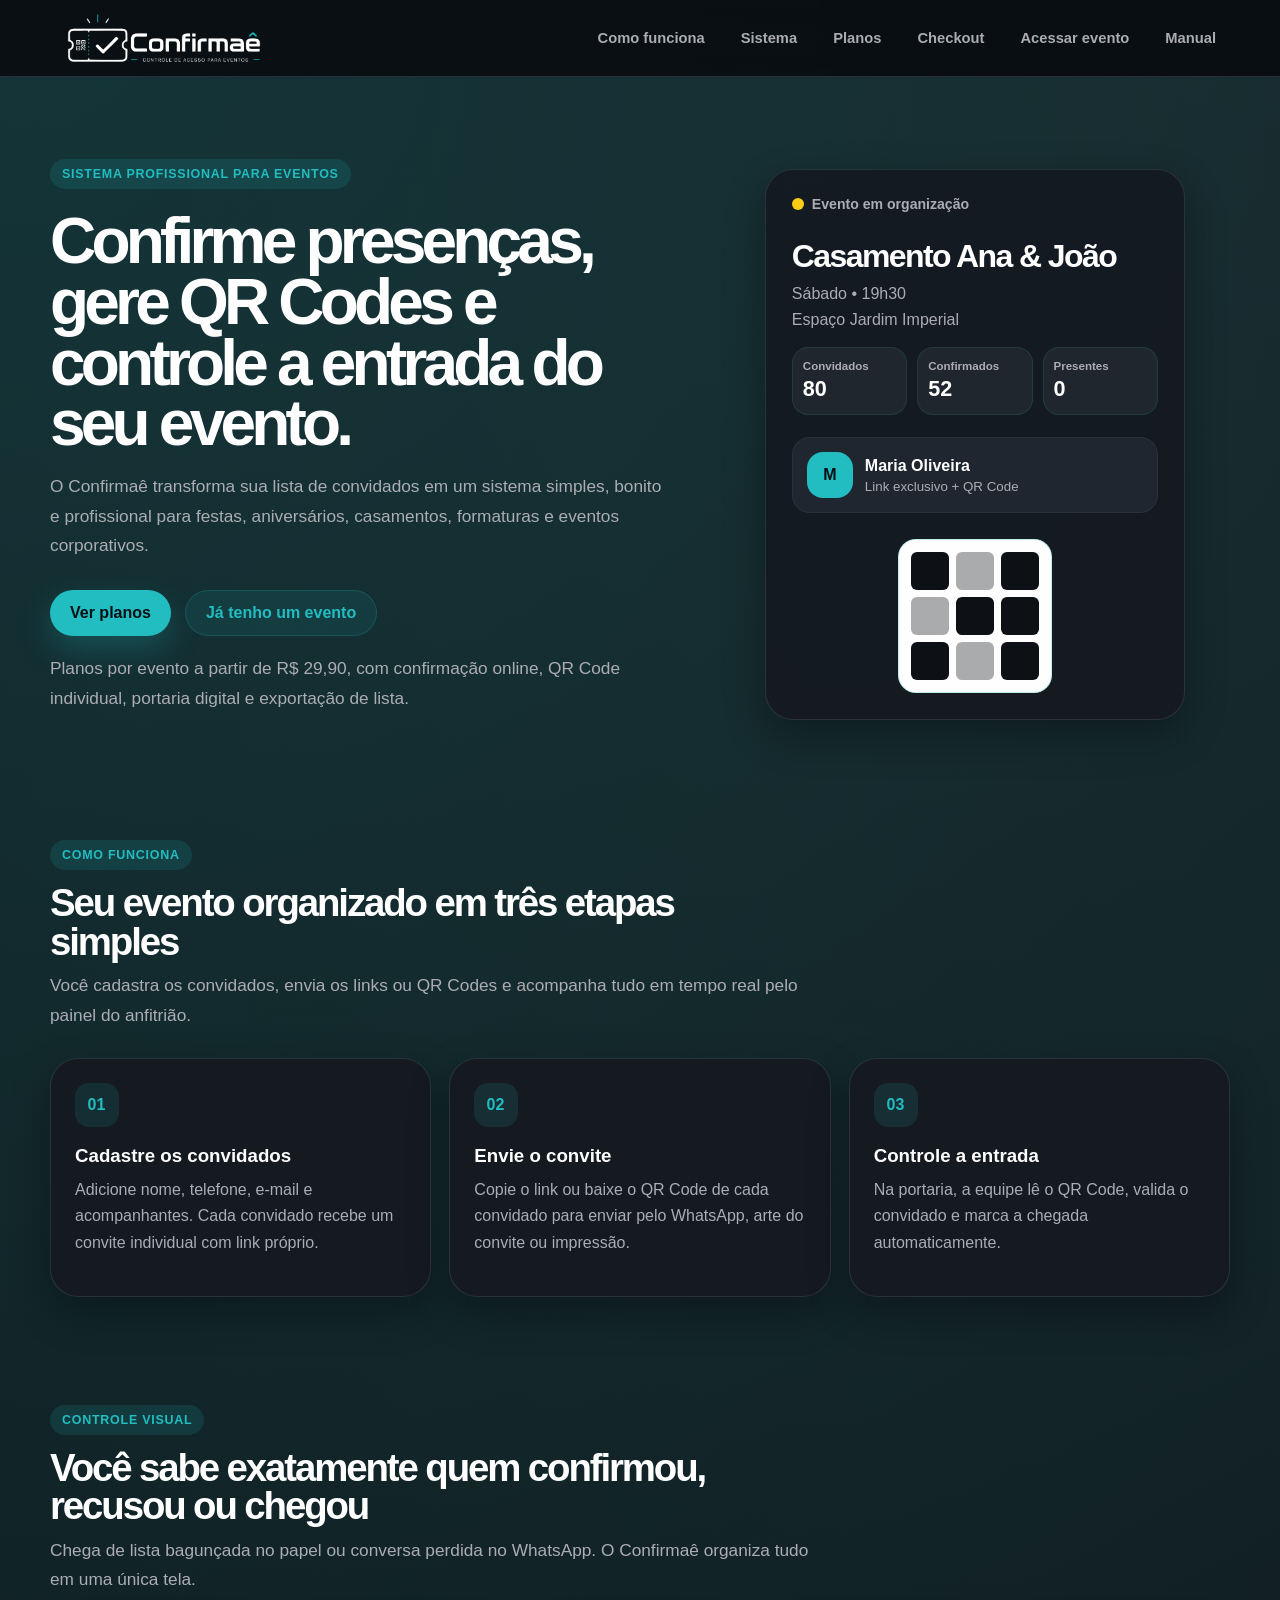
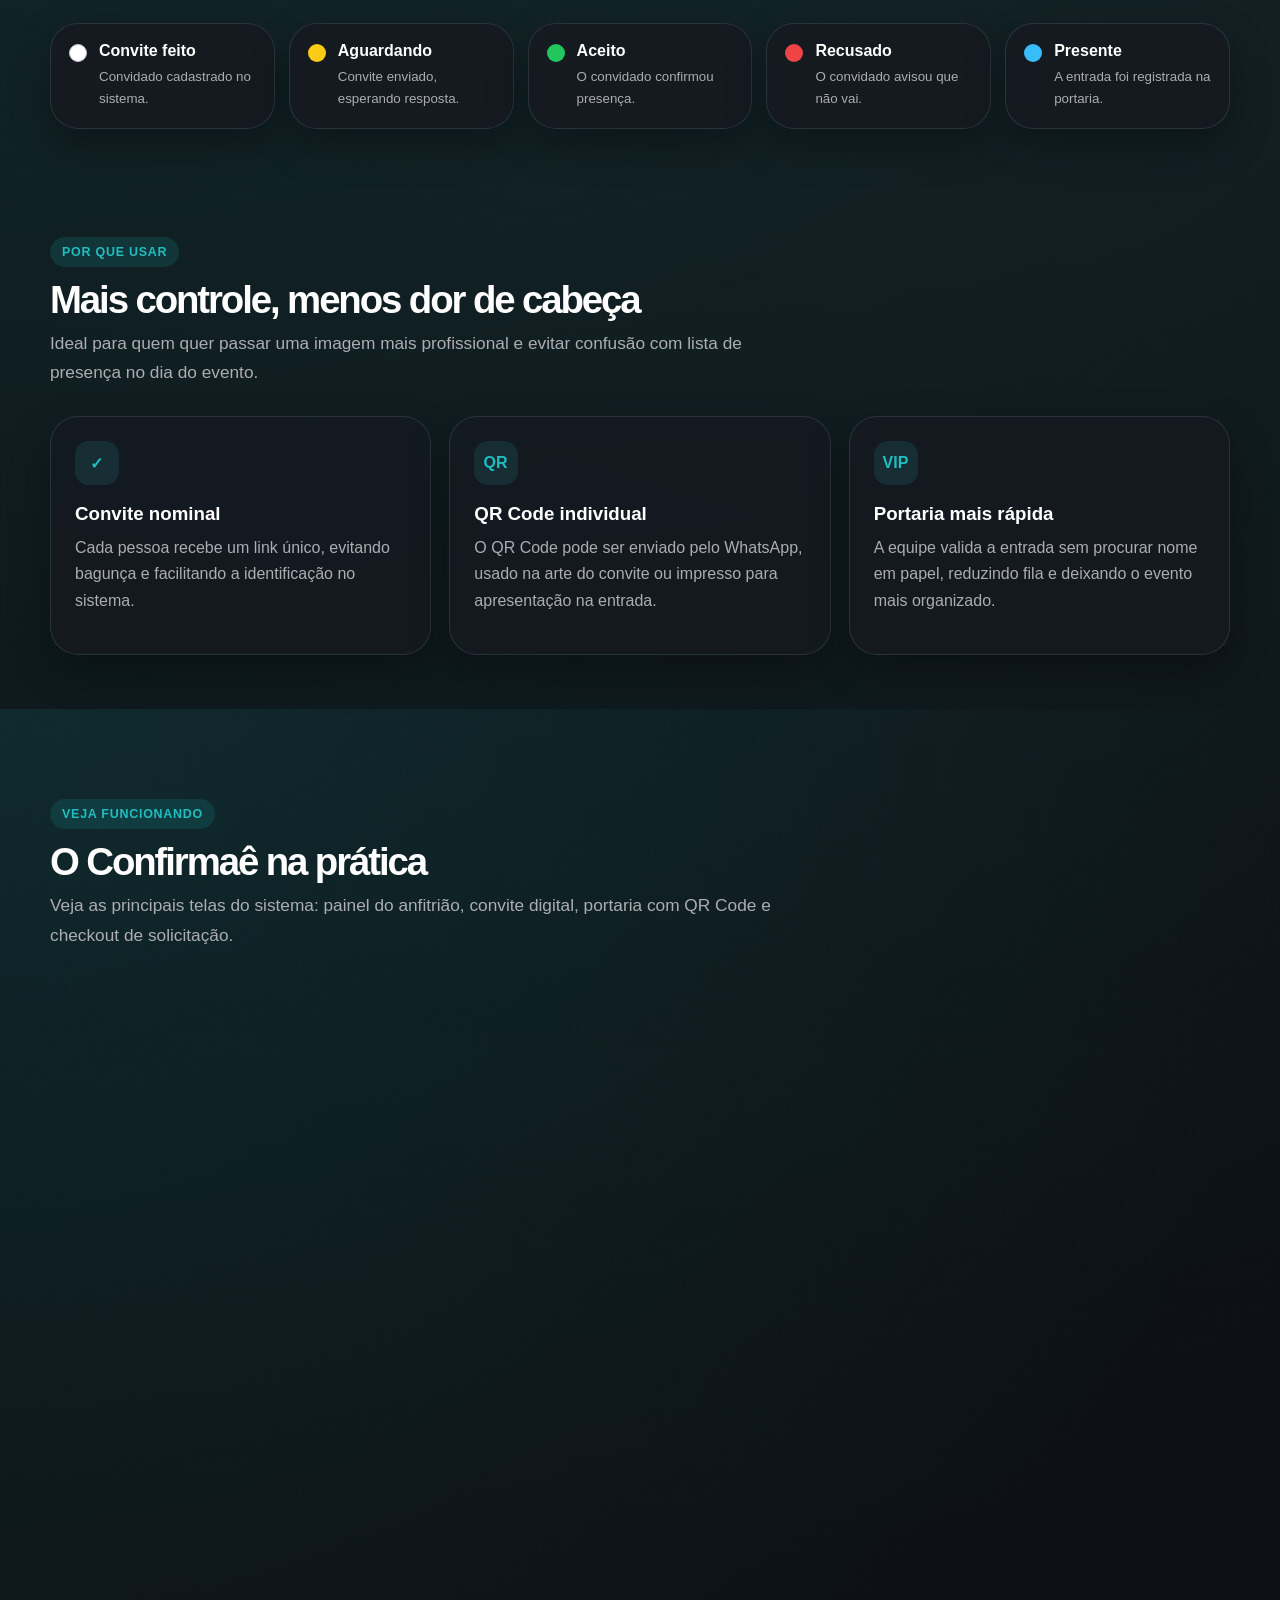
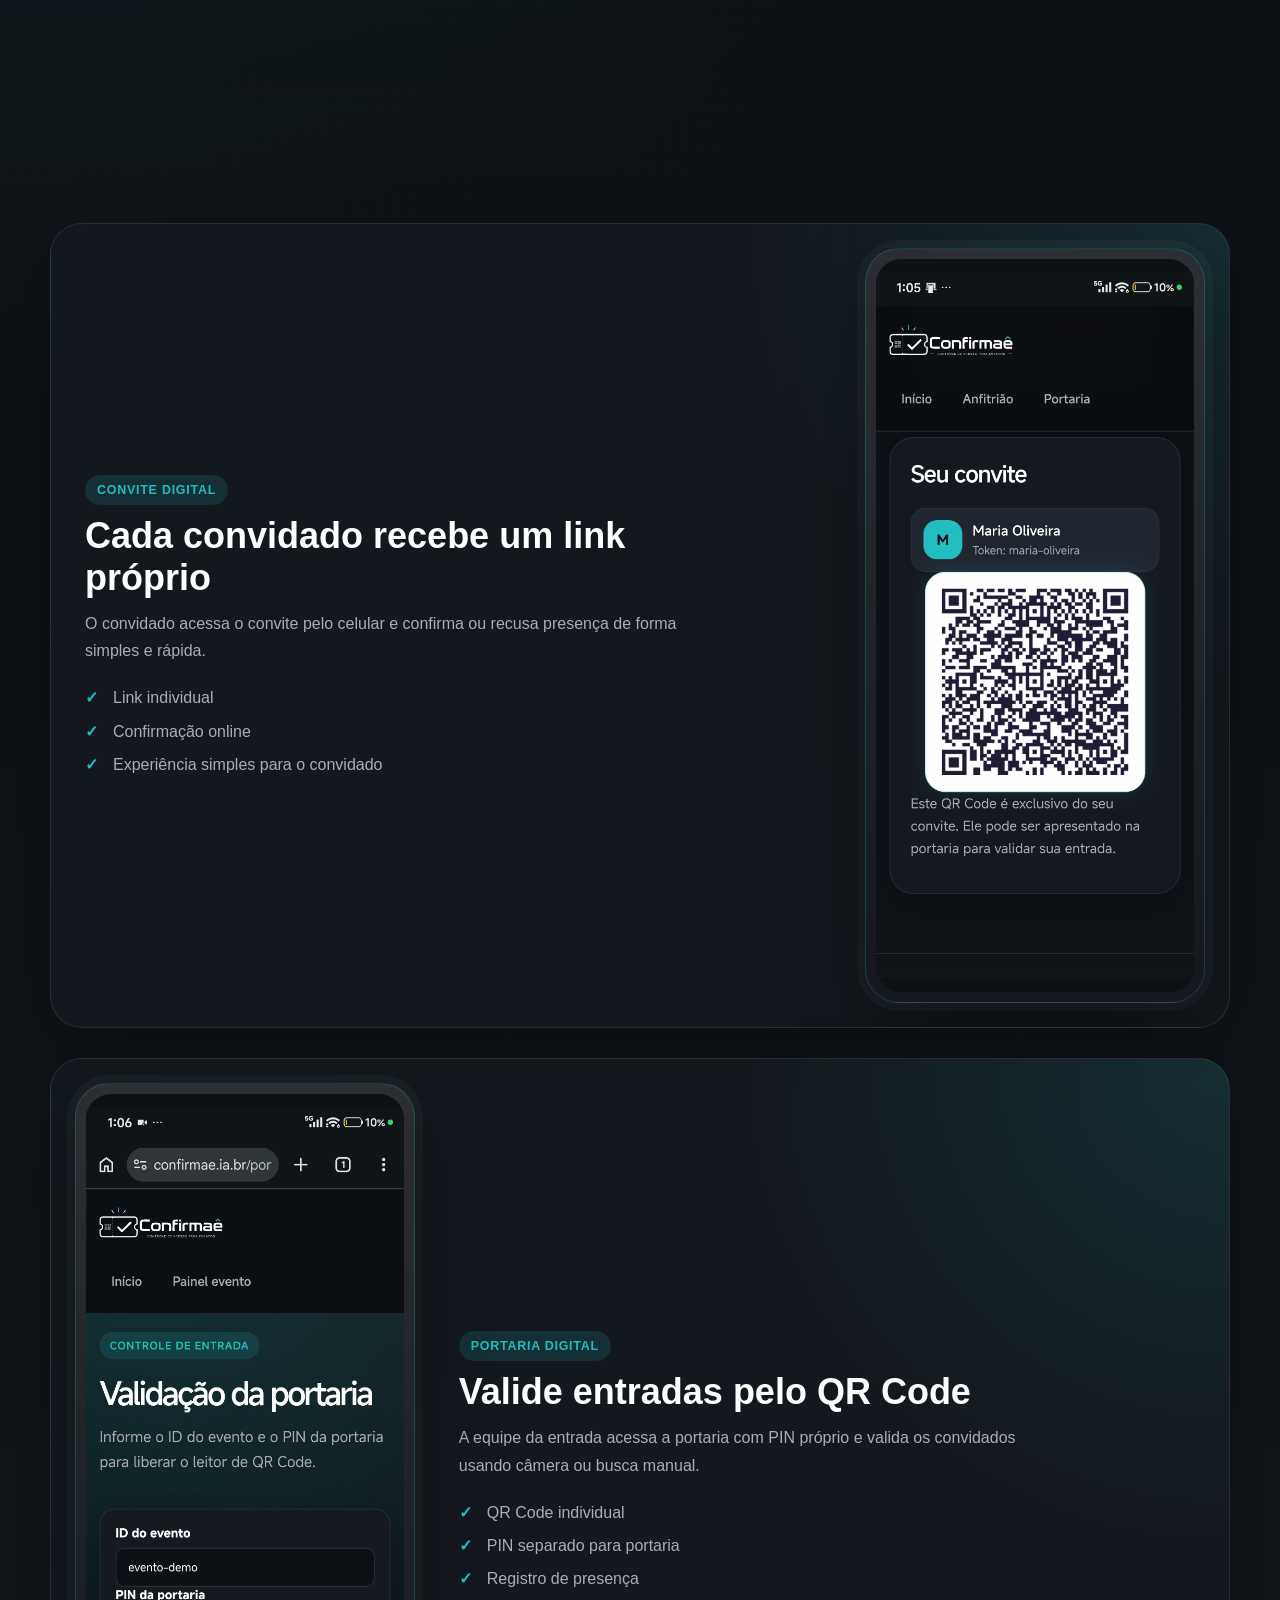
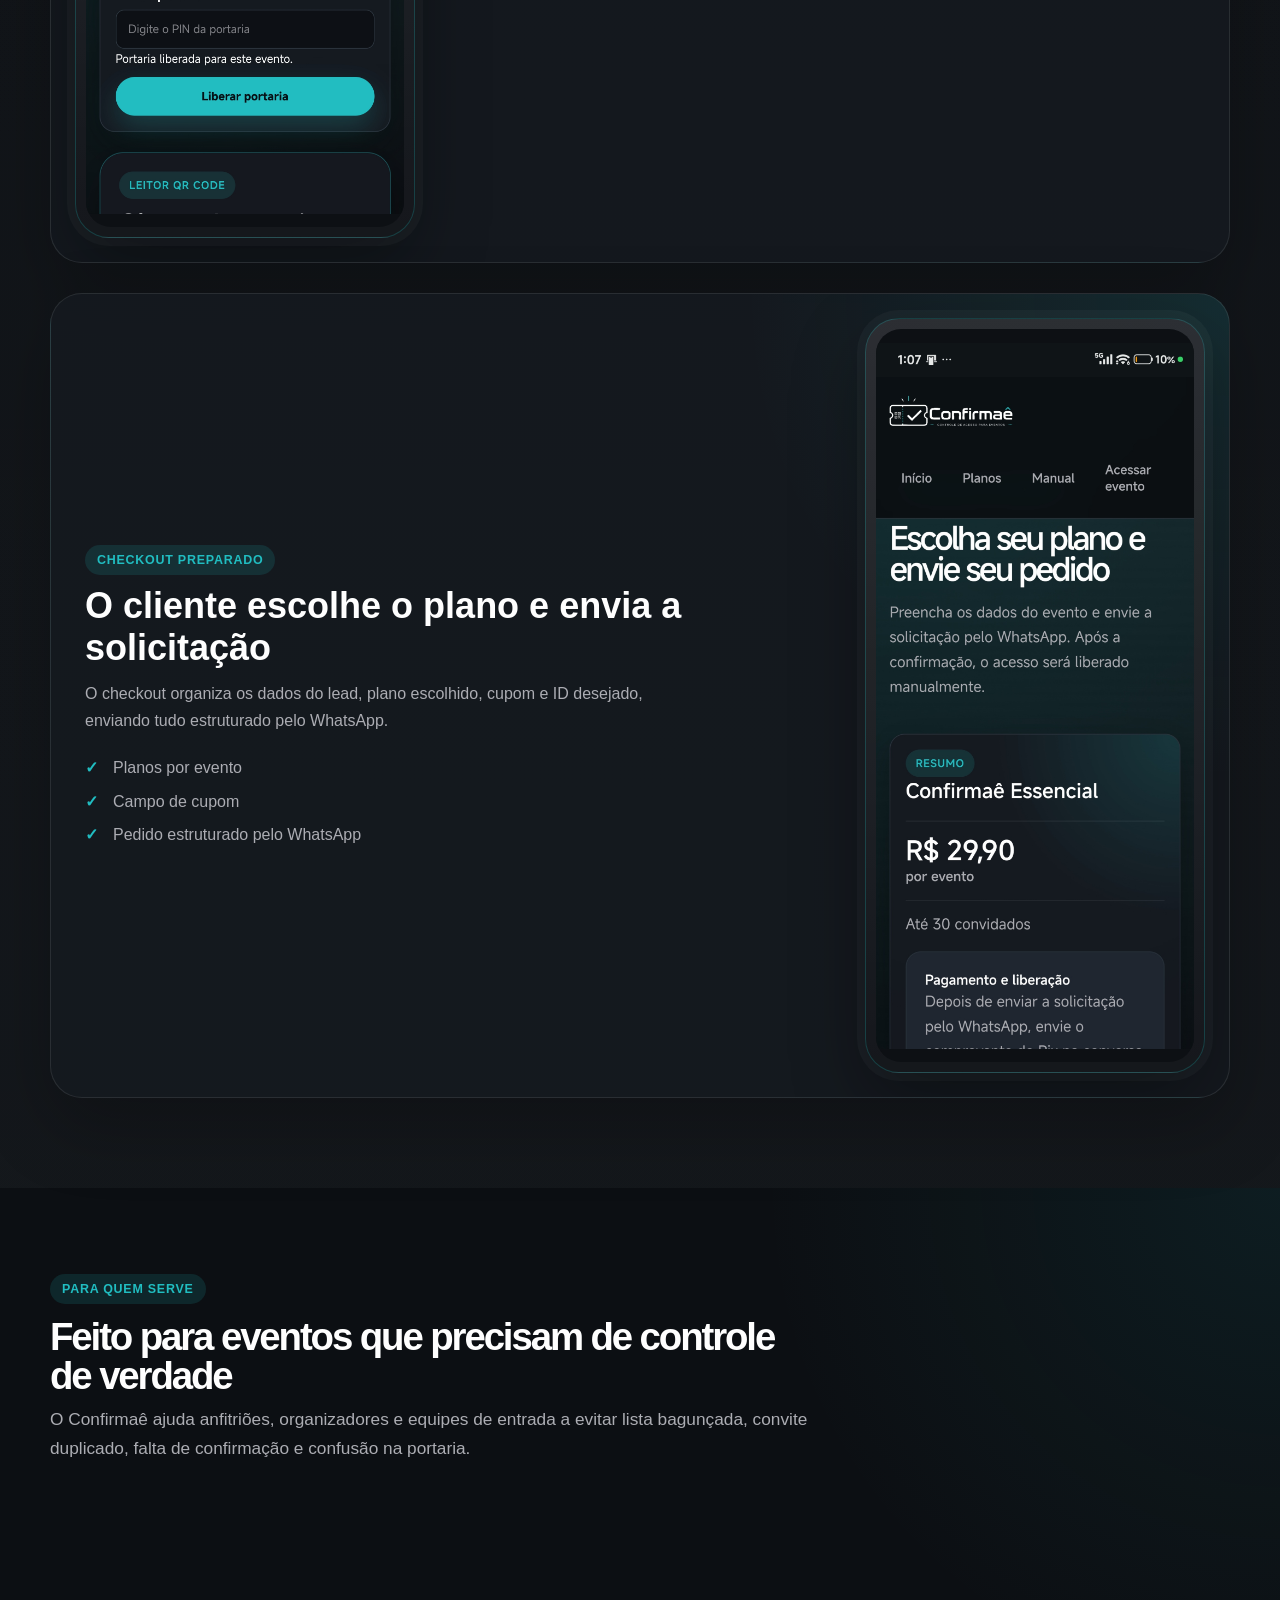
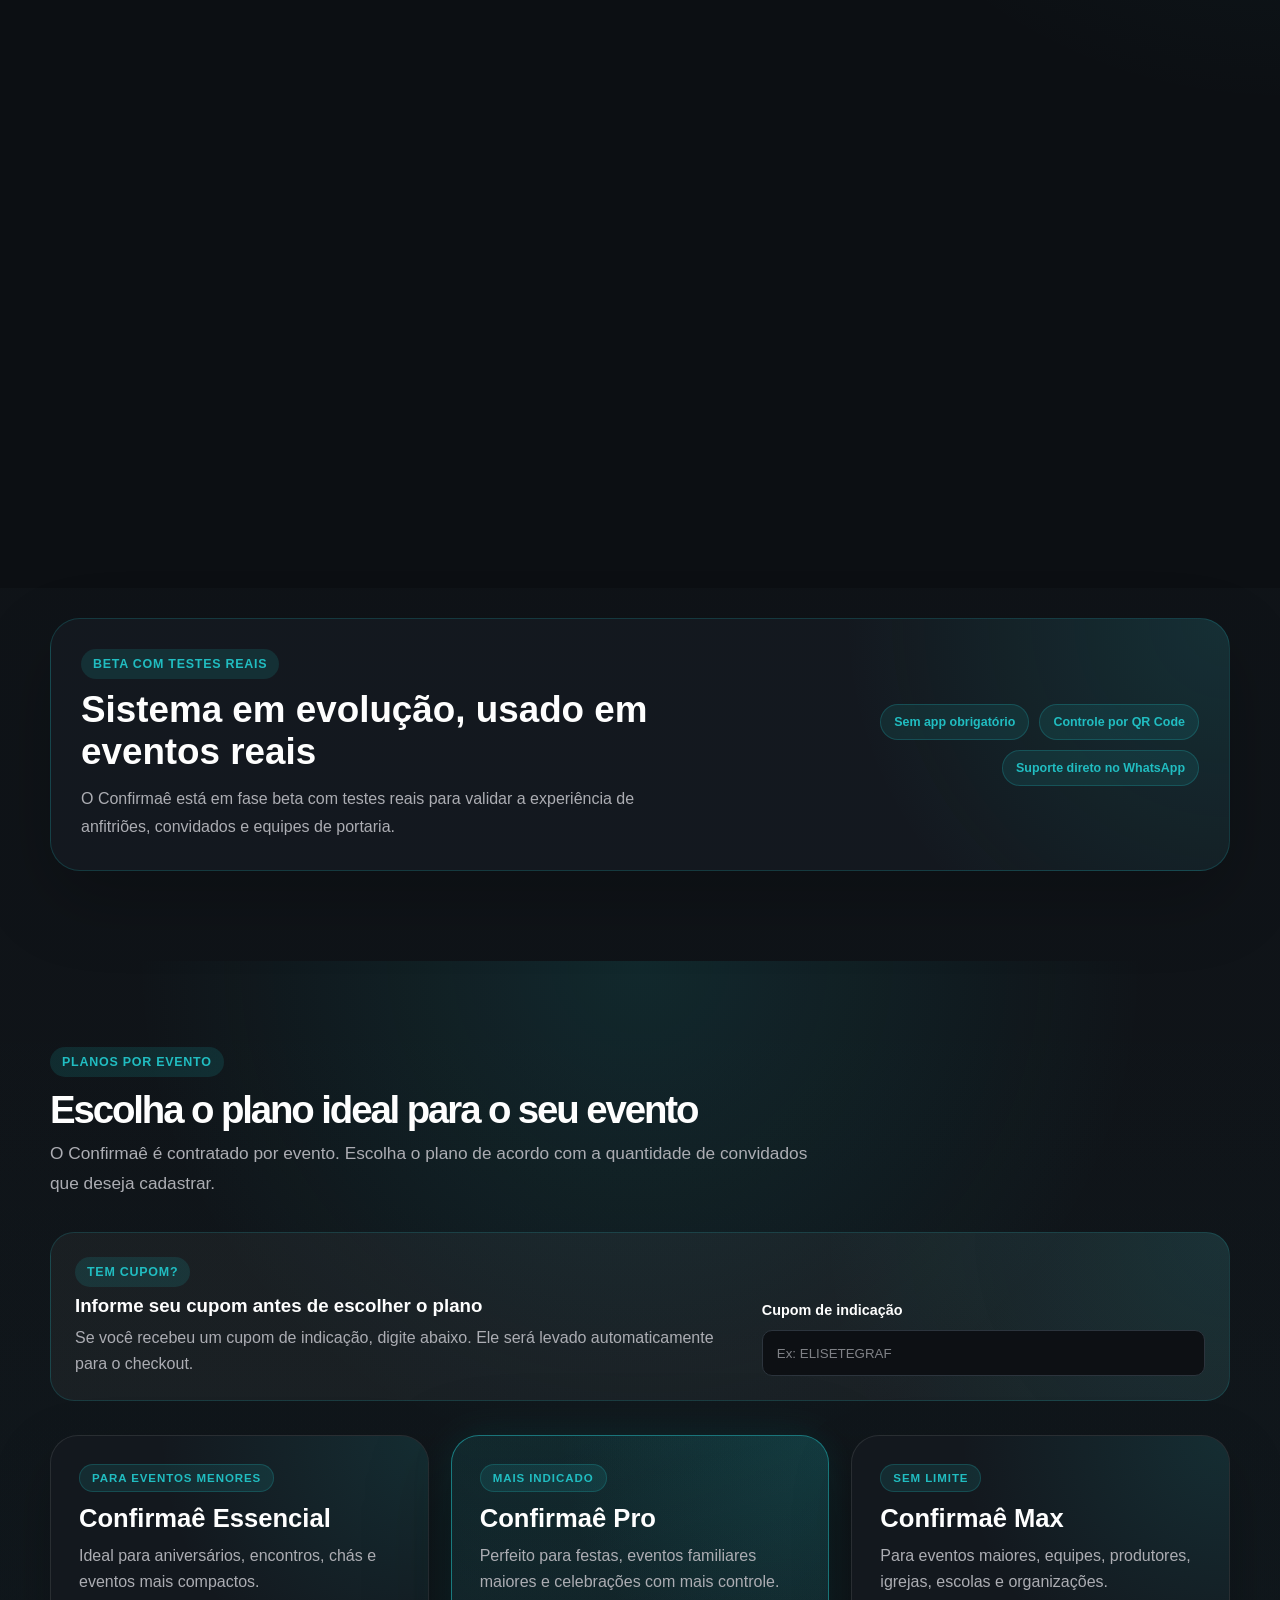
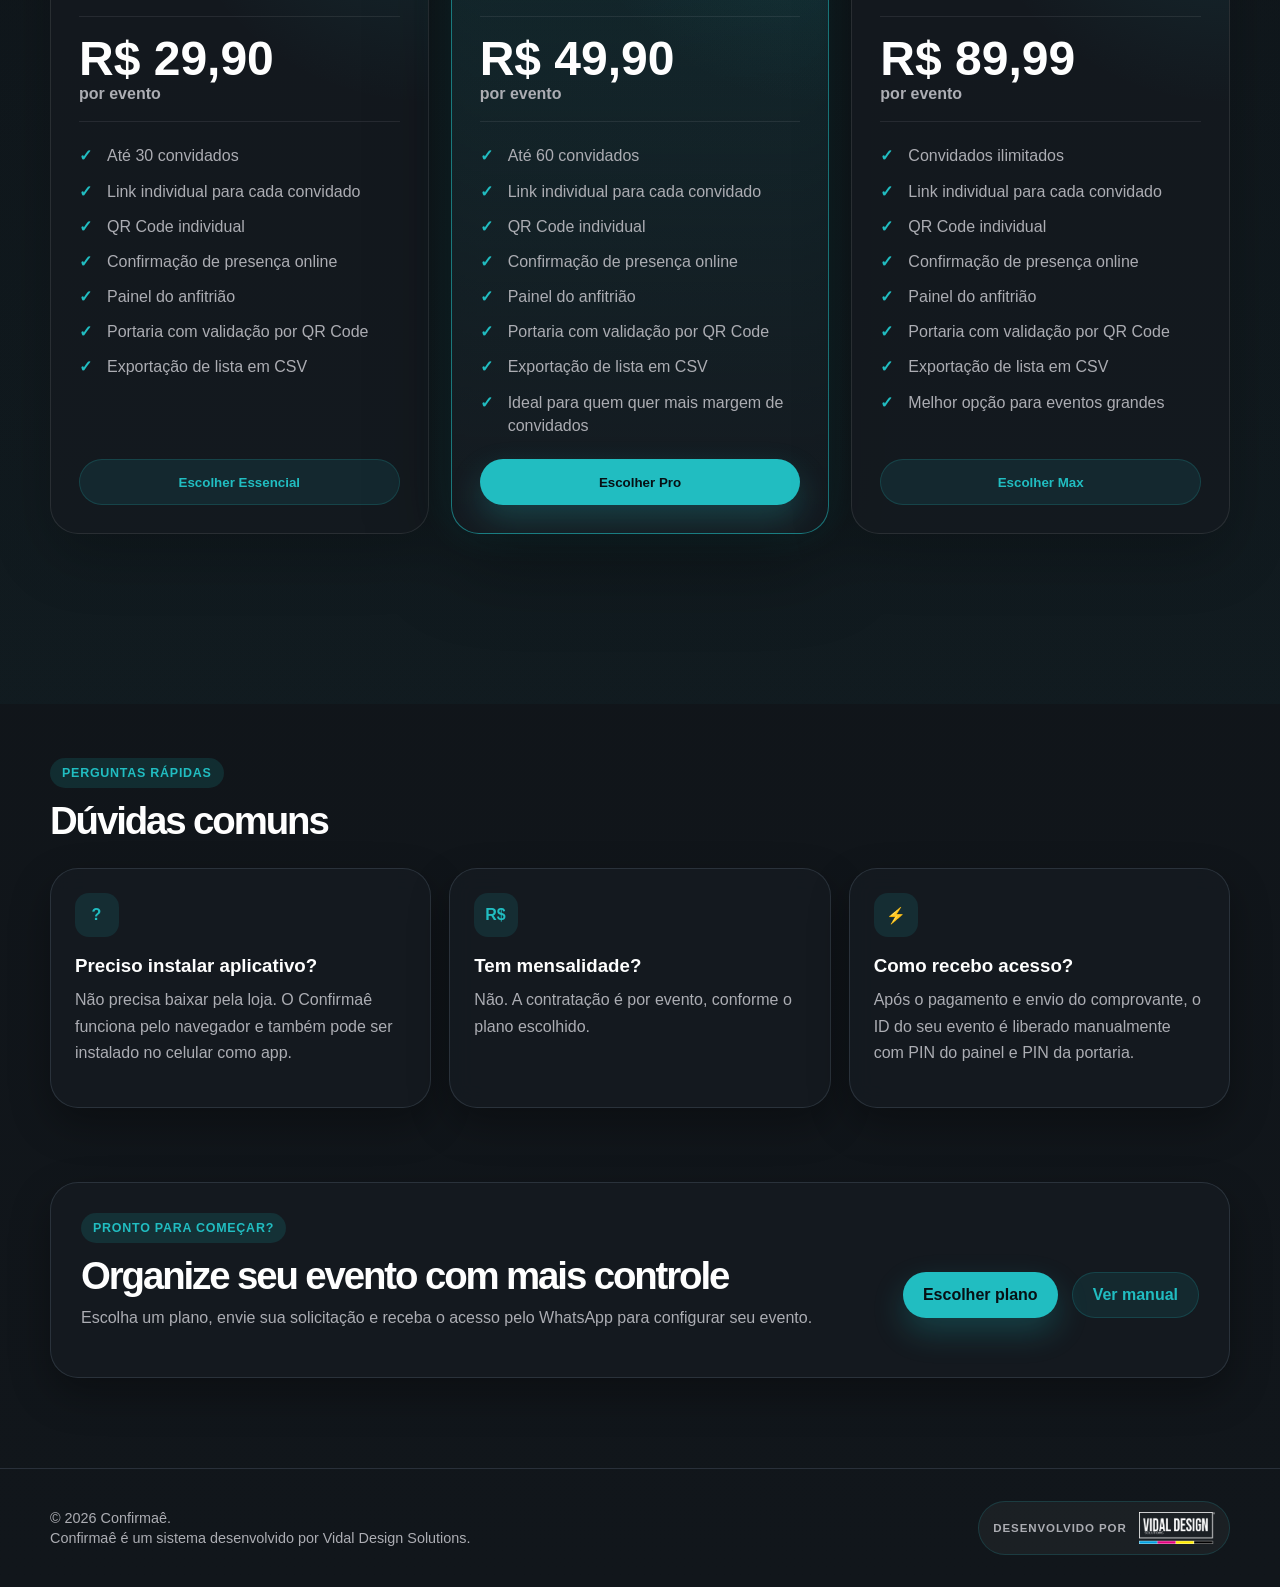
==== commit b9fb6c61: "Update index.html" ====
--- a/index.html
+++ b/index.html
@@ -19,7 +19,7 @@
 
   <link rel="icon" type="image/png" href="assets/img/confirmae-icon.png" />
   <link rel="apple-touch-icon" href="assets/img/confirmae-icon.png" />
-  <link rel="stylesheet" href="assets/css/style.css?v=visual-1" />
+  <link rel="stylesheet" href="assets/css/style.css?v=visual-3" />
 </head>
 
 <body class="page-home">
@@ -375,46 +375,124 @@
       </div>
     </section>
 
-    <section class="event-types-section">
+    <section class="event-types-section event-use-section">
       <div class="container">
         <div class="section-heading reveal-up">
           <span class="eyebrow">Para quem serve</span>
-          <h2>Use em diferentes tipos de evento</h2>
+          <h2>Feito para eventos que precisam de controle de verdade</h2>
           <p>
-            O Confirmaê se adapta a eventos pequenos, médios e grandes,
-            com controle por link, QR Code e portaria digital.
+            O Confirmaê ajuda anfitriões, organizadores e equipes de entrada a evitar
+            lista bagunçada, convite duplicado, falta de confirmação e confusão na portaria.
           </p>
         </div>
 
-        <div class="event-types-grid">
-          <article class="event-type-card reveal-up">
-            <span>💍</span>
-            <strong>Casamentos</strong>
-          </article>
-
-          <article class="event-type-card reveal-up">
-            <span>🎂</span>
-            <strong>Aniversários</strong>
-          </article>
-
-          <article class="event-type-card reveal-up">
-            <span>🎓</span>
-            <strong>Formaturas</strong>
-          </article>
-
-          <article class="event-type-card reveal-up">
-            <span>🏢</span>
-            <strong>Corporativos</strong>
-          </article>
-
-          <article class="event-type-card reveal-up">
-            <span>🎉</span>
-            <strong>Chás e festas</strong>
-          </article>
-
-          <article class="event-type-card reveal-up">
-            <span>🏫</span>
-            <strong>Escolas e igrejas</strong>
+        <div class="event-use-grid">
+          <article class="event-use-card reveal-up">
+            <div class="event-use-top">
+              <span>CAS</span>
+              <strong>Casamentos</strong>
+            </div>
+
+            <p>
+              Organize convidados, acompanhantes, confirmações e entrada sem depender
+              de lista perdida no WhatsApp.
+            </p>
+
+            <ul>
+              <li>RSVP individual</li>
+              <li>QR Code por convidado</li>
+              <li>Controle de presença na entrada</li>
+            </ul>
+          </article>
+
+          <article class="event-use-card event-use-card-featured reveal-up">
+            <div class="event-use-top">
+              <span>FES</span>
+              <strong>Aniversários e festas</strong>
+            </div>
+
+            <p>
+              Ideal para festas com lista de convidados, pulseira, entrada controlada
+              ou necessidade de saber quem realmente confirmou.
+            </p>
+
+            <ul>
+              <li>Lista mais organizada</li>
+              <li>Confirmação pelo celular</li>
+              <li>Menos bagunça no dia</li>
+            </ul>
+          </article>
+
+          <article class="event-use-card reveal-up">
+            <div class="event-use-top">
+              <span>FOR</span>
+              <strong>Formaturas</strong>
+            </div>
+
+            <p>
+              Facilite o controle de convidados por formando, acompanhe confirmações
+              e tenha uma portaria mais rápida.
+            </p>
+
+            <ul>
+              <li>Controle por nome</li>
+              <li>Validação por QR Code</li>
+              <li>Exportação da lista</li>
+            </ul>
+          </article>
+
+          <article class="event-use-card reveal-up">
+            <div class="event-use-top">
+              <span>COR</span>
+              <strong>Eventos corporativos</strong>
+            </div>
+
+            <p>
+              Passe uma imagem mais profissional no credenciamento, recepção,
+              treinamentos, workshops e encontros empresariais.
+            </p>
+
+            <ul>
+              <li>Check-in profissional</li>
+              <li>Dados centralizados</li>
+              <li>Portaria digital</li>
+            </ul>
+          </article>
+
+          <article class="event-use-card reveal-up">
+            <div class="event-use-top">
+              <span>ORG</span>
+              <strong>Produtores e organizadores</strong>
+            </div>
+
+            <p>
+              Uma solução simples para entregar mais valor ao cliente e profissionalizar
+              a confirmação de presença.
+            </p>
+
+            <ul>
+              <li>Painel por evento</li>
+              <li>PIN para equipe</li>
+              <li>Fluxo fácil de operar</li>
+            </ul>
+          </article>
+
+          <article class="event-use-card reveal-up">
+            <div class="event-use-top">
+              <span>COM</span>
+              <strong>Igrejas, escolas e comunidades</strong>
+            </div>
+
+            <p>
+              Controle encontros, palestras, retiros, reuniões, eventos escolares
+              e ações comunitárias com mais organização.
+            </p>
+
+            <ul>
+              <li>Sem app obrigatório</li>
+              <li>Acesso pelo navegador</li>
+              <li>Lista sempre atualizada</li>
+            </ul>
           </article>
         </div>
       </div>
@@ -666,7 +744,7 @@
     </div>
   </footer>
 
-  <script src="assets/js/theme.js?v=visual-1"></script>
+  <script src="assets/js/theme.js?v=visual-3"></script>
 
   <script>
     function normalizeCoupon(value) {
--- a/assets/css/style.css
+++ b/assets/css/style.css
@@ -2076,3 +2076,553 @@
     align-items: stretch;
   }
 }
+/* =========================================================
+   Home visual - mockups, confiança e animações
+   ========================================================= */
+
+.reveal-up {
+  opacity: 0;
+  transform: translateY(22px);
+  transition:
+    opacity 0.72s ease,
+    transform 0.72s ease;
+  transition-delay: var(--reveal-delay, 0ms);
+}
+
+.reveal-up.is-visible {
+  opacity: 1;
+  transform: translateY(0);
+}
+
+.hero-system-card {
+  overflow: hidden;
+}
+
+.hero-mini-stats {
+  display: grid;
+  grid-template-columns: repeat(3, 1fr);
+  gap: 10px;
+  margin: 18px 0;
+}
+
+.hero-mini-stats div {
+  padding: 12px 10px;
+  border-radius: 16px;
+  background: rgba(254, 254, 254, 0.055);
+  border: 1px solid rgba(33, 189, 193, 0.14);
+}
+
+.hero-mini-stats span {
+  display: block;
+  color: var(--color-muted);
+  font-size: 0.72rem;
+  font-weight: 700;
+}
+
+.hero-mini-stats strong {
+  display: block;
+  margin-top: 4px;
+  color: var(--color-text);
+  font-size: 1.35rem;
+}
+
+.system-preview-section {
+  padding: 90px 0;
+  background:
+    radial-gradient(circle at top left, rgba(33, 189, 193, 0.10), transparent 34%),
+    linear-gradient(180deg, rgba(13, 16, 20, 0), rgba(254, 254, 254, 0.025));
+}
+
+.system-showcase-list {
+  display: flex;
+  flex-direction: column;
+  gap: 30px;
+  margin-top: 38px;
+}
+
+.system-showcase-card {
+  display: grid;
+  grid-template-columns: minmax(0, 1.08fr) minmax(300px, 0.92fr);
+  gap: 28px;
+  align-items: center;
+  padding: 24px;
+  border-radius: 32px;
+  background:
+    radial-gradient(circle at top right, rgba(33, 189, 193, 0.12), transparent 34%),
+    rgba(21, 26, 32, 0.82);
+  border: 1px solid rgba(172, 173, 179, 0.14);
+  box-shadow: 0 28px 74px rgba(0, 0, 0, 0.24);
+  overflow: hidden;
+}
+
+.system-showcase-card-reverse .system-showcase-image {
+  order: 2;
+}
+
+.system-showcase-card-reverse .system-showcase-content {
+  order: 1;
+}
+
+.system-showcase-image {
+  position: relative;
+  border-radius: 26px;
+  overflow: hidden;
+  background: rgba(254, 254, 254, 0.04);
+  border: 1px solid rgba(33, 189, 193, 0.18);
+  box-shadow: 0 22px 54px rgba(0, 0, 0, 0.28);
+}
+
+.system-showcase-image::before {
+  content: "";
+  display: block;
+  padding-top: 62%;
+}
+
+.system-showcase-image img {
+  position: absolute;
+  inset: 0;
+  display: block;
+  width: 100%;
+  height: 100%;
+  object-fit: cover;
+}
+
+.system-showcase-content {
+  padding: 10px;
+}
+
+.system-showcase-content h3 {
+  margin: 10px 0 12px;
+  color: var(--color-text);
+  font-size: clamp(1.45rem, 3vw, 2.25rem);
+  line-height: 1.15;
+}
+
+.system-showcase-content p {
+  margin: 0;
+  color: var(--color-muted);
+  line-height: 1.7;
+}
+
+.showcase-feature-list {
+  display: flex;
+  flex-direction: column;
+  gap: 10px;
+  margin: 22px 0 0;
+  padding: 0;
+  list-style: none;
+}
+
+.showcase-feature-list li {
+  position: relative;
+  padding-left: 28px;
+  color: var(--color-muted);
+  line-height: 1.45;
+}
+
+.showcase-feature-list li::before {
+  content: "✓";
+  position: absolute;
+  left: 0;
+  top: 0;
+  color: var(--color-primary);
+  font-weight: 900;
+}
+
+.event-types-section {
+  padding: 78px 0;
+}
+
+.event-types-grid {
+  display: grid;
+  grid-template-columns: repeat(6, minmax(0, 1fr));
+  gap: 14px;
+  margin-top: 34px;
+}
+
+.event-type-card {
+  display: flex;
+  flex-direction: column;
+  gap: 10px;
+  min-height: 128px;
+  align-items: center;
+  justify-content: center;
+  text-align: center;
+  padding: 18px 14px;
+  border-radius: 24px;
+  background: rgba(254, 254, 254, 0.045);
+  border: 1px solid rgba(172, 173, 179, 0.14);
+  transition:
+    transform 0.22s ease,
+    border-color 0.22s ease,
+    background 0.22s ease,
+    box-shadow 0.22s ease;
+}
+
+.event-type-card:hover {
+  transform: translateY(-4px);
+  border-color: rgba(33, 189, 193, 0.34);
+  background: rgba(33, 189, 193, 0.07);
+  box-shadow: 0 18px 42px rgba(0, 0, 0, 0.18);
+}
+
+.event-type-card span {
+  font-size: 2rem;
+}
+
+.event-type-card strong {
+  color: var(--color-text);
+}
+
+.trust-section {
+  padding: 30px 0 90px;
+}
+
+.trust-card {
+  display: grid;
+  grid-template-columns: minmax(0, 1fr) minmax(280px, 0.8fr);
+  gap: 26px;
+  align-items: center;
+  padding: 30px;
+  border-radius: 30px;
+  background:
+    radial-gradient(circle at top right, rgba(33, 189, 193, 0.14), transparent 32%),
+    rgba(21, 26, 32, 0.88);
+  border: 1px solid rgba(33, 189, 193, 0.2);
+  box-shadow: 0 28px 74px rgba(0, 0, 0, 0.22);
+}
+
+.trust-card h2 {
+  margin: 10px 0 12px;
+  color: var(--color-text);
+  font-size: clamp(1.5rem, 3vw, 2.3rem);
+}
+
+.trust-card p {
+  margin: 0;
+  color: var(--color-muted);
+  line-height: 1.7;
+}
+
+.trust-badges {
+  display: flex;
+  flex-wrap: wrap;
+  gap: 10px;
+  justify-content: flex-end;
+}
+
+.trust-badges span {
+  display: inline-flex;
+  align-items: center;
+  width: fit-content;
+  padding: 10px 13px;
+  border-radius: 999px;
+  background: rgba(33, 189, 193, 0.11);
+  color: var(--color-primary);
+  border: 1px solid rgba(33, 189, 193, 0.24);
+  font-size: 0.78rem;
+  font-weight: 800;
+}
+
+.final-cta-section {
+  padding: 20px 0 90px;
+}
+
+.final-cta-card {
+  align-items: center;
+}
+
+@media (max-width: 1050px) {
+  .event-types-grid {
+    grid-template-columns: repeat(3, minmax(0, 1fr));
+  }
+}
+
+@media (max-width: 900px) {
+  .system-showcase-card,
+  .trust-card {
+    grid-template-columns: 1fr;
+  }
+
+  .system-showcase-card-reverse .system-showcase-image,
+  .system-showcase-card-reverse .system-showcase-content {
+    order: initial;
+  }
+
+  .trust-badges {
+    justify-content: flex-start;
+  }
+}
+
+@media (max-width: 640px) {
+  .system-preview-section {
+    padding: 64px 0;
+  }
+
+  .system-showcase-card {
+    padding: 18px;
+    border-radius: 24px;
+  }
+
+  .system-showcase-image {
+    border-radius: 20px;
+  }
+
+  .event-types-grid {
+    grid-template-columns: repeat(2, minmax(0, 1fr));
+  }
+
+  .trust-card {
+    padding: 22px;
+    border-radius: 24px;
+  }
+
+  .hero-mini-stats {
+    grid-template-columns: 1fr;
+  }
+}
+
+@media (prefers-reduced-motion: reduce) {
+  .reveal-up {
+    opacity: 1 !important;
+    transform: none !important;
+    transition: none !important;
+  }
+}
+/* =========================================================
+   Correção dos mockups verticais de celular
+   ========================================================= */
+
+.system-showcase-card {
+  grid-template-columns: minmax(260px, 0.62fr) minmax(0, 1.38fr);
+  gap: 34px;
+}
+
+.system-showcase-card-reverse {
+  grid-template-columns: minmax(0, 1.38fr) minmax(260px, 0.62fr);
+}
+
+.system-showcase-image {
+  width: 100%;
+  max-width: 370px;
+  margin: 0 auto;
+  aspect-ratio: 9 / 20;
+  border-radius: 34px;
+  padding: 10px;
+  background:
+    linear-gradient(180deg, rgba(254, 254, 254, 0.13), rgba(254, 254, 254, 0.035)),
+    rgba(13, 16, 20, 0.92);
+  border: 1px solid rgba(33, 189, 193, 0.24);
+  box-shadow:
+    0 28px 70px rgba(0, 0, 0, 0.34),
+    0 0 0 8px rgba(254, 254, 254, 0.035);
+}
+
+.system-showcase-image::before {
+  display: none;
+  padding-top: 0;
+}
+
+.system-showcase-image img {
+  position: static;
+  display: block;
+  width: 100%;
+  height: 100%;
+  object-fit: contain;
+  border-radius: 25px;
+  background: #0D1014;
+}
+
+.system-showcase-content {
+  max-width: 620px;
+}
+
+.system-showcase-card-reverse .system-showcase-image {
+  order: 2;
+}
+
+.system-showcase-card-reverse .system-showcase-content {
+  order: 1;
+}
+
+@media (max-width: 900px) {
+  .system-showcase-card,
+  .system-showcase-card-reverse {
+    grid-template-columns: 1fr;
+  }
+
+  .system-showcase-card-reverse .system-showcase-image,
+  .system-showcase-card-reverse .system-showcase-content {
+    order: initial;
+  }
+
+  .system-showcase-image {
+    max-width: 340px;
+  }
+
+  .system-showcase-content {
+    max-width: none;
+  }
+}
+
+@media (max-width: 520px) {
+  .system-showcase-image {
+    max-width: 280px;
+    border-radius: 28px;
+    padding: 8px;
+  }
+
+  .system-showcase-image img {
+    border-radius: 21px;
+  }
+}
+/* =========================================================
+   Seção comercial: tipos de evento sem emojis
+   ========================================================= */
+
+.event-use-section {
+  padding: 86px 0;
+  background:
+    radial-gradient(circle at top right, rgba(33, 189, 193, 0.08), transparent 32%),
+    rgba(13, 16, 20, 0.98);
+}
+
+.event-use-grid {
+  display: grid;
+  grid-template-columns: repeat(3, minmax(0, 1fr));
+  gap: 18px;
+  margin-top: 36px;
+}
+
+.event-use-card {
+  position: relative;
+  min-height: 100%;
+  padding: 24px;
+  border-radius: 26px;
+  background:
+    linear-gradient(180deg, rgba(254, 254, 254, 0.055), rgba(254, 254, 254, 0.025)),
+    rgba(21, 26, 32, 0.86);
+  border: 1px solid rgba(172, 173, 179, 0.14);
+  box-shadow: 0 22px 58px rgba(0, 0, 0, 0.18);
+  overflow: hidden;
+  transition:
+    transform 0.24s ease,
+    border-color 0.24s ease,
+    box-shadow 0.24s ease,
+    background 0.24s ease;
+}
+
+.event-use-card::before {
+  content: "";
+  position: absolute;
+  inset: 0;
+  background: radial-gradient(circle at top right, rgba(33, 189, 193, 0.10), transparent 36%);
+  opacity: 0;
+  transition: opacity 0.24s ease;
+  pointer-events: none;
+}
+
+.event-use-card:hover {
+  transform: translateY(-5px);
+  border-color: rgba(33, 189, 193, 0.34);
+  box-shadow: 0 28px 74px rgba(0, 0, 0, 0.28);
+}
+
+.event-use-card:hover::before {
+  opacity: 1;
+}
+
+.event-use-card-featured {
+  border-color: rgba(33, 189, 193, 0.42);
+  background:
+    linear-gradient(180deg, rgba(33, 189, 193, 0.105), rgba(21, 26, 32, 0.88));
+}
+
+.event-use-top,
+.event-use-card p,
+.event-use-card ul {
+  position: relative;
+  z-index: 1;
+}
+
+.event-use-top {
+  display: flex;
+  align-items: center;
+  gap: 14px;
+  margin-bottom: 16px;
+}
+
+.event-use-top span {
+  display: inline-flex;
+  align-items: center;
+  justify-content: center;
+  width: 48px;
+  height: 48px;
+  flex: 0 0 48px;
+  border-radius: 16px;
+  background: rgba(33, 189, 193, 0.12);
+  color: var(--color-primary);
+  border: 1px solid rgba(33, 189, 193, 0.24);
+  font-size: 0.76rem;
+  font-weight: 900;
+  letter-spacing: 0.08em;
+}
+
+.event-use-top strong {
+  color: var(--color-text);
+  font-size: 1.1rem;
+  line-height: 1.25;
+}
+
+.event-use-card p {
+  margin: 0;
+  color: var(--color-muted);
+  line-height: 1.65;
+}
+
+.event-use-card ul {
+  display: flex;
+  flex-direction: column;
+  gap: 9px;
+  margin: 18px 0 0;
+  padding: 0;
+  list-style: none;
+}
+
+.event-use-card li {
+  position: relative;
+  padding-left: 24px;
+  color: var(--color-muted);
+  font-size: 0.94rem;
+  line-height: 1.4;
+}
+
+.event-use-card li::before {
+  content: "✓";
+  position: absolute;
+  left: 0;
+  top: 0;
+  color: var(--color-primary);
+  font-weight: 900;
+}
+
+@media (max-width: 980px) {
+  .event-use-grid {
+    grid-template-columns: repeat(2, minmax(0, 1fr));
+  }
+}
+
+@media (max-width: 640px) {
+  .event-use-section {
+    padding: 64px 0;
+  }
+
+  .event-use-grid {
+    grid-template-columns: 1fr;
+  }
+
+  .event-use-card {
+    padding: 22px;
+    border-radius: 22px;
+  }
+}
